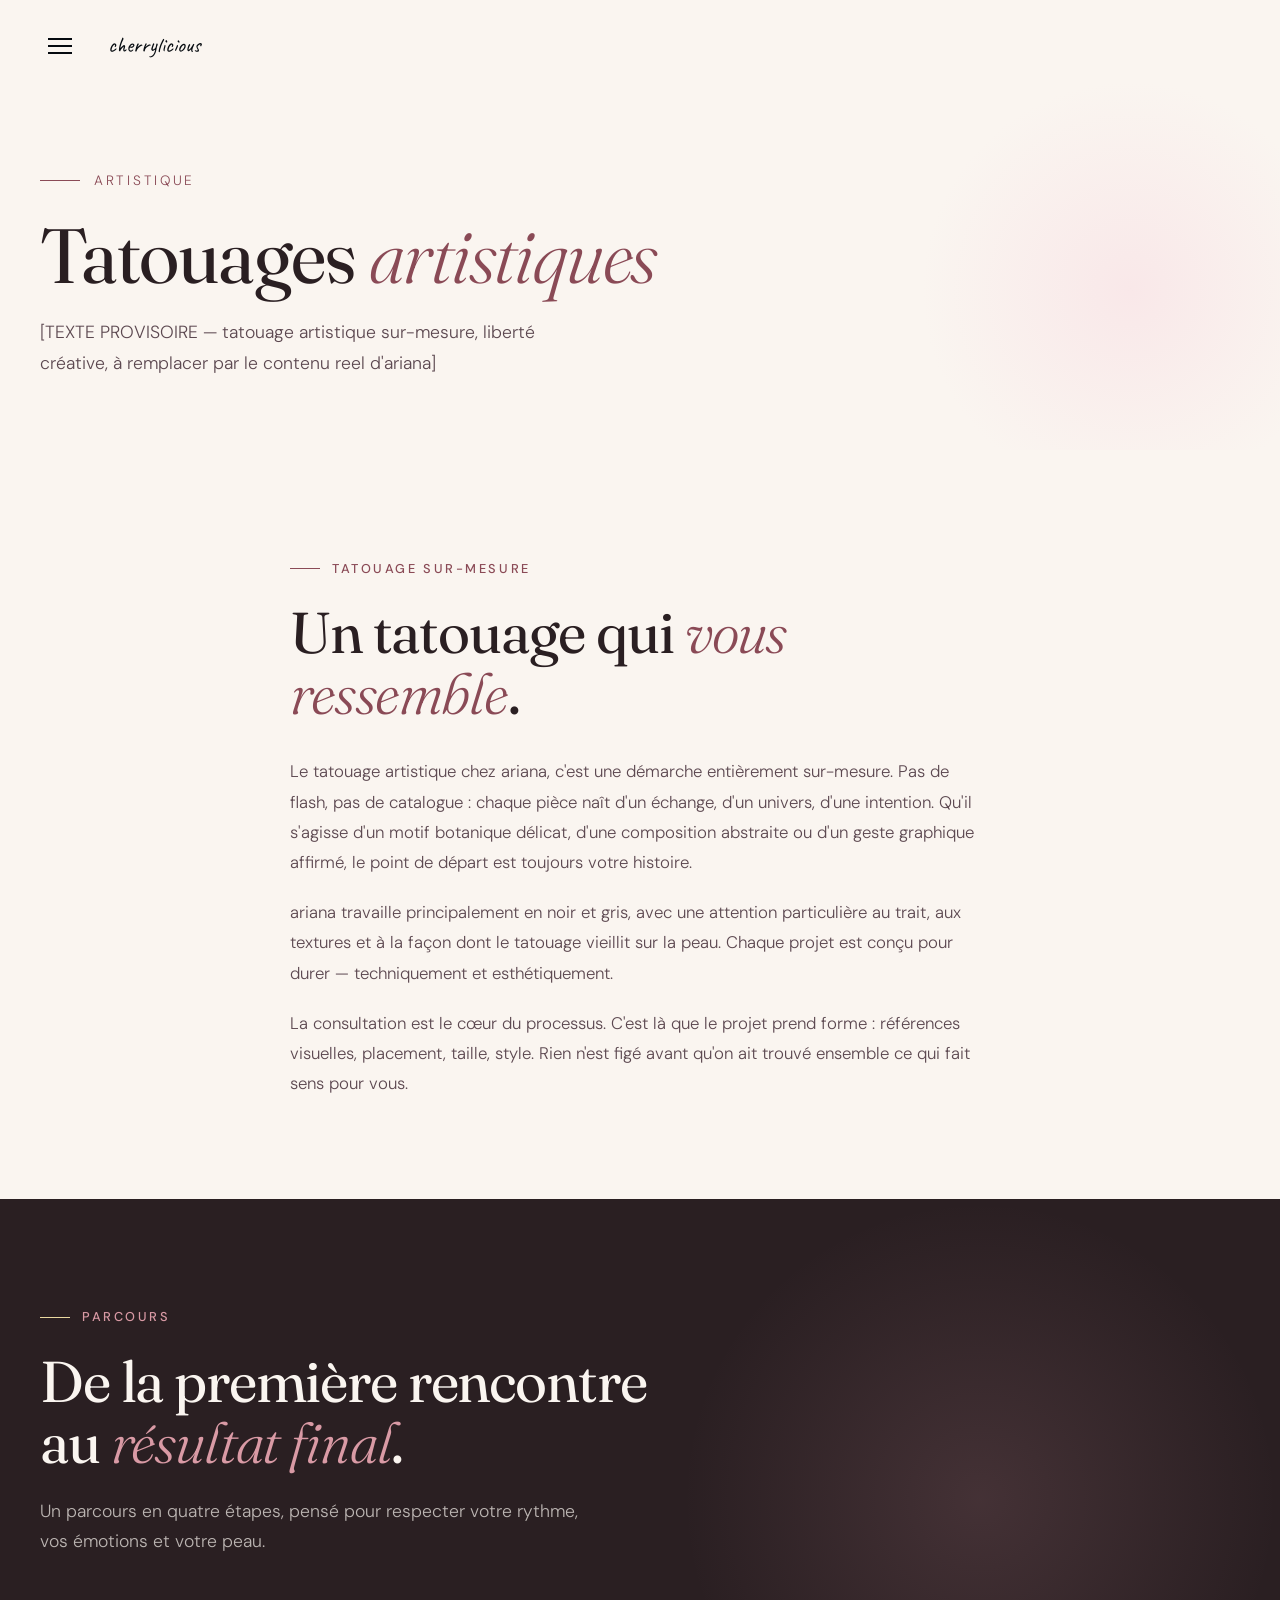
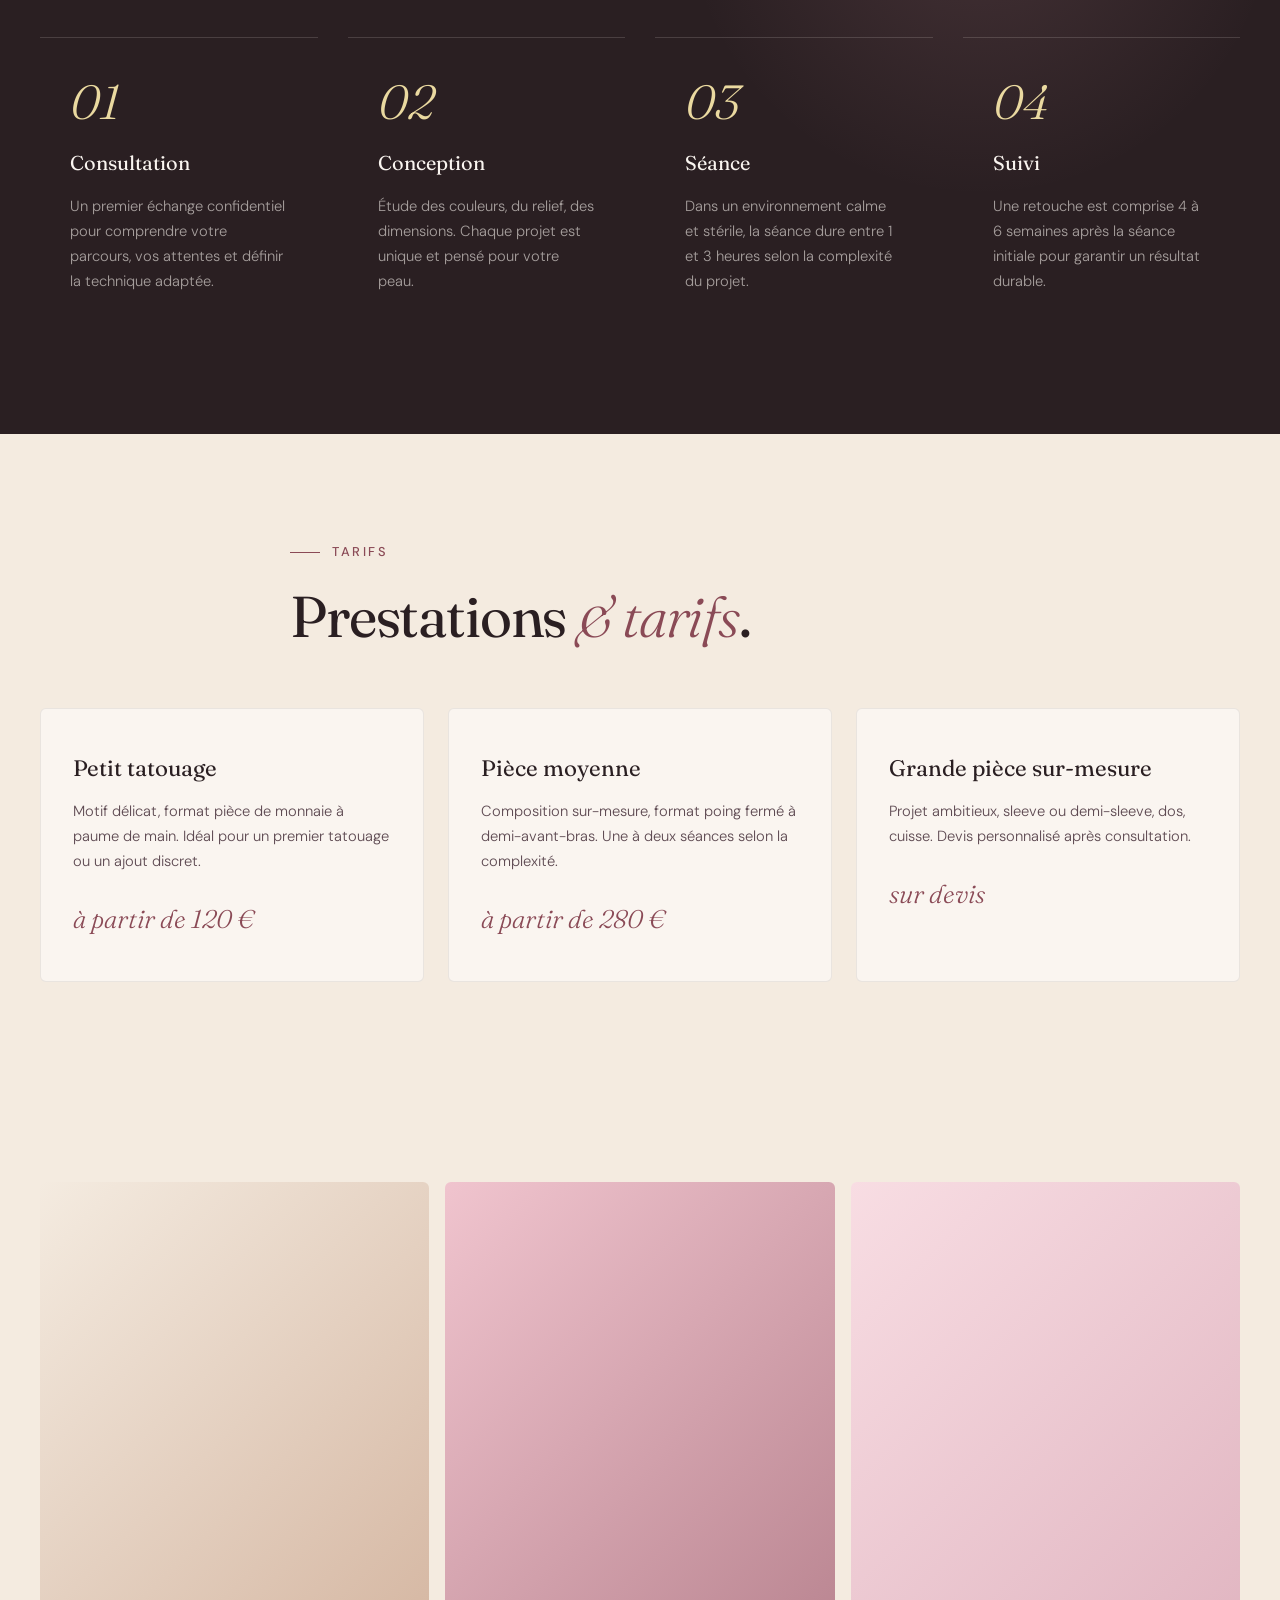
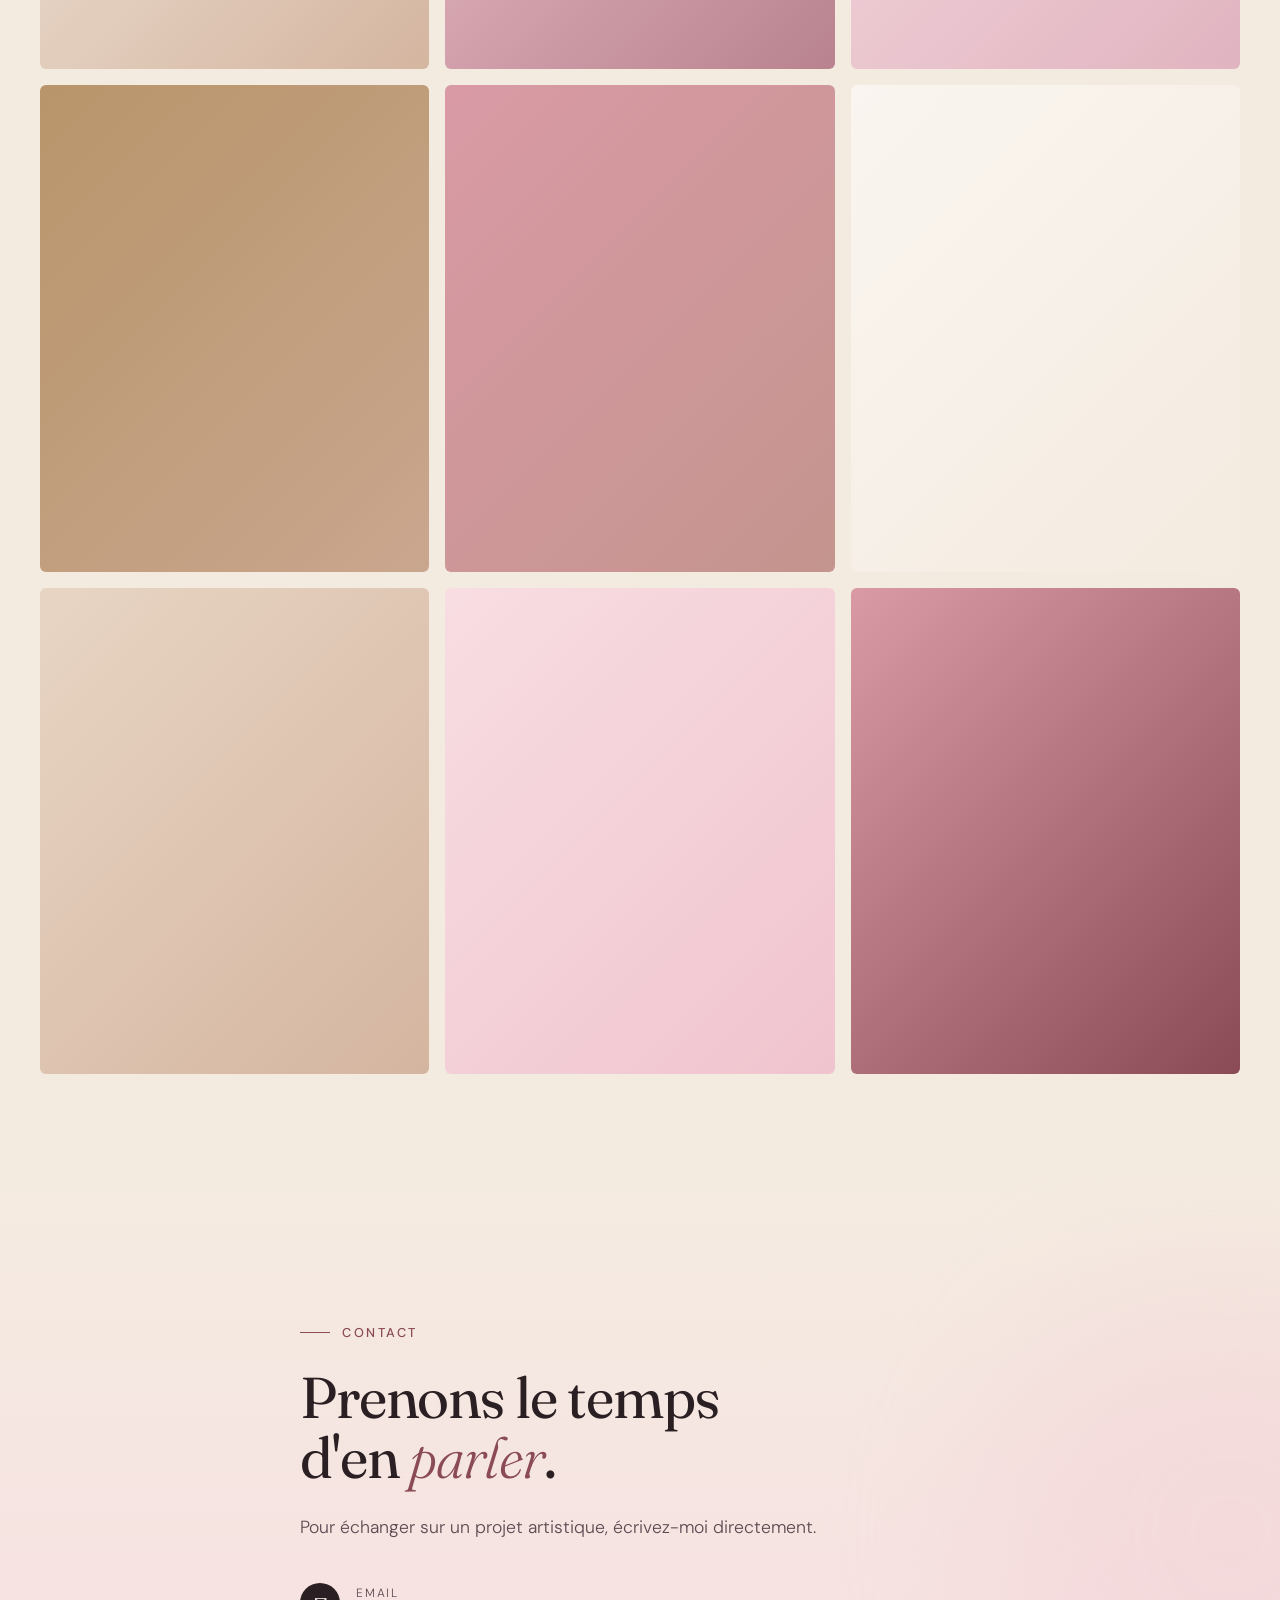
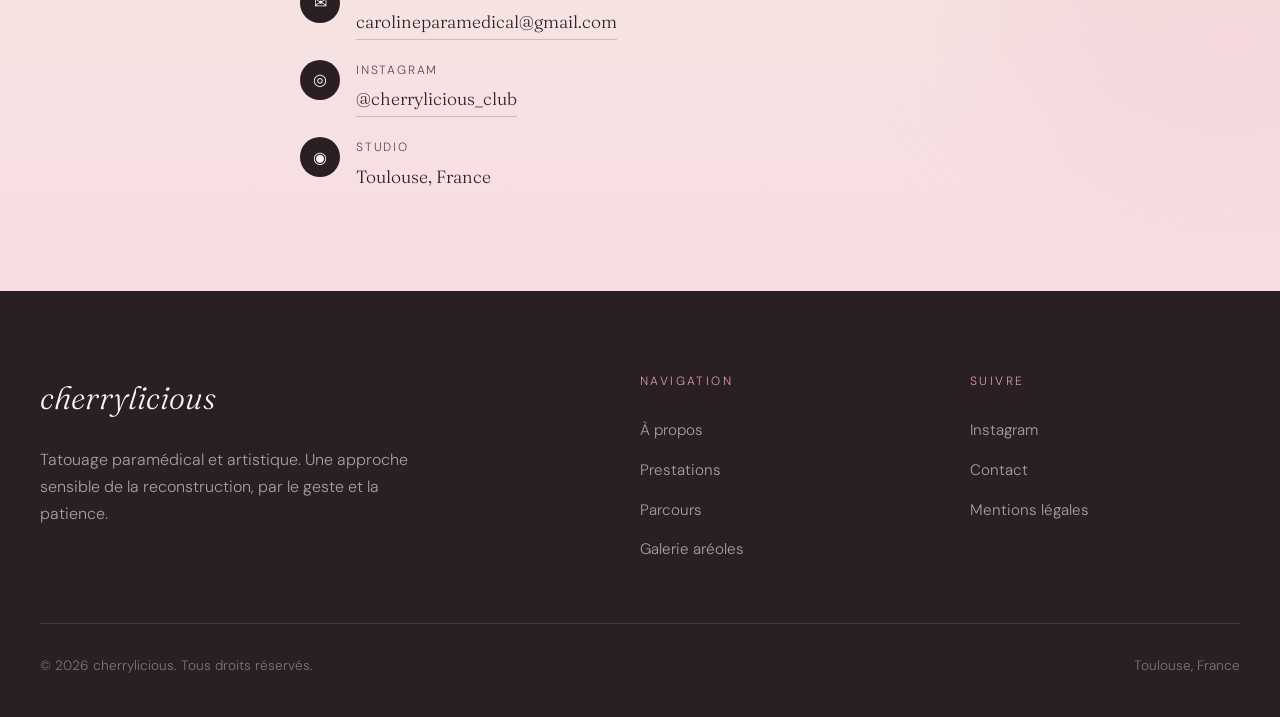
==== artistique.html @ 4b26bab6 "Phase A - Identité Cherrylicious + Caroline + email + insta + corrections" ====
<!DOCTYPE html>
<html lang="fr">
<head>
<meta charset="UTF-8">
<meta name="viewport" content="width=device-width, initial-scale=1.0">
<title>Tatouages artistiques — cherrylicious</title>
<link rel="preconnect" href="https://fonts.googleapis.com">
<link rel="preconnect" href="https://fonts.gstatic.com" crossorigin>
<link href="https://fonts.googleapis.com/css2?family=Fraunces:ital,opsz,wght@0,9..144,300;0,9..144,400;0,9..144,500;0,9..144,700;1,9..144,300;1,9..144,400&family=Caveat:wght@400;600&family=DM+Sans:wght@300;400;500&display=swap" rel="stylesheet">
<style>
/* ═══════════════════════════════════════
   BASE — variables & reset
   (partagé avec index.html — TODO : extraire en styles.css commun)
═══════════════════════════════════════ */
*{margin:0;padding:0;box-sizing:border-box}
:root{
  --cream:#faf5f0;
  --cream-warm:#f4ebe0;
  --rose-whisper:#f8dde3;
  --rose-pale:#f0c4ce;
  --rose-dust:#d99aa5;
  --rose-deep:#8a4a56;
  --ink:#2a1f22;
  --ink-soft:#5c4850;
  --gold:#b8956a;
  --accent-yellow:#EAD9A0;
  --shadow:rgba(138,74,86,0.08);
}
html{scroll-behavior:smooth}
body{
  background:var(--cream);color:var(--ink);
  font-family:'DM Sans',sans-serif;font-weight:300;
  overflow-x:hidden;line-height:1.7;font-size:16px;
}

/* Grain overlay */
body::before{
  content:'';position:fixed;inset:0;pointer-events:none;z-index:1;
  background-image:url("data:image/svg+xml,%3Csvg viewBox='0 0 200 200' xmlns='http://www.w3.org/2000/svg'%3E%3Cfilter id='n'%3E%3CfeTurbulence type='fractalNoise' baseFrequency='0.9' numOctaves='3'/%3E%3C/filter%3E%3Crect width='100%25' height='100%25' filter='url(%23n)' opacity='0.35'/%3E%3C/svg%3E");
  opacity:0.4;mix-blend-mode:multiply;
}

::selection{background:var(--rose-pale);color:var(--ink)}
::-webkit-scrollbar{width:8px}
::-webkit-scrollbar-track{background:var(--cream)}
::-webkit-scrollbar-thumb{background:var(--rose-dust);border-radius:4px}

.site-header{position:fixed;top:0;left:0;right:0;z-index:100;display:flex;justify-content:flex-start;gap:24px;align-items:center;padding:24px 40px;mix-blend-mode:difference}
.site-logo{font-family:'Caveat',cursive;font-size:22px;color:#fff;text-decoration:none}
.burger{background:none;border:none;cursor:pointer;display:flex;flex-direction:column;gap:5px;padding:8px;width:44px;height:44px;justify-content:center}
.burger span{display:block;width:24px;height:2px;background:#fff;transition:transform 0.3s,opacity 0.3s}
.burger.open span:nth-child(2){opacity:0}
.burger.open span:first-child{transform:rotate(45deg) translate(5px,7px)}
.burger.open span:last-child{transform:rotate(-45deg) translate(5px,-7px)}
.menu-overlay{position:fixed;inset:0;z-index:99;background:var(--cream);opacity:0;pointer-events:none;transition:opacity 0.4s ease;display:flex;flex-direction:column;justify-content:center;padding:80px}
.menu-overlay.open{opacity:1;pointer-events:auto}
.menu-nav{display:flex;flex-direction:column;gap:24px}
.menu-link{font-family:'Fraunces',serif;font-style:italic;font-size:96px;line-height:1.1;color:var(--ink);text-decoration:none;opacity:0;transform:translateY(20px);transition:opacity 0.3s ease,transform 0.3s ease}
.menu-overlay.open .menu-link{opacity:1;transform:translateY(0)}
.menu-overlay.open .menu-link:nth-child(1){transition-delay:0.1s}
.menu-overlay.open .menu-link:nth-child(2){transition-delay:0.16s}
.menu-overlay.open .menu-link:nth-child(3){transition-delay:0.22s}
.menu-overlay.open .menu-link:nth-child(4){transition-delay:0.28s}
.menu-overlay.open .menu-link:nth-child(5){transition-delay:0.34s}
.menu-nav:hover .menu-link{opacity:0.35;transition:opacity 0.3s ease,transform 0.3s ease}
.menu-nav:hover .menu-link:hover{opacity:1;transform:translateX(16px)}
.menu-link.active{color:var(--rose-deep);text-decoration:underline;text-underline-offset:12px}
.menu-signature{position:absolute;bottom:80px;left:80px}
.signature-name{font-family:'Caveat',cursive;font-size:24px;margin:0 0 8px}
.signature-insta{font-family:'DM Sans',sans-serif;font-size:16px;color:var(--ink);text-decoration:none}
@media(max-width:900px){.menu-link{font-size:64px}}
@media(max-width:600px){.menu-link{font-size:48px}.menu-overlay{padding:40px}.menu-signature{left:40px;bottom:40px}}

/* ═══════════════════════════════════════
   SECTIONS — base
═══════════════════════════════════════ */
section{padding:100px 40px;position:relative;z-index:2}

.section-tag{
  display:inline-flex;align-items:center;gap:12px;
  font-family:'DM Sans',sans-serif;font-size:0.8rem;
  letter-spacing:0.2em;text-transform:uppercase;
  color:var(--rose-deep);margin-bottom:24px;font-weight:500;
}
.section-tag::before{content:'';width:30px;height:1px;background:var(--rose-deep)}

.section-title{
  font-family:'Fraunces',serif;font-weight:400;
  font-size:clamp(2.2rem,4.5vw,3.8rem);line-height:1.05;
  letter-spacing:-0.02em;margin-bottom:24px;color:var(--ink);
}
.section-title em{font-style:italic;color:var(--rose-deep);font-weight:300}

.section-subtitle{
  font-size:1.1rem;color:var(--ink-soft);
  max-width:560px;line-height:1.7;
}

/* ═══════════════════════════════════════
   HERO COURT (~50vh)
═══════════════════════════════════════ */
.hero-short{
  min-height:50vh;
  padding:160px 40px 70px;
  display:flex;align-items:flex-end;
  background:var(--cream);
  position:relative;overflow:hidden;
}
/* Dégradé décoratif subtil — cohérent avec index.html */
.hero-short::before{
  content:'';position:absolute;top:80px;right:-60px;
  width:420px;height:420px;pointer-events:none;
  background:radial-gradient(circle,var(--rose-whisper) 0%,transparent 70%);
  opacity:0.55;
}
.hero-short-content{
  position:relative;z-index:2;
  max-width:800px;
}
.hero-short-tag{
  font-family:'DM Sans',sans-serif;font-size:0.85rem;
  letter-spacing:0.2em;text-transform:uppercase;
  color:var(--rose-deep);margin-bottom:28px;
  display:flex;align-items:center;gap:14px;
}
.hero-short-tag::before{content:'';width:40px;height:1px;background:var(--rose-deep)}

.hero-short-title{
  font-family:'Fraunces',serif;font-weight:400;
  font-size:clamp(2.8rem,6vw,5rem);line-height:0.95;
  color:var(--ink);margin-bottom:24px;letter-spacing:-0.02em;
}
.hero-short-title em{font-style:italic;color:var(--rose-deep);font-weight:300}

.hero-short-desc{
  font-size:1.1rem;line-height:1.8;color:var(--ink-soft);
  max-width:520px;
}

/* ═══════════════════════════════════════
   GALERIE — grille 3×3
═══════════════════════════════════════ */
.gallery-shop{background:var(--cream-warm)}

.gallery-shop-grid{
  display:grid;
  grid-template-columns:repeat(3,1fr);
  gap:16px;
  max-width:1300px;margin:0 auto;
}

.gallery-shop-item{
  aspect-ratio:4/5;
  border-radius:6px;
  overflow:hidden;
  cursor:pointer;
  transition:opacity 0.35s ease, transform 0.5s cubic-bezier(0.19,1,0.22,1);
}
.gallery-shop-item:hover{
  opacity:0.85;
  transform:scale(1.02);
}

/* Placeholders — à remplacer par photos réelles */
.gs-1{background:linear-gradient(135deg,#f4ebe0,#d4b5a0)}
.gs-2{background:linear-gradient(135deg,#f0c4ce,#b8838f)}
.gs-3{background:linear-gradient(135deg,#f8dde3,#e0b4c0)}
.gs-4{background:linear-gradient(135deg,#b8956a,#c9a68e)}
.gs-5{background:linear-gradient(135deg,#d99aa5,#c4948e)}
.gs-6{background:linear-gradient(135deg,#faf5f0,#f4ebe0)}
.gs-7{background:linear-gradient(135deg,#e8d5c4,#d4b5a0)}
.gs-8{background:linear-gradient(135deg,#f8dde3,#f0c4ce)}
.gs-9{background:linear-gradient(135deg,#d99aa5,#8a4a56)}

/* ═══════════════════════════════════════
   CONTACT
═══════════════════════════════════════ */
.contact{
  background:linear-gradient(180deg,var(--cream-warm) 0%,var(--rose-whisper) 100%);
  padding:140px 40px 100px;
  position:relative;overflow:hidden;
}
.contact::before{
  content:'';position:absolute;top:50%;right:-200px;transform:translateY(-50%);
  width:500px;height:500px;border-radius:50%;
  background:var(--rose-pale);opacity:0.3;filter:blur(80px);
}
.contact-wrapper{
  max-width:1100px;margin:0 auto;
  position:relative;z-index:2;
}
.contact-wrapper--single{max-width:680px}

.contact-details{margin-top:40px;display:flex;flex-direction:column;gap:20px}
.contact-item{display:flex;gap:16px;align-items:flex-start}
.contact-item-icon{
  width:40px;height:40px;border-radius:50%;
  background:var(--ink);color:var(--cream);
  display:flex;align-items:center;justify-content:center;
  font-size:1rem;flex-shrink:0;
}
.contact-item-label{
  font-size:0.75rem;letter-spacing:0.15em;text-transform:uppercase;
  color:var(--ink-soft);margin-bottom:4px;
}
.contact-item-value{
  font-family:'Fraunces',serif;font-size:1.1rem;color:var(--ink);
}
.contact-item-link{
  font-family:'Fraunces',serif;font-size:1.1rem;color:var(--ink);
  text-decoration:none;
  border-bottom:1px solid rgba(42,31,34,0.2);
  padding-bottom:2px;display:inline-block;
  transition:color 0.3s,border-color 0.3s;
}
.contact-item-link:hover{color:var(--rose-deep);border-color:var(--rose-deep)}

/* ═══════════════════════════════════════
   FOOTER
═══════════════════════════════════════ */
footer{
  background:var(--ink);color:var(--cream);
  padding:80px 40px 40px;position:relative;overflow:hidden;
}
.footer-grid{
  display:grid;grid-template-columns:2fr 1fr 1fr;gap:60px;
  max-width:1300px;margin:0 auto 60px;
}
.footer-brand{
  font-family:'Fraunces',serif;font-style:italic;
  font-size:2rem;margin-bottom:20px;
}
.footer-tagline{
  color:rgba(250,245,240,0.6);max-width:400px;line-height:1.7;
}
.footer-title{
  font-size:0.75rem;letter-spacing:0.2em;text-transform:uppercase;
  margin-bottom:24px;color:var(--rose-dust);
}
.footer-links{list-style:none;display:flex;flex-direction:column;gap:12px}
.footer-links a{
  color:rgba(250,245,240,0.6);text-decoration:none;
  font-size:0.95rem;transition:color 0.3s;
}
.footer-links a:hover{color:var(--accent-yellow)}
.footer-bottom{
  border-top:1px solid rgba(250,245,240,0.1);padding-top:30px;
  max-width:1300px;margin:0 auto;
  display:flex;justify-content:space-between;align-items:center;
  font-size:0.85rem;color:rgba(250,245,240,0.4);
  flex-wrap:wrap;gap:16px;
}

/* ═══════════════════════════════════════
   ANIMATIONS
═══════════════════════════════════════ */
@keyframes fadeUp{
  from{opacity:0;transform:translateY(20px)}
  to{opacity:1;transform:translateY(0)}
}

/* ═══════════════════════════════════════
   EXPLICATION
═══════════════════════════════════════ */
.explication{background:var(--cream);padding:100px 40px}
.explication-inner{max-width:700px;margin:0 auto}
.explication-inner .section-title{margin-bottom:32px}
.explication-body{display:flex;flex-direction:column;gap:20px}
.explication-body p{font-size:1.05rem;color:var(--ink-soft);line-height:1.8}

/* ═══════════════════════════════════════
   PROCESS
═══════════════════════════════════════ */
.process{background:var(--ink);color:var(--cream);overflow:hidden;position:relative}
.process::before{content:'';position:absolute;top:0;right:0;width:600px;height:600px;background:radial-gradient(circle,rgba(217,154,165,0.15) 0%,transparent 70%);pointer-events:none}
.process .section-tag{color:var(--rose-dust)}
.process .section-tag::before{background:var(--accent-yellow)}
.process .section-title{color:var(--cream)}
.process .section-title em{color:var(--rose-dust)}
.process-header{max-width:700px;margin-bottom:80px;position:relative;z-index:2}
.process-header .section-subtitle{color:rgba(250,245,240,0.7)}
.process-steps{display:grid;grid-template-columns:repeat(4,1fr);gap:30px;max-width:1300px;margin:0 auto;position:relative;z-index:2}
.step{padding:40px 30px;border-top:1px solid rgba(250,245,240,0.15);transition:border-color 0.3s;position:relative}
.step:hover{border-top-color:var(--rose-dust)}
.step-number{font-family:'Fraunces',serif;font-style:italic;font-size:3rem;font-weight:300;color:var(--accent-yellow);margin-bottom:20px;line-height:1}
.step-title{font-family:'Fraunces',serif;font-size:1.25rem;font-weight:400;margin-bottom:14px}
.step-desc{color:rgba(250,245,240,0.6);font-size:0.92rem;line-height:1.7}

/* ═══════════════════════════════════════
   TARIFS
═══════════════════════════════════════ */
.tarifs{background:var(--cream-warm);padding:100px 40px}
.tarifs-header{max-width:700px;margin:0 auto 60px}
.tarifs-grid{display:grid;grid-template-columns:repeat(3,1fr);gap:24px;max-width:1300px;margin:0 auto}
.tarif-card{background:var(--cream);border-radius:6px;padding:40px 32px;border:1px solid rgba(42,31,34,0.08);transition:box-shadow 0.3s}
.tarif-card:hover{box-shadow:0 20px 40px var(--shadow)}
.tarif-name{font-family:'Fraunces',serif;font-size:1.4rem;font-weight:400;color:var(--ink);margin-bottom:12px}
.tarif-desc{font-size:0.92rem;color:var(--ink-soft);line-height:1.7;margin-bottom:24px}
.tarif-price{font-family:'Fraunces',serif;font-style:italic;font-size:1.6rem;color:var(--rose-deep)}

/* ═══════════════════════════════════════
   RESPONSIVE
═══════════════════════════════════════ */
@media(max-width:900px){
  nav{padding:16px 20px}
.hero-short{padding:120px 20px 60px;min-height:40vh}
  section{padding:80px 20px}
  .gallery-shop-grid{grid-template-columns:1fr 1fr;gap:12px}
  .footer-grid{grid-template-columns:1fr;gap:40px}
  .process-steps{grid-template-columns:1fr 1fr;gap:20px}
  .tarifs-grid{grid-template-columns:1fr}
}
@media(max-width:600px){
  .gallery-shop-grid{grid-template-columns:1fr}
  .process-steps{grid-template-columns:1fr}
}
</style>
</head>
<body>

<header class="site-header">
  <button class="burger" aria-label="Ouvrir le menu" aria-expanded="false">
    <span></span><span></span><span></span>
  </button>
  <a href="index.html" class="site-logo">cherrylicious</a>
</header>

<div class="menu-overlay" role="dialog" aria-modal="true" aria-hidden="true">
  <nav class="menu-nav">
    <a href="index.html" class="menu-link">Accueil</a>
    <a href="reconstruction-mammaire.html" class="menu-link">Reconstruction mammaire</a>
    <a href="shop-areoles.html" class="menu-link">Shop aréoles</a>
    <a href="artistique.html" class="menu-link active">Tatouages artistiques</a>
    <a href="index.html#contact" class="menu-link">Contact</a>
  </nav>
  <div class="menu-signature">
    <p class="signature-name">cherrylicious</p>
    <a href="https://instagram.com/cherrylicious_club" class="signature-insta">@cherrylicious_club</a>
  </div>
</div>

<!-- HERO COURT -->
<section class="hero-short">
  <div class="hero-short-content">
    <p class="hero-short-tag">Artistique</p>
    <h1 class="hero-short-title">Tatouages <em>artistiques</em></h1>
    <p class="hero-short-desc">[TEXTE PROVISOIRE — tatouage artistique sur-mesure, liberté créative, à remplacer par le contenu reel d'ariana]</p>
  </div>
</section>

<!-- EXPLICATION -->
<section class="explication">
  <div class="explication-inner">
    <p class="section-tag">Tatouage sur-mesure</p>
    <h2 class="section-title">Un tatouage qui <em>vous ressemble</em>.</h2>
    <!-- TEXTE PROVISOIRE ARTISTIQUE A REMPLACER -->
    <div class="explication-body">
      <p>Le tatouage artistique chez ariana, c'est une démarche entièrement sur-mesure. Pas de flash, pas de catalogue : chaque pièce naît d'un échange, d'un univers, d'une intention. Qu'il s'agisse d'un motif botanique délicat, d'une composition abstraite ou d'un geste graphique affirmé, le point de départ est toujours votre histoire.</p>
      <p>ariana travaille principalement en noir et gris, avec une attention particulière au trait, aux textures et à la façon dont le tatouage vieillit sur la peau. Chaque projet est conçu pour durer — techniquement et esthétiquement.</p>
      <p>La consultation est le cœur du processus. C'est là que le projet prend forme : références visuelles, placement, taille, style. Rien n'est figé avant qu'on ait trouvé ensemble ce qui fait sens pour vous.</p>
    </div>
  </div>
</section>

<!-- PROCESS -->
<section class="process" id="process">
  <div class="process-header">
    <p class="section-tag">Parcours</p>
    <h2 class="section-title">De la première rencontre<br>au <em>résultat final</em>.</h2>
    <p class="section-subtitle">
      Un parcours en quatre étapes, pensé pour respecter votre rythme, vos émotions et votre peau.
    </p>
  </div>
  <div class="process-steps">
    <div class="step">
      <div class="step-number">01</div>
      <h3 class="step-title">Consultation</h3>
      <p class="step-desc">Un premier échange confidentiel pour comprendre votre parcours, vos attentes et définir la technique adaptée.</p>
    </div>
    <div class="step">
      <div class="step-number">02</div>
      <h3 class="step-title">Conception</h3>
      <p class="step-desc">Étude des couleurs, du relief, des dimensions. Chaque projet est unique et pensé pour votre peau.</p>
    </div>
    <div class="step">
      <div class="step-number">03</div>
      <h3 class="step-title">Séance</h3>
      <p class="step-desc">Dans un environnement calme et stérile, la séance dure entre 1 et 3 heures selon la complexité du projet.</p>
    </div>
    <div class="step">
      <div class="step-number">04</div>
      <h3 class="step-title">Suivi</h3>
      <p class="step-desc">Une retouche est comprise 4 à 6 semaines après la séance initiale pour garantir un résultat durable.</p>
    </div>
  </div>
</section>

<!-- TARIFS -->
<section class="tarifs">
  <div class="tarifs-header">
    <p class="section-tag">Tarifs</p>
    <h2 class="section-title">Prestations <em>&amp; tarifs</em>.</h2>
  </div>
  <!-- TARIFS PROVISOIRES ARTISTIQUE A REMPLACER -->
  <div class="tarifs-grid">
    <div class="tarif-card">
      <h3 class="tarif-name">Petit tatouage</h3>
      <p class="tarif-desc">Motif délicat, format pièce de monnaie à paume de main. Idéal pour un premier tatouage ou un ajout discret.</p>
      <p class="tarif-price">à partir de 120 €</p>
    </div>
    <div class="tarif-card">
      <h3 class="tarif-name">Pièce moyenne</h3>
      <p class="tarif-desc">Composition sur-mesure, format poing fermé à demi-avant-bras. Une à deux séances selon la complexité.</p>
      <p class="tarif-price">à partir de 280 €</p>
    </div>
    <div class="tarif-card">
      <h3 class="tarif-name">Grande pièce sur-mesure</h3>
      <p class="tarif-desc">Projet ambitieux, sleeve ou demi-sleeve, dos, cuisse. Devis personnalisé après consultation.</p>
      <p class="tarif-price">sur devis</p>
    </div>
  </div>
</section>

<!-- GALERIE — 3×3, 9 placeholders -->
<section class="gallery-shop">
  <div class="gallery-shop-grid">

    <!-- Photos tatouages artistiques - a remplacer -->
    <div class="gallery-shop-item gs-1"></div>

    <!-- Photos tatouages artistiques - a remplacer -->
    <div class="gallery-shop-item gs-2"></div>

    <!-- Photos tatouages artistiques - a remplacer -->
    <div class="gallery-shop-item gs-3"></div>

    <!-- Photos tatouages artistiques - a remplacer -->
    <div class="gallery-shop-item gs-4"></div>

    <!-- Photos tatouages artistiques - a remplacer -->
    <div class="gallery-shop-item gs-5"></div>

    <!-- Photos tatouages artistiques - a remplacer -->
    <div class="gallery-shop-item gs-6"></div>

    <!-- Photos tatouages artistiques - a remplacer -->
    <div class="gallery-shop-item gs-7"></div>

    <!-- Photos tatouages artistiques - a remplacer -->
    <div class="gallery-shop-item gs-8"></div>

    <!-- Photos tatouages artistiques - a remplacer -->
    <div class="gallery-shop-item gs-9"></div>

  </div>
</section>

<!-- CONTACT -->
<section class="contact" id="contact">
  <div class="contact-wrapper contact-wrapper--single">
    <div>
      <p class="section-tag">Contact</p>
      <h2 class="section-title">Prenons le temps<br>d'en <em>parler</em>.</h2>
      <p class="section-subtitle">
        Pour échanger sur un projet artistique, écrivez-moi directement.
      </p>
      <div class="contact-details">
        <div class="contact-item">
          <div class="contact-item-icon">✉</div>
          <div>
            <p class="contact-item-label">Email</p>
            <a href="mailto:carolineparamedical@gmail.com" class="contact-item-value contact-item-link">carolineparamedical@gmail.com</a>
          </div>
        </div>
        <div class="contact-item">
          <div class="contact-item-icon">◎</div>
          <div>
            <p class="contact-item-label">Instagram</p>
            <a href="https://instagram.com/cherrylicious_club" target="_blank" rel="noopener" class="contact-item-value contact-item-link">@cherrylicious_club</a>
          </div>
        </div>
        <div class="contact-item">
          <div class="contact-item-icon">◉</div>
          <div>
            <p class="contact-item-label">Studio</p>
            <p class="contact-item-value">Toulouse, France</p>
          </div>
        </div>
      </div>
    </div>
  </div>
</section>

<!-- FOOTER -->
<footer>
  <div class="footer-grid">
    <div>
      <p class="footer-brand">cherrylicious</p>
      <p class="footer-tagline">
        Tatouage paramédical et artistique. Une approche sensible de la reconstruction, par le geste et la patience.
      </p>
    </div>
    <div>
      <p class="footer-title">Navigation</p>
      <ul class="footer-links">
        <li><a href="index.html#about">À propos</a></li>
        <li><a href="index.html#services">Prestations</a></li>
        <li><a href="index.html#process">Parcours</a></li>
        <li><a href="#">Galerie aréoles</a></li>
      </ul>
    </div>
    <div>
      <p class="footer-title">Suivre</p>
      <ul class="footer-links">
        <li><a href="https://instagram.com/cherrylicious_club" target="_blank" rel="noopener">Instagram</a></li>
        <li><a href="#contact">Contact</a></li>
        <li><a href="#">Mentions légales</a></li>
      </ul>
    </div>
  </div>
  <div class="footer-bottom">
    <p>© 2026 cherrylicious. Tous droits réservés.</p>
    <p>Toulouse, France</p>
  </div>
</footer>

<script>
// Smooth scroll (liens internes uniquement)
document.querySelectorAll('a[href^="#"]').forEach(anchor => {
  anchor.addEventListener('click', function(e) {
    const target = document.querySelector(this.getAttribute('href'));
    if (target) {
      e.preventDefault();
      target.scrollIntoView({behavior:'smooth', block:'start'});
    }
  });
});

// Fade-in des sections (hors hero court)
const observer = new IntersectionObserver((entries) => {
  entries.forEach(entry => {
    if (entry.isIntersecting) {
      entry.target.style.opacity = '1';
      entry.target.style.transform = 'translateY(0)';
    }
  });
}, {threshold: 0.1});

document.querySelectorAll('section:not(.hero-short)').forEach(section => {
  section.style.opacity = '0';
  section.style.transform = 'translateY(40px)';
  section.style.transition = 'opacity 1s cubic-bezier(0.19,1,0.22,1), transform 1s cubic-bezier(0.19,1,0.22,1)';
  observer.observe(section);
});
</script>
<script>
const burger = document.querySelector('.burger');
const overlay = document.querySelector('.menu-overlay');
const links = document.querySelectorAll('.menu-link');
function toggleMenu() {
  const isOpen = overlay.classList.toggle('open');
  burger.classList.toggle('open');
  burger.setAttribute('aria-expanded', isOpen);
  overlay.setAttribute('aria-hidden', !isOpen);
  document.body.style.overflow = isOpen ? 'hidden' : '';
}
burger.addEventListener('click', toggleMenu);
links.forEach(link => link.addEventListener('click', () => {
  overlay.classList.remove('open');
  burger.classList.remove('open');
  document.body.style.overflow = '';
}));
document.addEventListener('keydown', e => {
  if (e.key === 'Escape' && overlay.classList.contains('open')) toggleMenu();
});
</script>

</body>
</html>
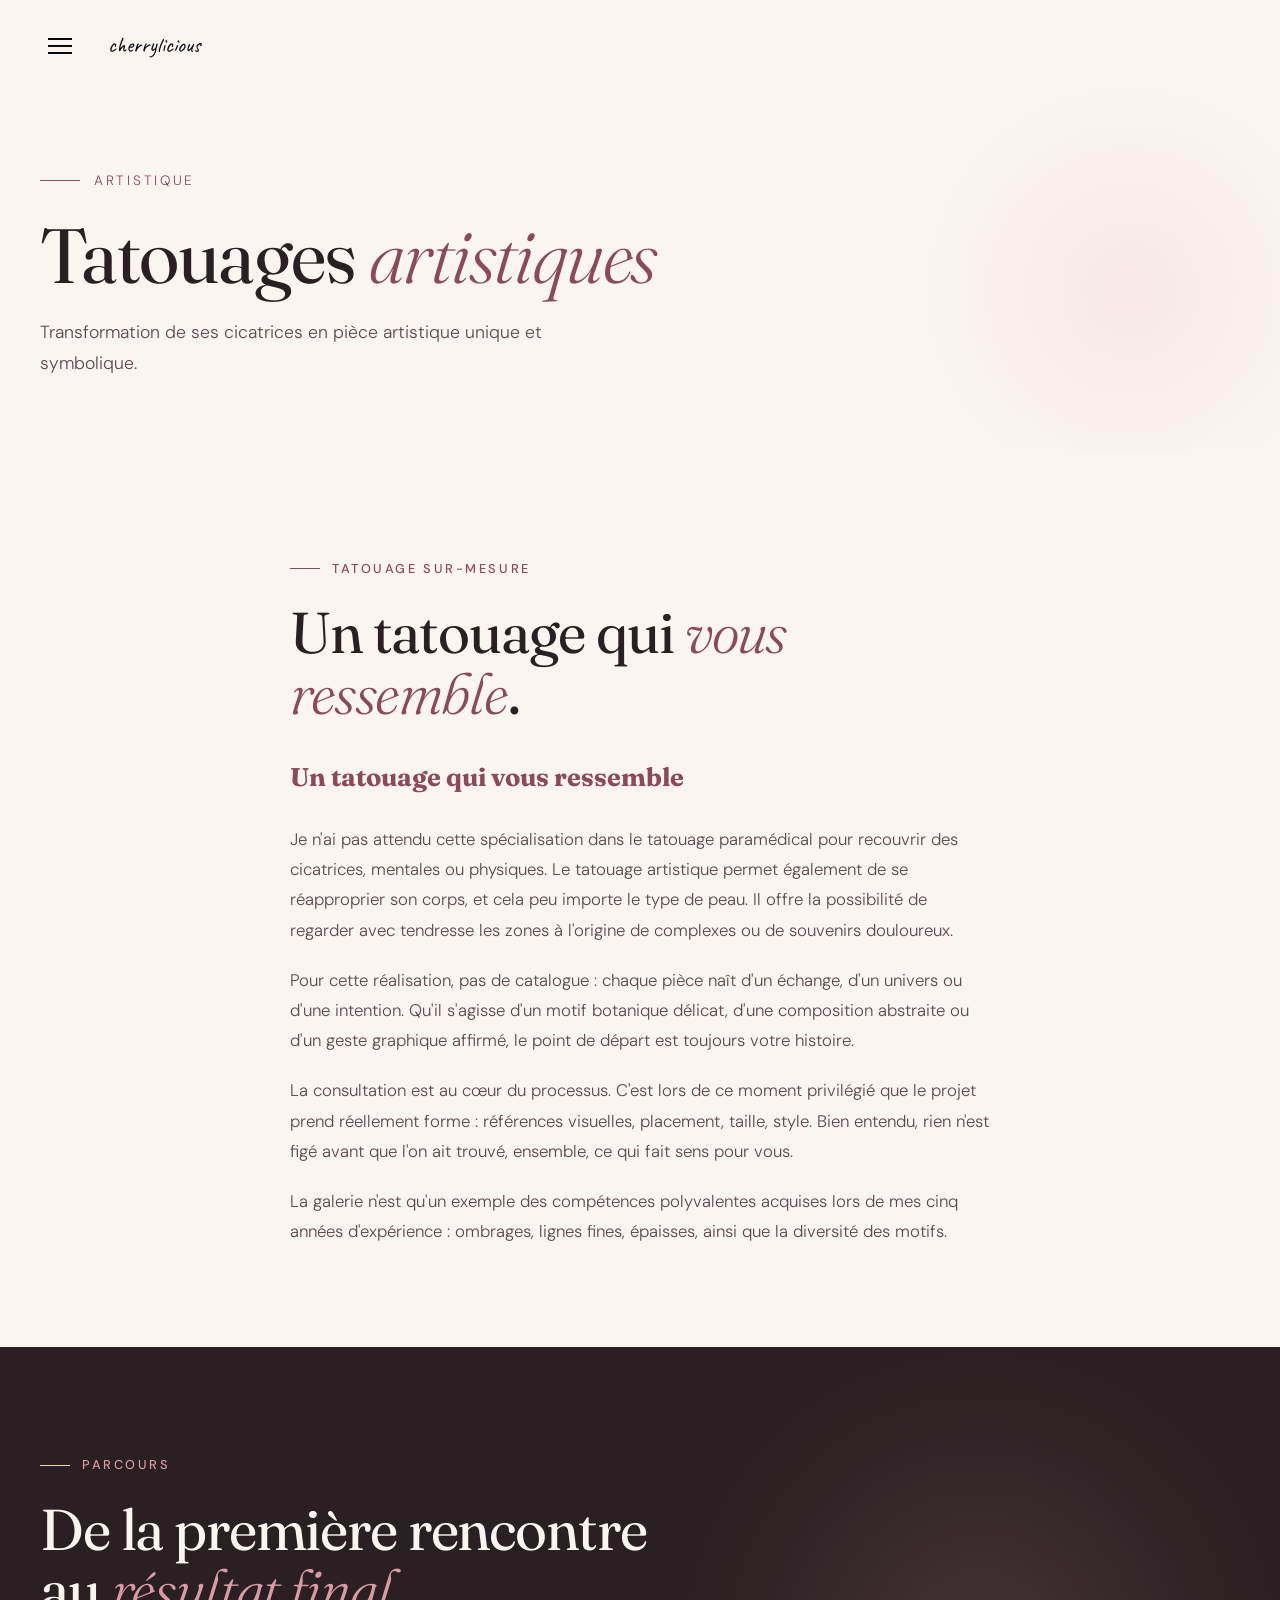
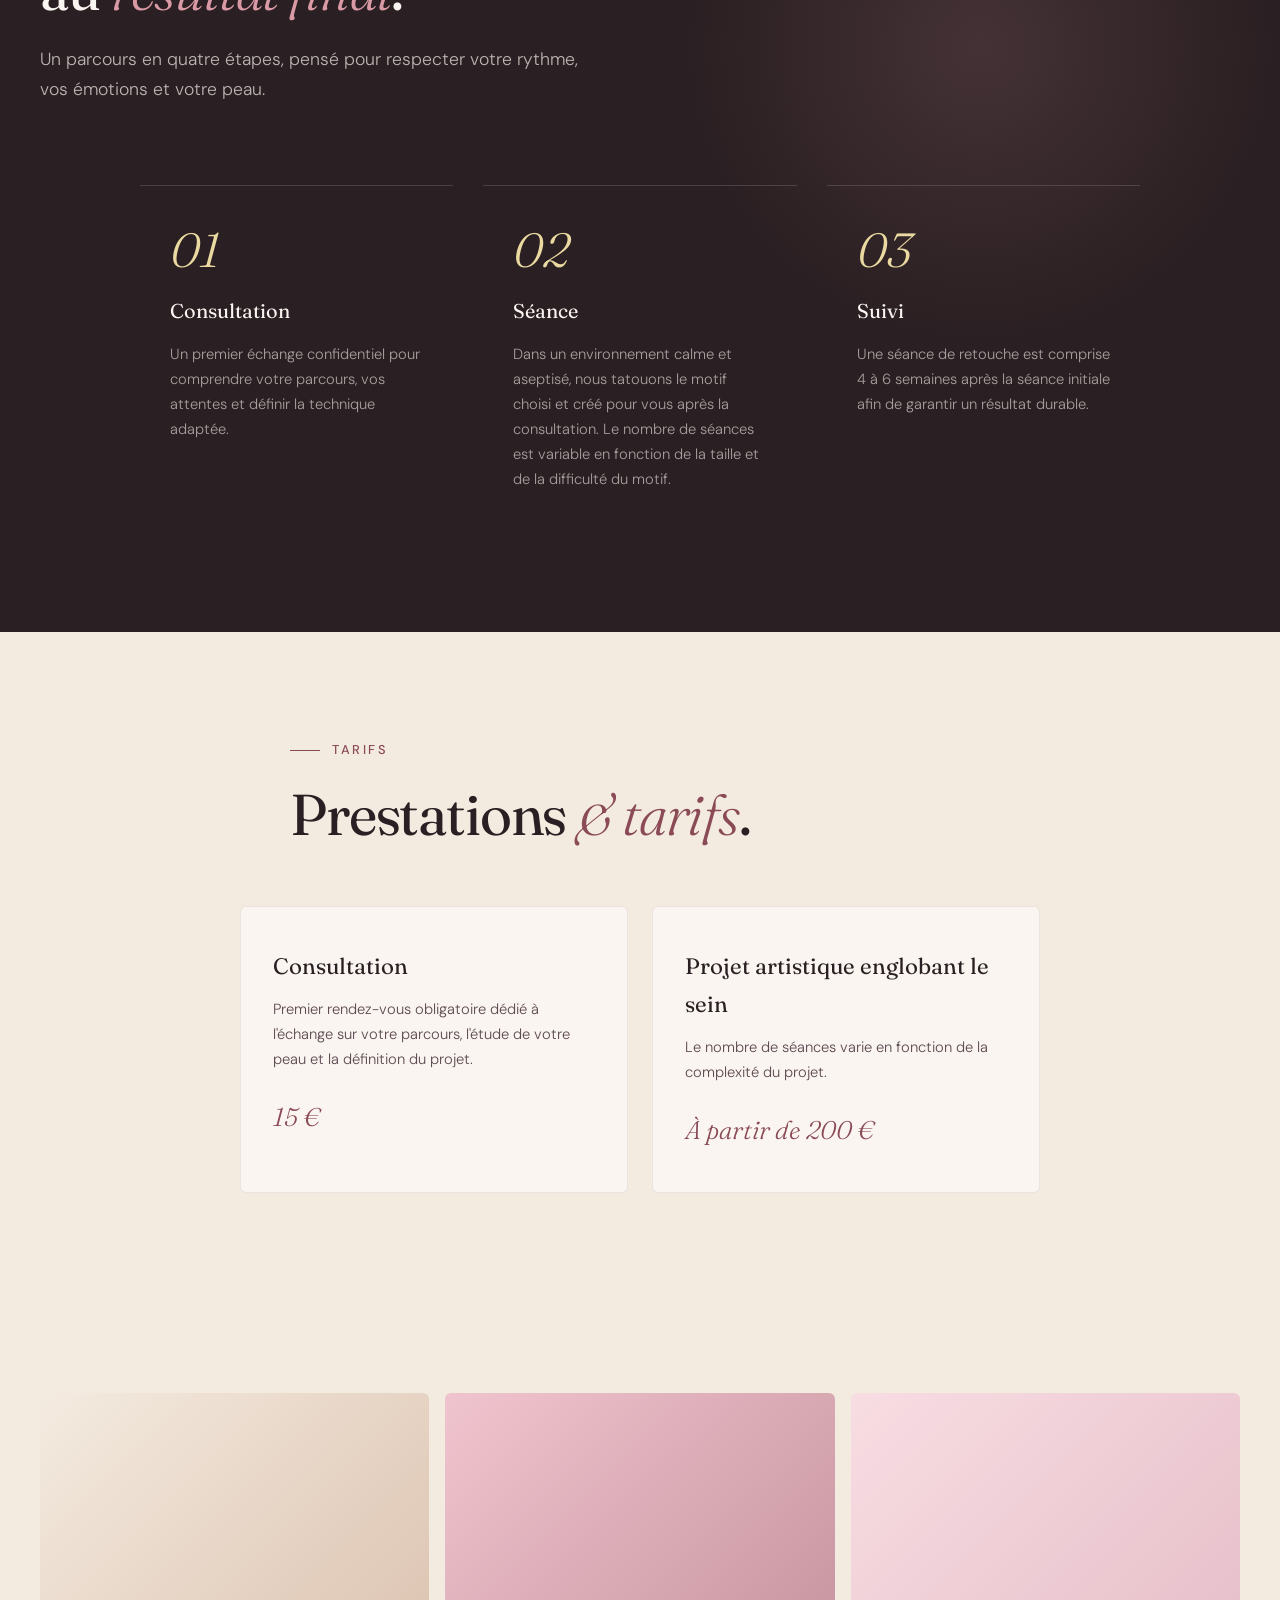
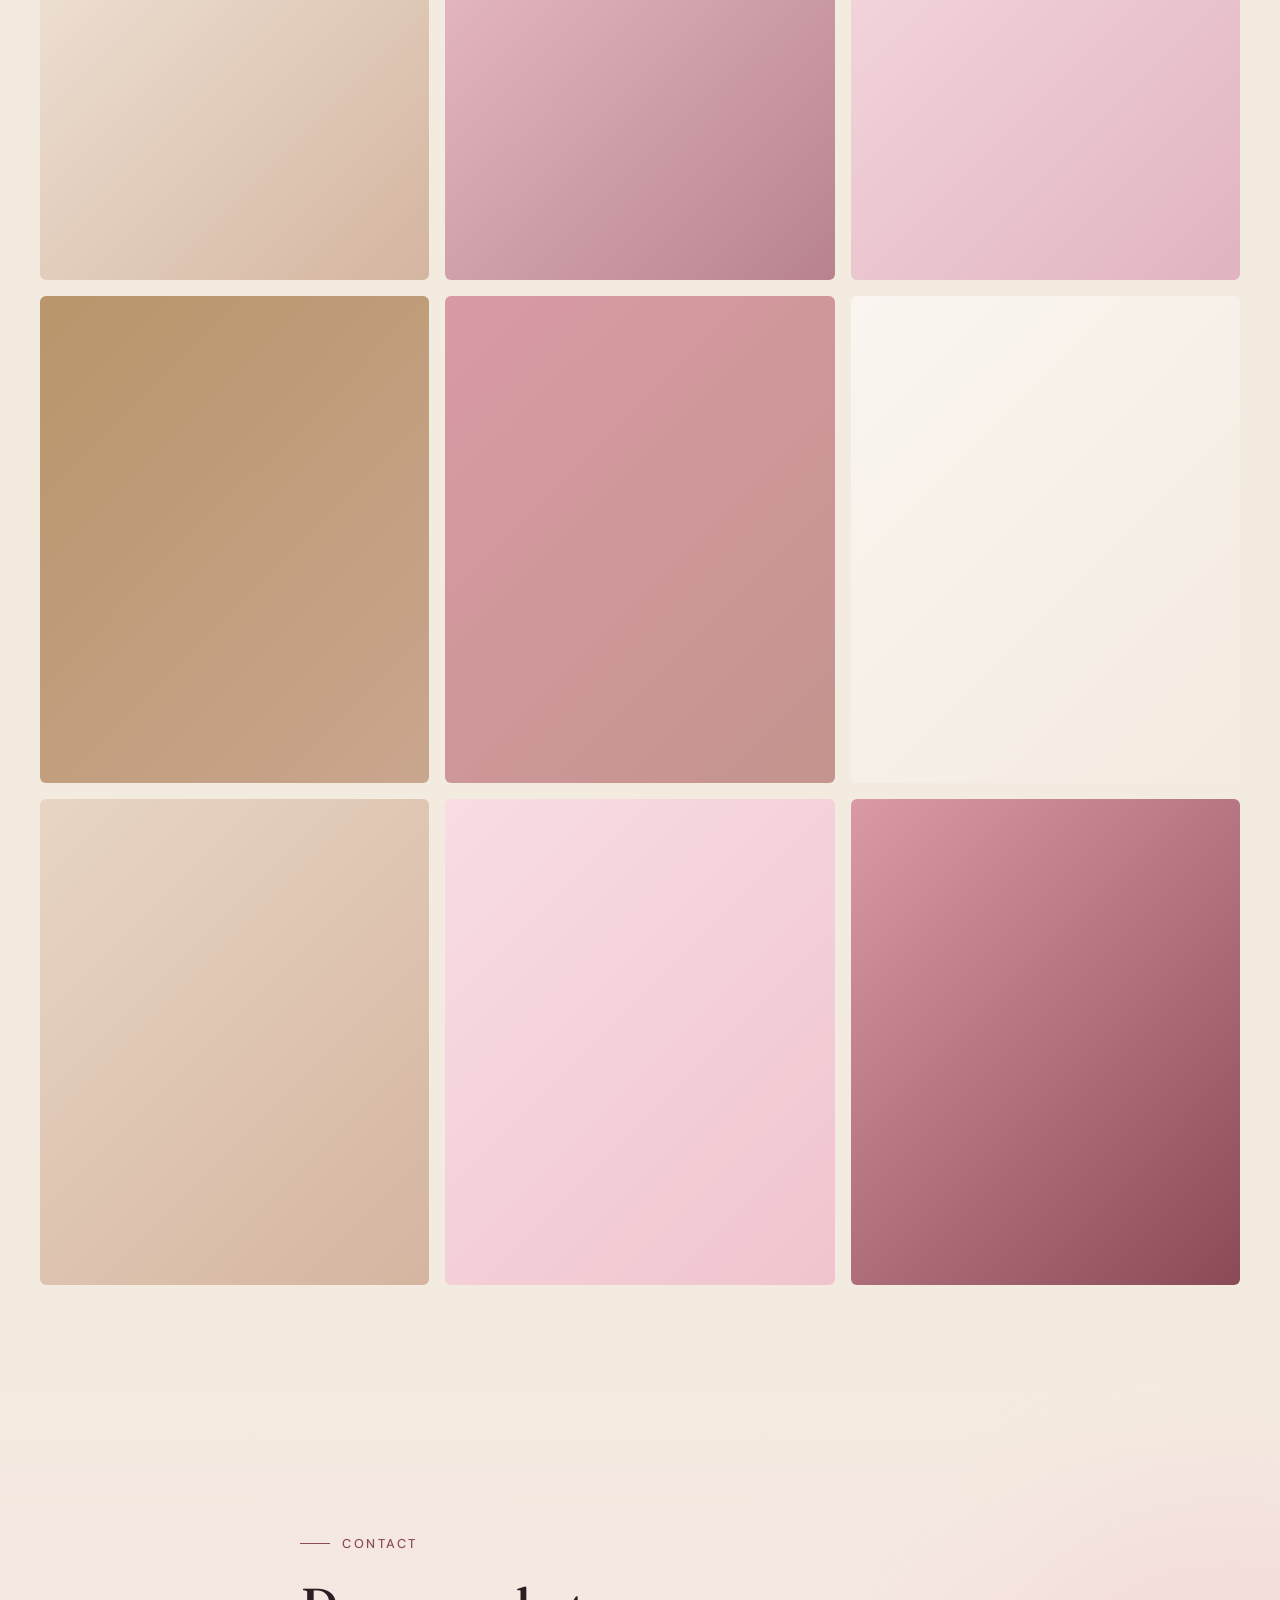
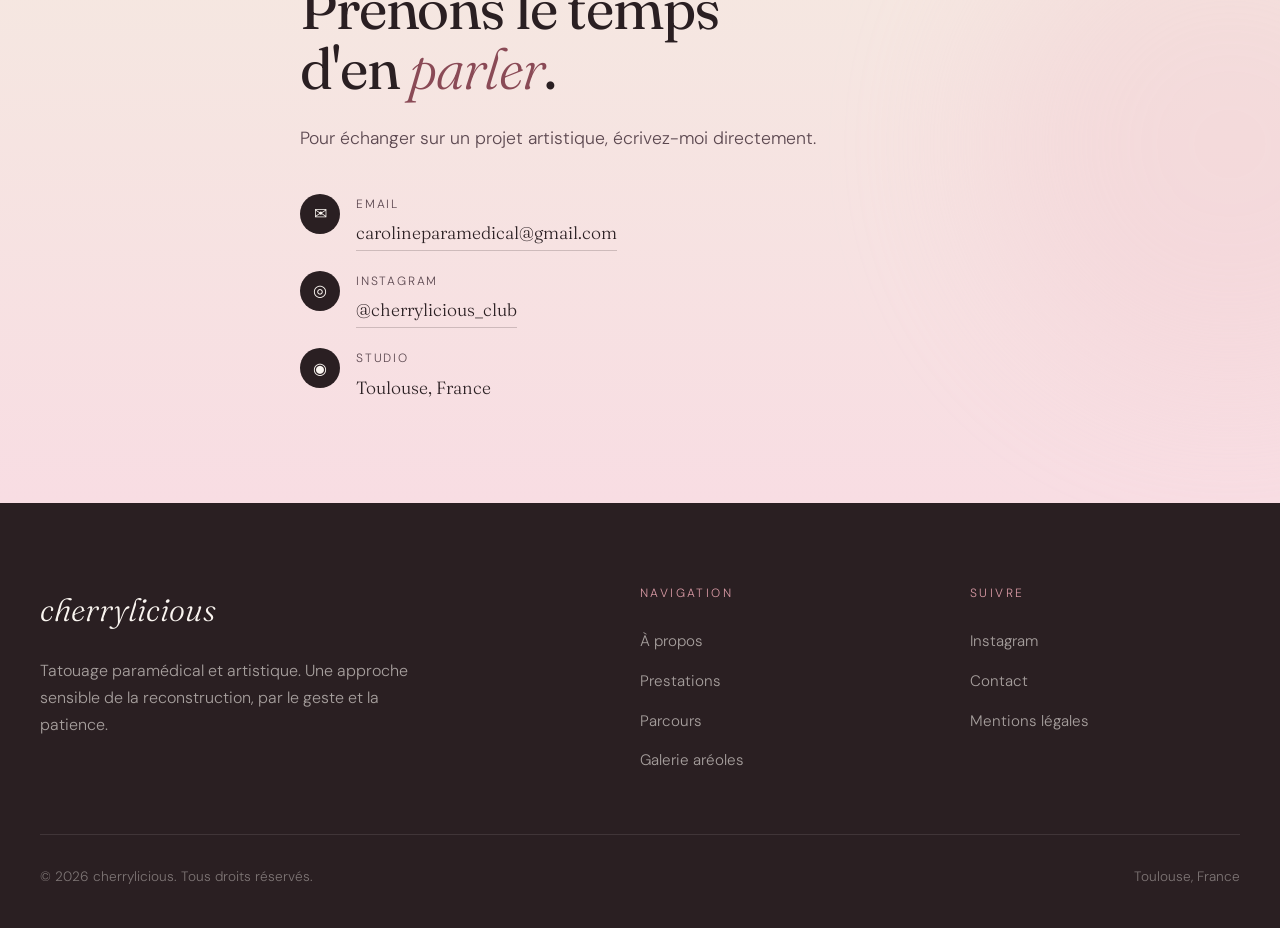
==== commit 7886535e: "Phase D+E - Integration textes shop-areoles + artistique + process 3 etapes + tarifs" ====
--- a/artistique.html
+++ b/artistique.html
@@ -279,7 +279,7 @@
 .process .section-title em{color:var(--rose-dust)}
 .process-header{max-width:700px;margin-bottom:80px;position:relative;z-index:2}
 .process-header .section-subtitle{color:rgba(250,245,240,0.7)}
-.process-steps{display:grid;grid-template-columns:repeat(4,1fr);gap:30px;max-width:1300px;margin:0 auto;position:relative;z-index:2}
+.process-steps{display:grid;grid-template-columns:repeat(3,1fr);gap:30px;max-width:1000px;margin:0 auto;position:relative;z-index:2}
 .step{padding:40px 30px;border-top:1px solid rgba(250,245,240,0.15);transition:border-color 0.3s;position:relative}
 .step:hover{border-top-color:var(--rose-dust)}
 .step-number{font-family:'Fraunces',serif;font-style:italic;font-size:3rem;font-weight:300;color:var(--accent-yellow);margin-bottom:20px;line-height:1}
@@ -291,7 +291,7 @@
 ═══════════════════════════════════════ */
 .tarifs{background:var(--cream-warm);padding:100px 40px}
 .tarifs-header{max-width:700px;margin:0 auto 60px}
-.tarifs-grid{display:grid;grid-template-columns:repeat(3,1fr);gap:24px;max-width:1300px;margin:0 auto}
+.tarifs-grid{display:grid;grid-template-columns:repeat(2,1fr);gap:24px;max-width:800px;margin:0 auto}
 .tarif-card{background:var(--cream);border-radius:6px;padding:40px 32px;border:1px solid rgba(42,31,34,0.08);transition:box-shadow 0.3s}
 .tarif-card:hover{box-shadow:0 20px 40px var(--shadow)}
 .tarif-name{font-family:'Fraunces',serif;font-size:1.4rem;font-weight:400;color:var(--ink);margin-bottom:12px}
@@ -344,7 +344,7 @@
   <div class="hero-short-content">
     <p class="hero-short-tag">Artistique</p>
     <h1 class="hero-short-title">Tatouages <em>artistiques</em></h1>
-    <p class="hero-short-desc">[TEXTE PROVISOIRE — tatouage artistique sur-mesure, liberté créative, à remplacer par le contenu reel d'ariana]</p>
+    <p class="hero-short-desc">Transformation de ses cicatrices en pièce artistique unique et symbolique.</p>
   </div>
 </section>
 
@@ -353,11 +353,12 @@
   <div class="explication-inner">
     <p class="section-tag">Tatouage sur-mesure</p>
     <h2 class="section-title">Un tatouage qui <em>vous ressemble</em>.</h2>
-    <!-- TEXTE PROVISOIRE ARTISTIQUE A REMPLACER -->
+    <h3 style="font-family:'Fraunces',serif; font-size:1.6rem; margin-bottom:24px; color:var(--rose-deep, #8a4a56);">Un tatouage qui vous ressemble</h3>
     <div class="explication-body">
-      <p>Le tatouage artistique chez ariana, c'est une démarche entièrement sur-mesure. Pas de flash, pas de catalogue : chaque pièce naît d'un échange, d'un univers, d'une intention. Qu'il s'agisse d'un motif botanique délicat, d'une composition abstraite ou d'un geste graphique affirmé, le point de départ est toujours votre histoire.</p>
-      <p>ariana travaille principalement en noir et gris, avec une attention particulière au trait, aux textures et à la façon dont le tatouage vieillit sur la peau. Chaque projet est conçu pour durer — techniquement et esthétiquement.</p>
-      <p>La consultation est le cœur du processus. C'est là que le projet prend forme : références visuelles, placement, taille, style. Rien n'est figé avant qu'on ait trouvé ensemble ce qui fait sens pour vous.</p>
+      <p>Je n'ai pas attendu cette spécialisation dans le tatouage paramédical pour recouvrir des cicatrices, mentales ou physiques. Le tatouage artistique permet également de se réapproprier son corps, et cela peu importe le type de peau. Il offre la possibilité de regarder avec tendresse les zones à l'origine de complexes ou de souvenirs douloureux.</p>
+      <p>Pour cette réalisation, pas de catalogue : chaque pièce naît d'un échange, d'un univers ou d'une intention. Qu'il s'agisse d'un motif botanique délicat, d'une composition abstraite ou d'un geste graphique affirmé, le point de départ est toujours votre histoire.</p>
+      <p>La consultation est au cœur du processus. C'est lors de ce moment privilégié que le projet prend réellement forme : références visuelles, placement, taille, style. Bien entendu, rien n'est figé avant que l'on ait trouvé, ensemble, ce qui fait sens pour vous.</p>
+      <p>La galerie n'est qu'un exemple des compétences polyvalentes acquises lors de mes cinq années d'expérience : ombrages, lignes fines, épaisses, ainsi que la diversité des motifs.</p>
     </div>
   </div>
 </section>
@@ -379,18 +380,13 @@
     </div>
     <div class="step">
       <div class="step-number">02</div>
-      <h3 class="step-title">Conception</h3>
-      <p class="step-desc">Étude des couleurs, du relief, des dimensions. Chaque projet est unique et pensé pour votre peau.</p>
+      <h3 class="step-title">Séance</h3>
+      <p class="step-desc">Dans un environnement calme et aseptisé, nous tatouons le motif choisi et créé pour vous après la consultation. Le nombre de séances est variable en fonction de la taille et de la difficulté du motif.</p>
     </div>
     <div class="step">
       <div class="step-number">03</div>
-      <h3 class="step-title">Séance</h3>
-      <p class="step-desc">Dans un environnement calme et stérile, la séance dure entre 1 et 3 heures selon la complexité du projet.</p>
-    </div>
-    <div class="step">
-      <div class="step-number">04</div>
       <h3 class="step-title">Suivi</h3>
-      <p class="step-desc">Une retouche est comprise 4 à 6 semaines après la séance initiale pour garantir un résultat durable.</p>
+      <p class="step-desc">Une séance de retouche est comprise 4 à 6 semaines après la séance initiale afin de garantir un résultat durable.</p>
     </div>
   </div>
 </section>
@@ -401,22 +397,16 @@
     <p class="section-tag">Tarifs</p>
     <h2 class="section-title">Prestations <em>&amp; tarifs</em>.</h2>
   </div>
-  <!-- TARIFS PROVISOIRES ARTISTIQUE A REMPLACER -->
   <div class="tarifs-grid">
     <div class="tarif-card">
-      <h3 class="tarif-name">Petit tatouage</h3>
-      <p class="tarif-desc">Motif délicat, format pièce de monnaie à paume de main. Idéal pour un premier tatouage ou un ajout discret.</p>
-      <p class="tarif-price">à partir de 120 €</p>
+      <h3 class="tarif-name">Consultation</h3>
+      <p class="tarif-desc">Premier rendez-vous obligatoire dédié à l'échange sur votre parcours, l'étude de votre peau et la définition du projet.</p>
+      <p class="tarif-price">15 €</p>
     </div>
     <div class="tarif-card">
-      <h3 class="tarif-name">Pièce moyenne</h3>
-      <p class="tarif-desc">Composition sur-mesure, format poing fermé à demi-avant-bras. Une à deux séances selon la complexité.</p>
-      <p class="tarif-price">à partir de 280 €</p>
-    </div>
-    <div class="tarif-card">
-      <h3 class="tarif-name">Grande pièce sur-mesure</h3>
-      <p class="tarif-desc">Projet ambitieux, sleeve ou demi-sleeve, dos, cuisse. Devis personnalisé après consultation.</p>
-      <p class="tarif-price">sur devis</p>
+      <h3 class="tarif-name">Projet artistique englobant le sein</h3>
+      <p class="tarif-desc">Le nombre de séances varie en fonction de la complexité du projet.</p>
+      <p class="tarif-price">À partir de 200 €</p>
     </div>
   </div>
 </section>
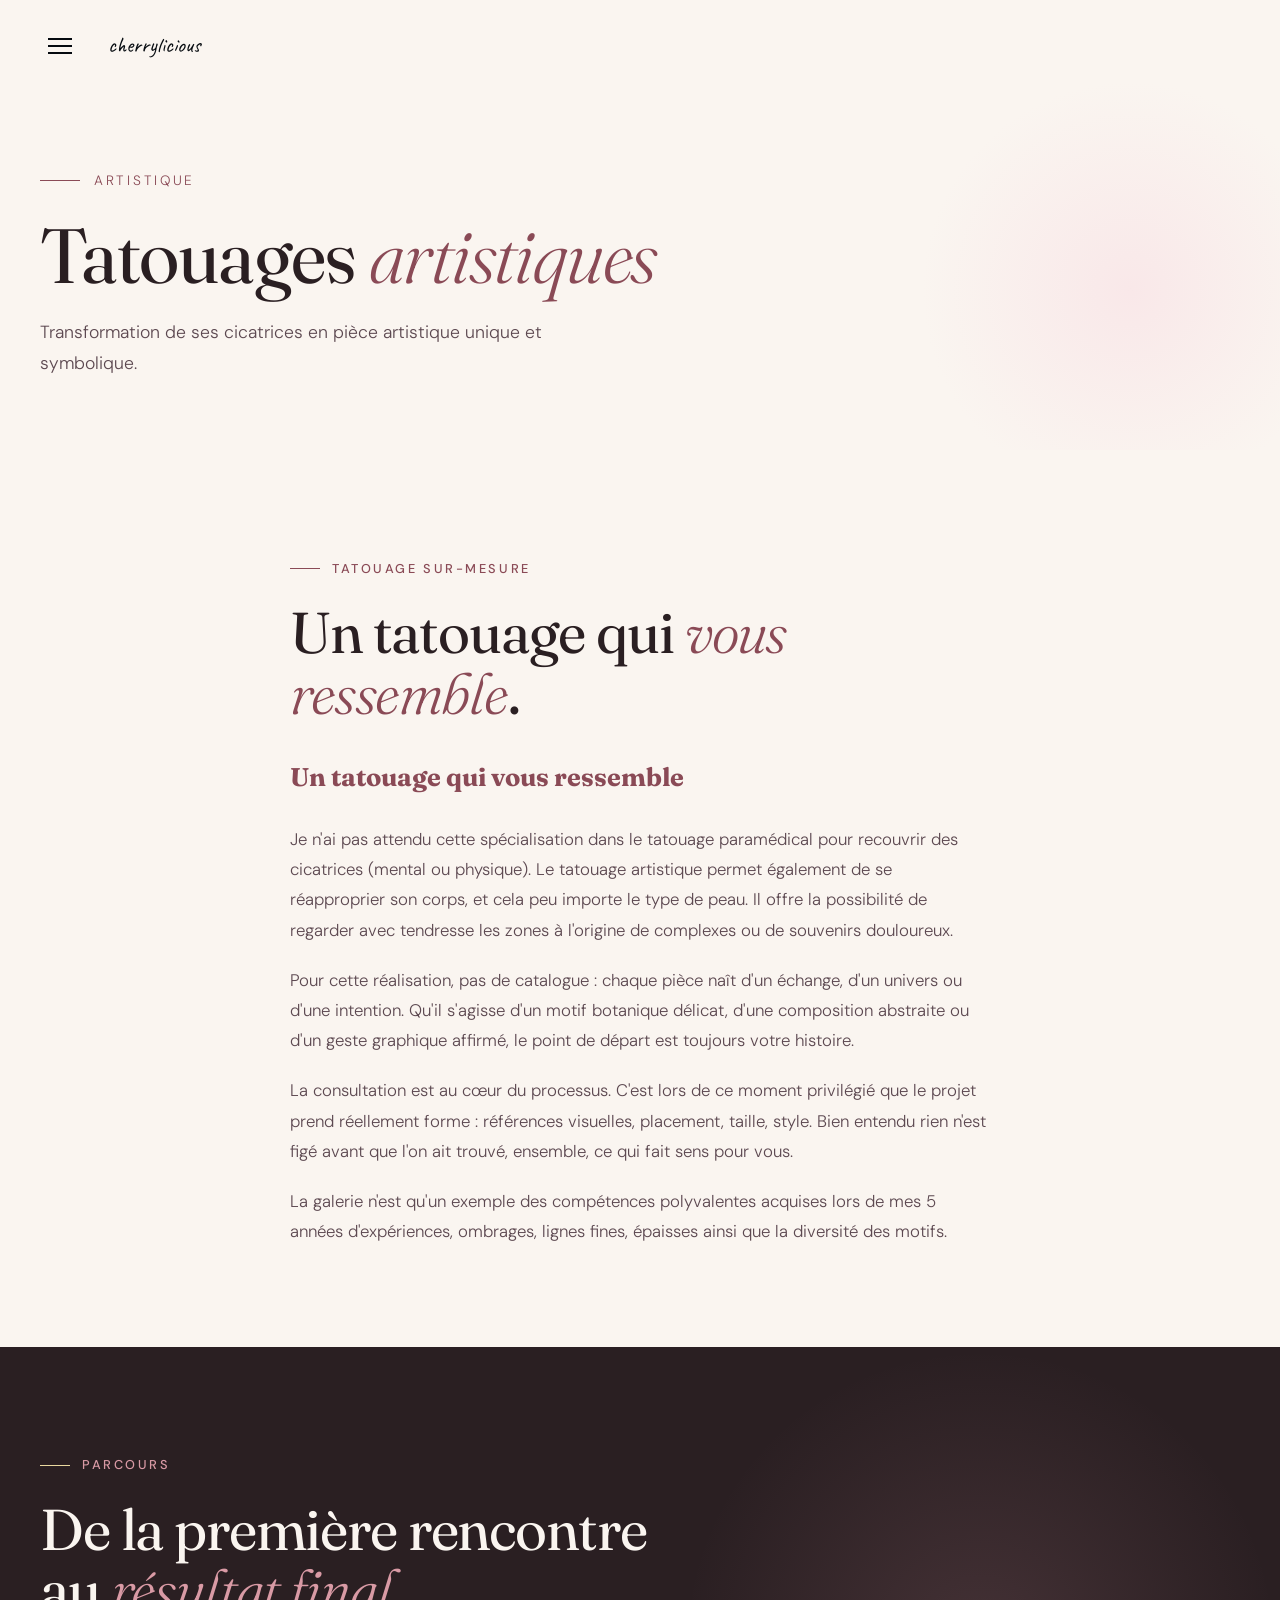
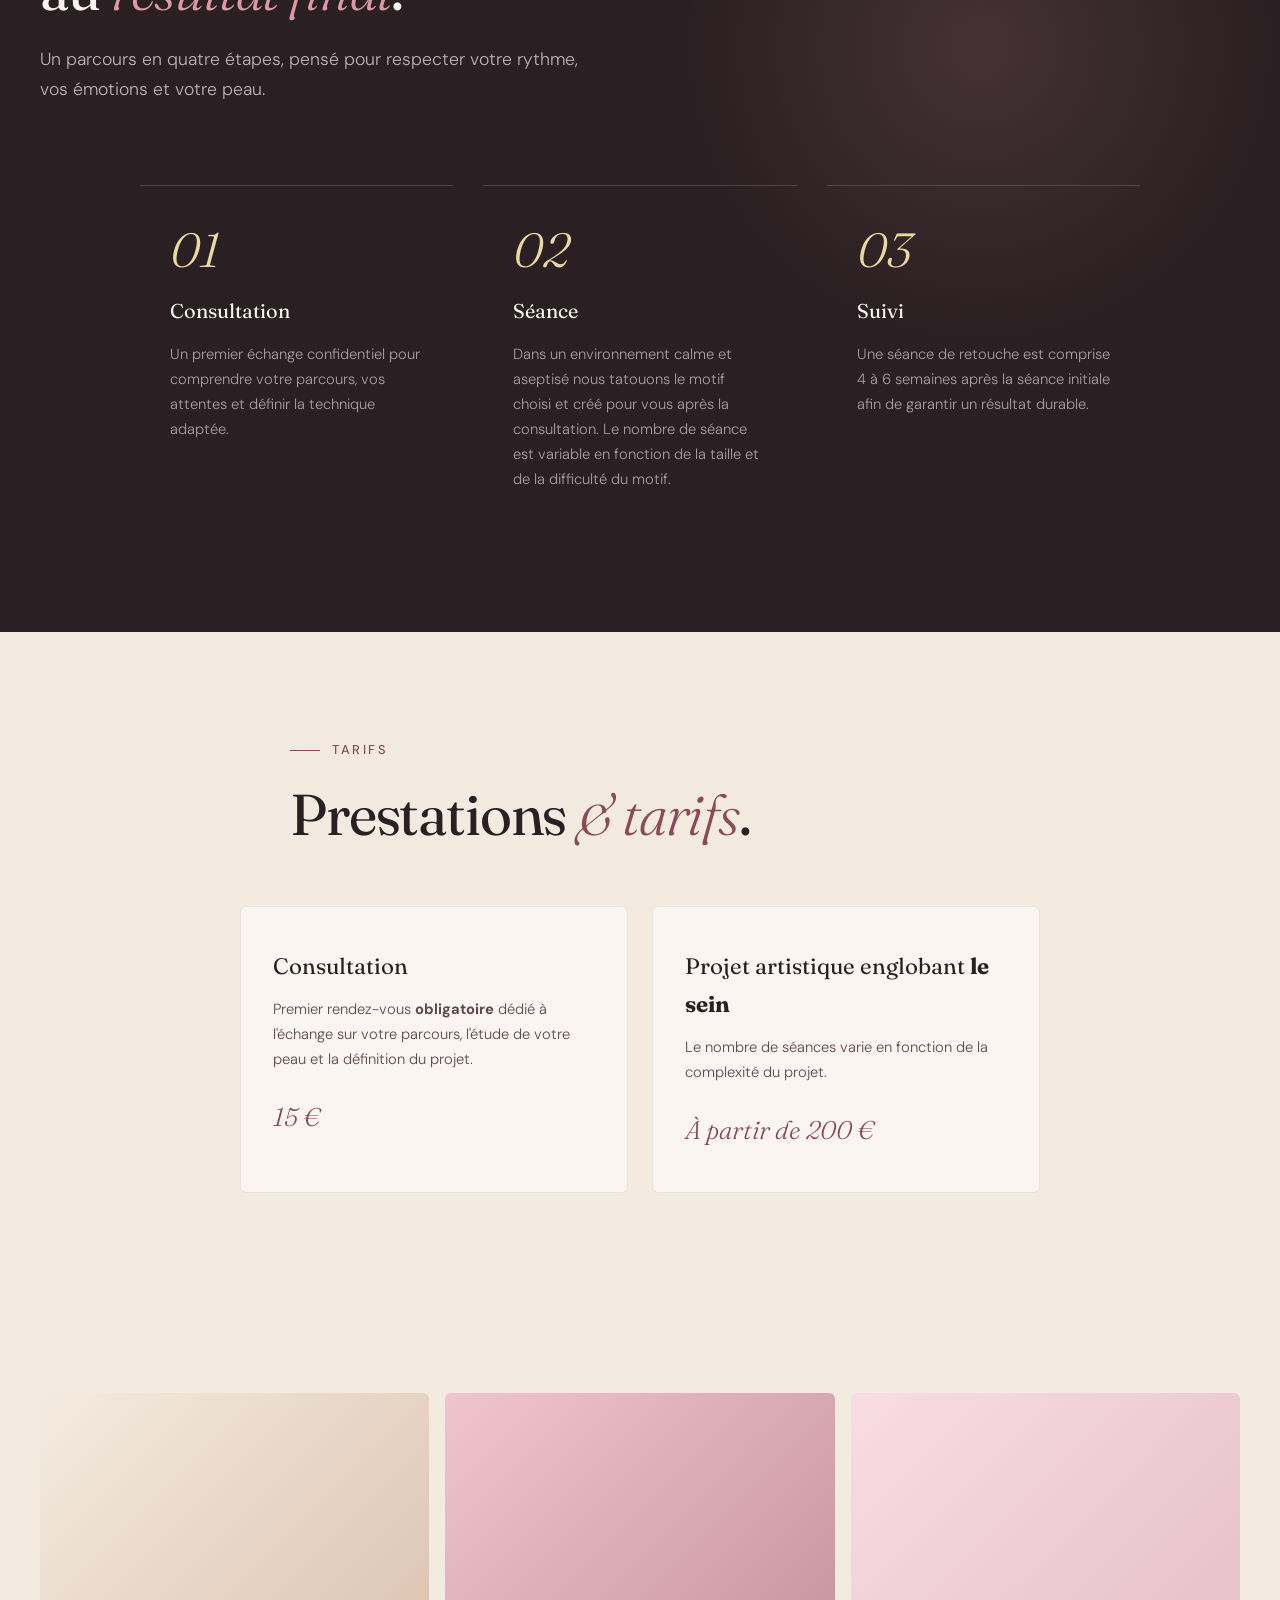
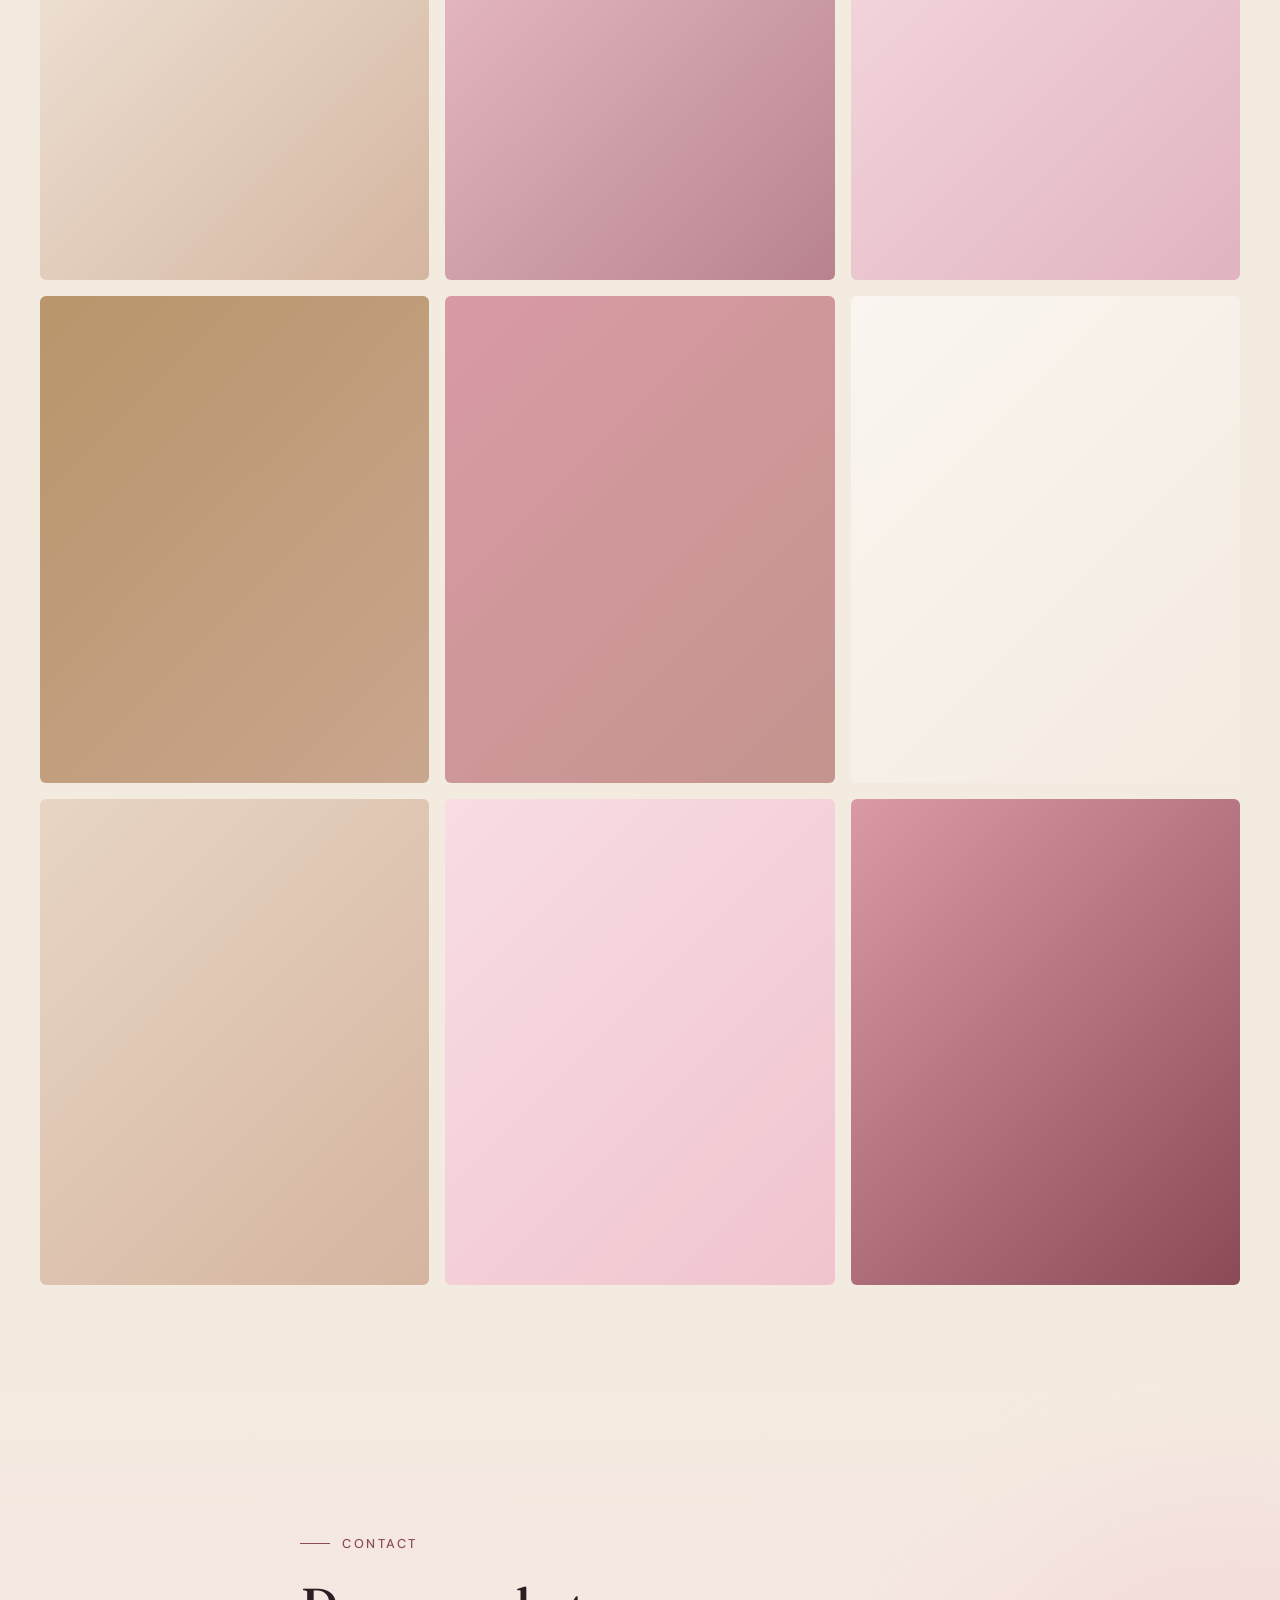
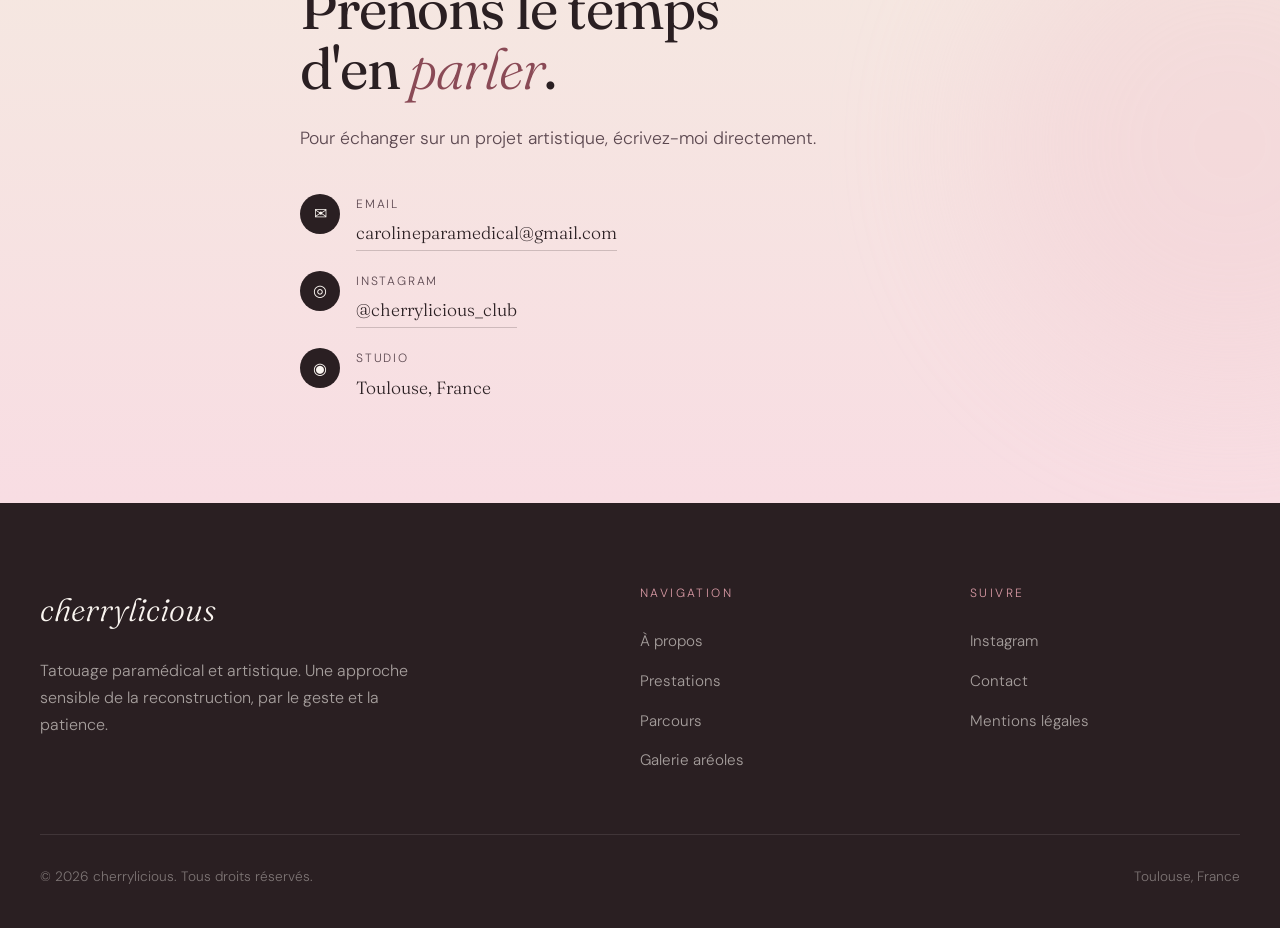
==== commit 24fa6872: "Correction textes shop-areoles + artistique - alignement reference + strong" ====
--- a/artistique.html
+++ b/artistique.html
@@ -355,10 +355,10 @@
     <h2 class="section-title">Un tatouage qui <em>vous ressemble</em>.</h2>
     <h3 style="font-family:'Fraunces',serif; font-size:1.6rem; margin-bottom:24px; color:var(--rose-deep, #8a4a56);">Un tatouage qui vous ressemble</h3>
     <div class="explication-body">
-      <p>Je n'ai pas attendu cette spécialisation dans le tatouage paramédical pour recouvrir des cicatrices, mentales ou physiques. Le tatouage artistique permet également de se réapproprier son corps, et cela peu importe le type de peau. Il offre la possibilité de regarder avec tendresse les zones à l'origine de complexes ou de souvenirs douloureux.</p>
+      <p>Je n'ai pas attendu cette spécialisation dans le tatouage paramédical pour recouvrir des cicatrices (mental ou physique). Le tatouage artistique permet également de se réapproprier son corps, et cela peu importe le type de peau. Il offre la possibilité de regarder avec tendresse les zones à l'origine de complexes ou de souvenirs douloureux.</p>
       <p>Pour cette réalisation, pas de catalogue : chaque pièce naît d'un échange, d'un univers ou d'une intention. Qu'il s'agisse d'un motif botanique délicat, d'une composition abstraite ou d'un geste graphique affirmé, le point de départ est toujours votre histoire.</p>
-      <p>La consultation est au cœur du processus. C'est lors de ce moment privilégié que le projet prend réellement forme : références visuelles, placement, taille, style. Bien entendu, rien n'est figé avant que l'on ait trouvé, ensemble, ce qui fait sens pour vous.</p>
-      <p>La galerie n'est qu'un exemple des compétences polyvalentes acquises lors de mes cinq années d'expérience : ombrages, lignes fines, épaisses, ainsi que la diversité des motifs.</p>
+      <p>La consultation est au cœur du processus. C'est lors de ce moment privilégié que le projet prend réellement forme : références visuelles, placement, taille, style. Bien entendu rien n'est figé avant que l'on ait trouvé, ensemble, ce qui fait sens pour vous.</p>
+      <p>La galerie n'est qu'un exemple des compétences polyvalentes acquises lors de mes 5 années d'expériences, ombrages, lignes fines, épaisses ainsi que la diversité des motifs.</p>
     </div>
   </div>
 </section>
@@ -381,7 +381,7 @@
     <div class="step">
       <div class="step-number">02</div>
       <h3 class="step-title">Séance</h3>
-      <p class="step-desc">Dans un environnement calme et aseptisé, nous tatouons le motif choisi et créé pour vous après la consultation. Le nombre de séances est variable en fonction de la taille et de la difficulté du motif.</p>
+      <p class="step-desc">Dans un environnement calme et aseptisé nous tatouons le motif choisi et créé pour vous après la consultation. Le nombre de séance est variable en fonction de la taille et de la difficulté du motif.</p>
     </div>
     <div class="step">
       <div class="step-number">03</div>
@@ -400,11 +400,11 @@
   <div class="tarifs-grid">
     <div class="tarif-card">
       <h3 class="tarif-name">Consultation</h3>
-      <p class="tarif-desc">Premier rendez-vous obligatoire dédié à l'échange sur votre parcours, l'étude de votre peau et la définition du projet.</p>
+      <p class="tarif-desc">Premier rendez-vous <strong>obligatoire</strong> dédié à l'échange sur votre parcours, l'étude de votre peau et la définition du projet.</p>
       <p class="tarif-price">15 €</p>
     </div>
     <div class="tarif-card">
-      <h3 class="tarif-name">Projet artistique englobant le sein</h3>
+      <h3 class="tarif-name">Projet artistique englobant <strong>le sein</strong></h3>
       <p class="tarif-desc">Le nombre de séances varie en fonction de la complexité du projet.</p>
       <p class="tarif-price">À partir de 200 €</p>
     </div>
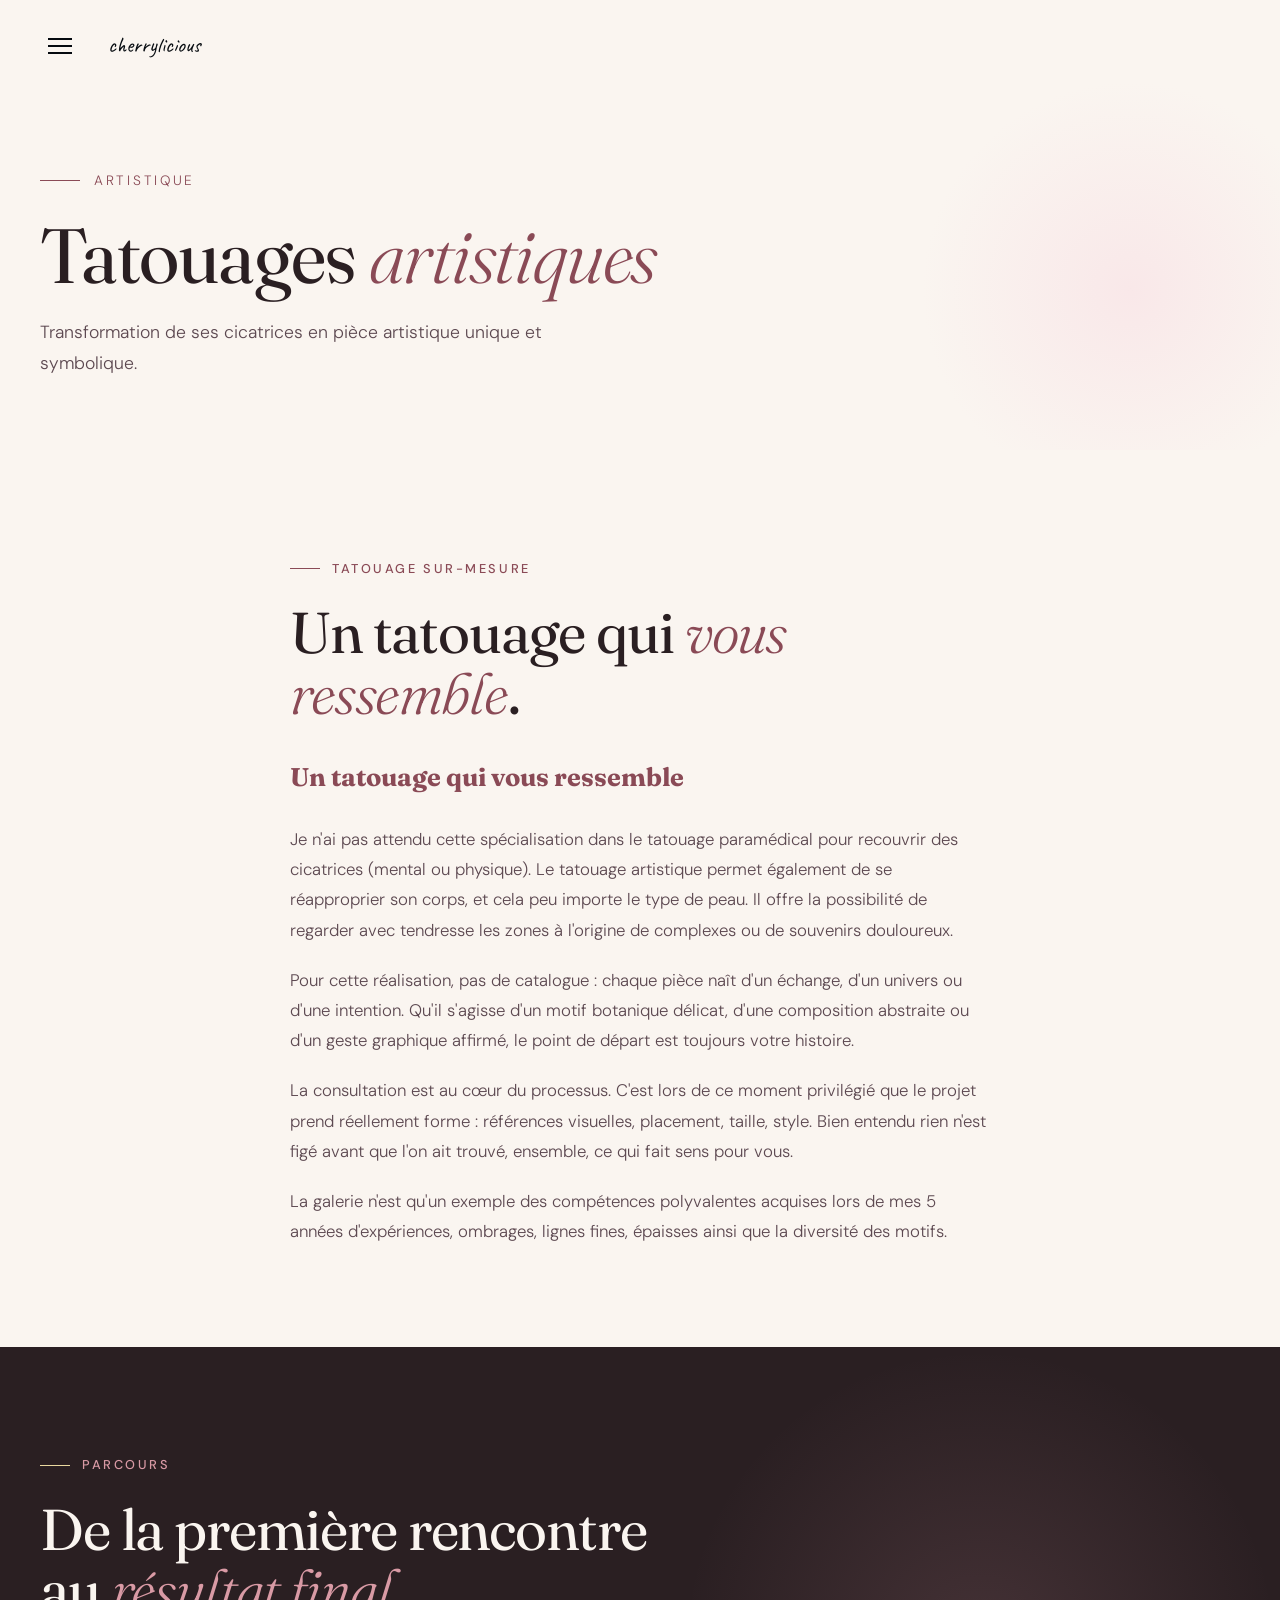
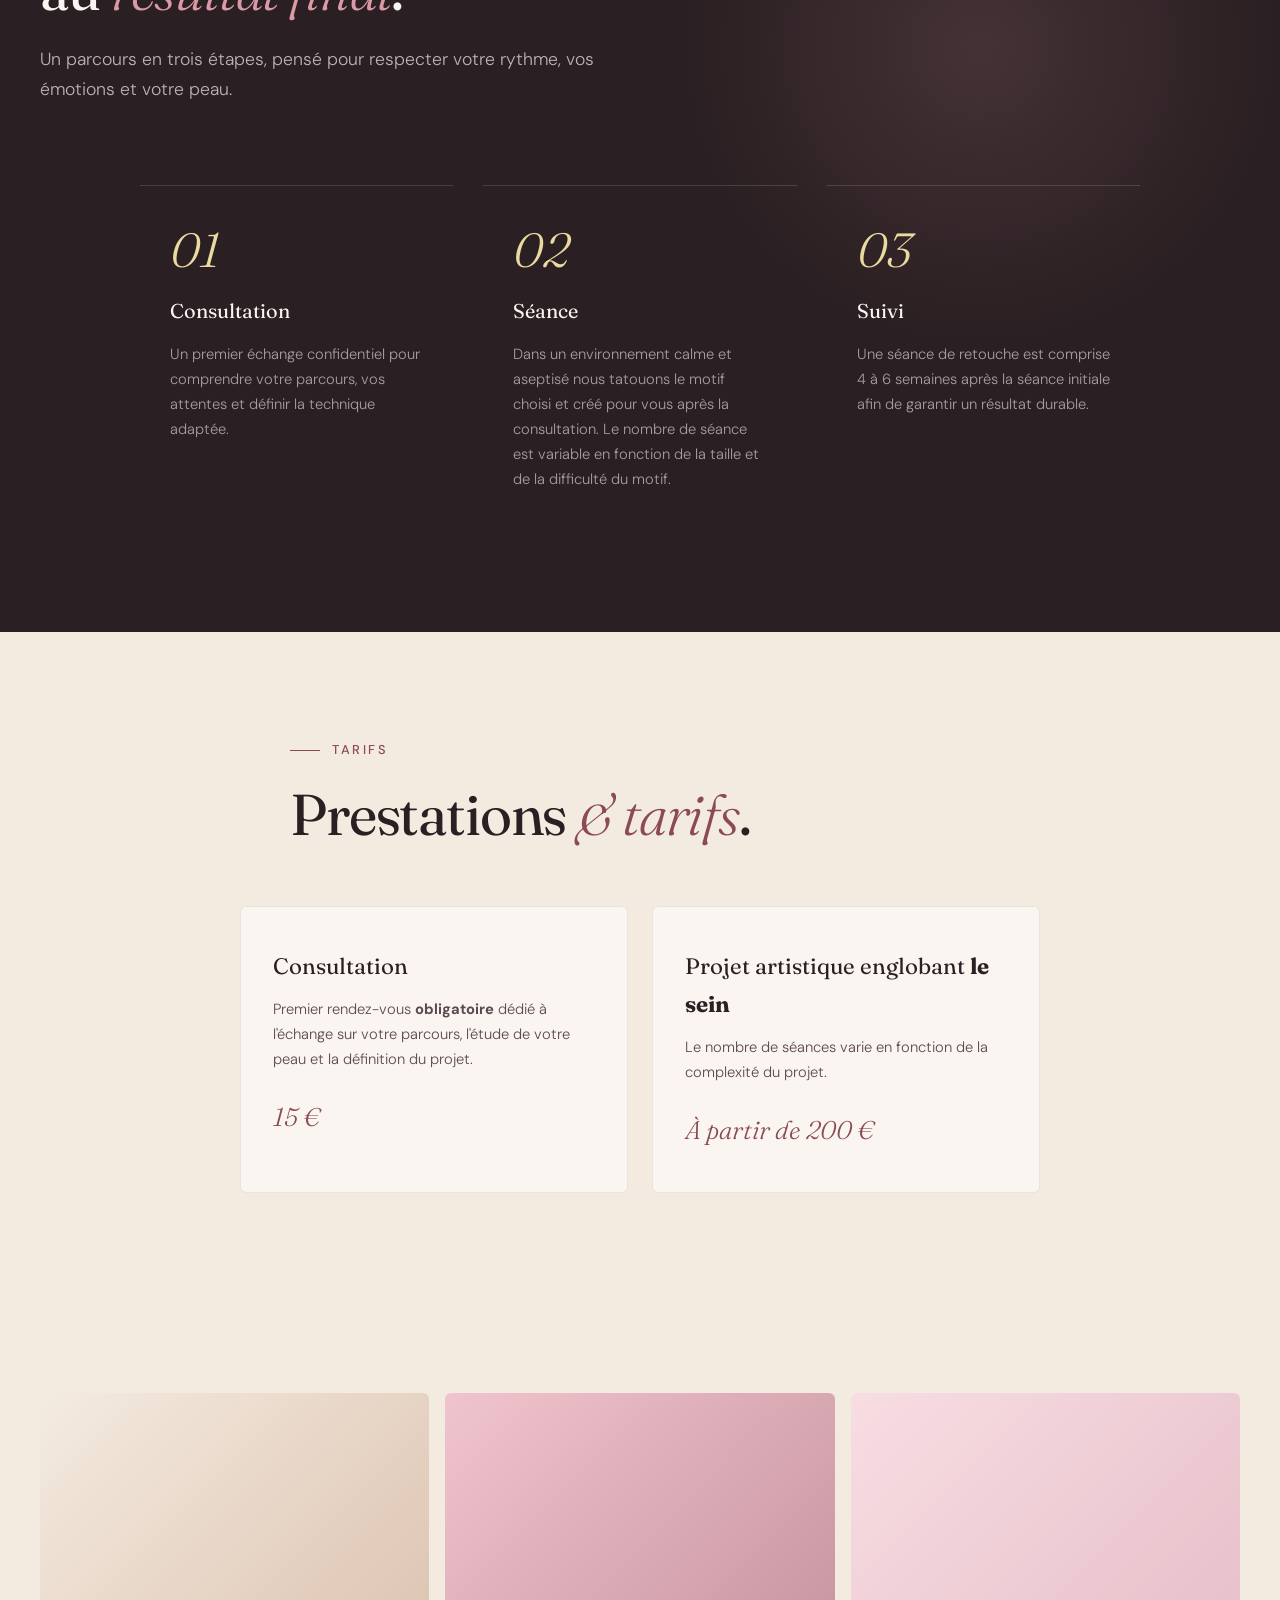
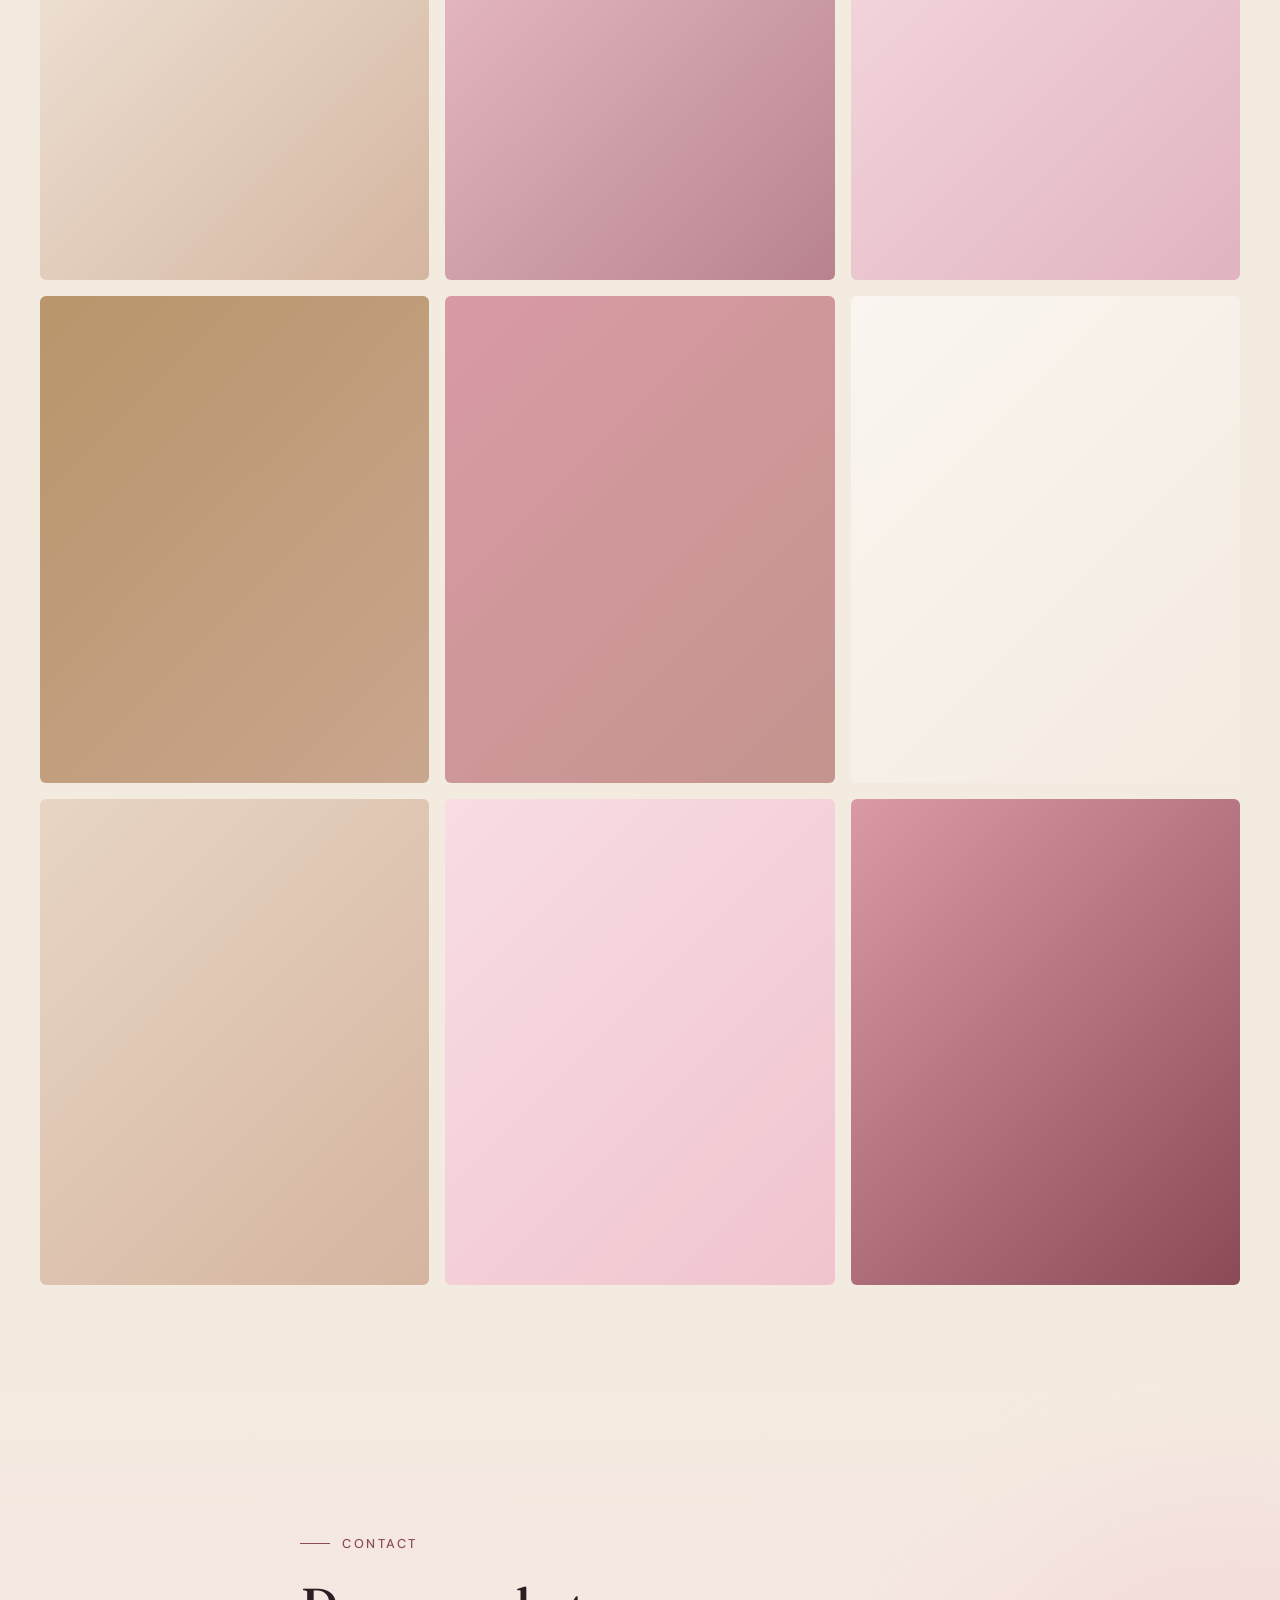
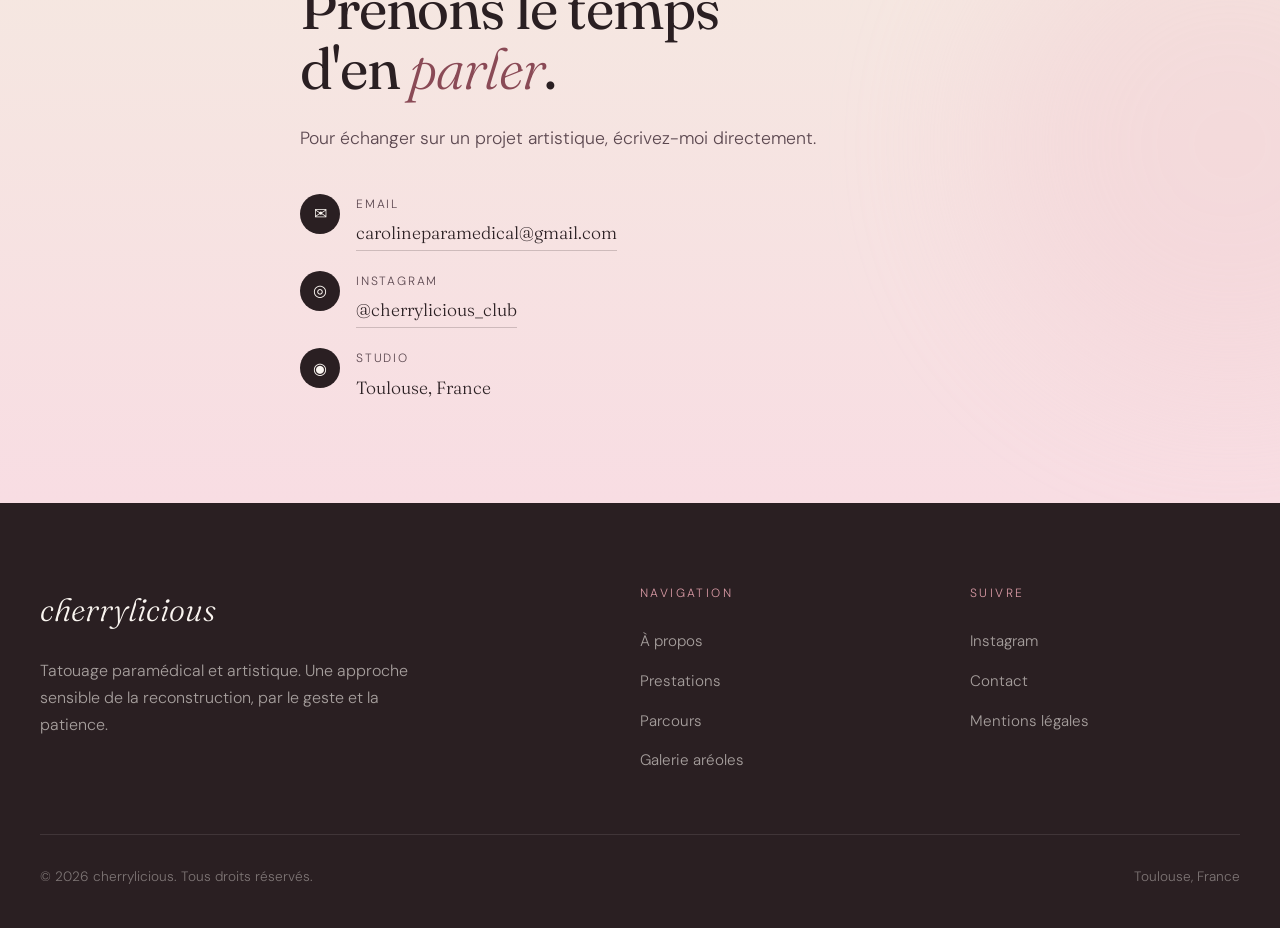
==== commit e667f3de: "Correction textes artistique - alignement reference + strong" ====
--- a/artistique.html
+++ b/artistique.html
@@ -369,7 +369,7 @@
     <p class="section-tag">Parcours</p>
     <h2 class="section-title">De la première rencontre<br>au <em>résultat final</em>.</h2>
     <p class="section-subtitle">
-      Un parcours en quatre étapes, pensé pour respecter votre rythme, vos émotions et votre peau.
+      Un parcours en trois étapes, pensé pour respecter votre rythme, vos émotions et votre peau.
     </p>
   </div>
   <div class="process-steps">
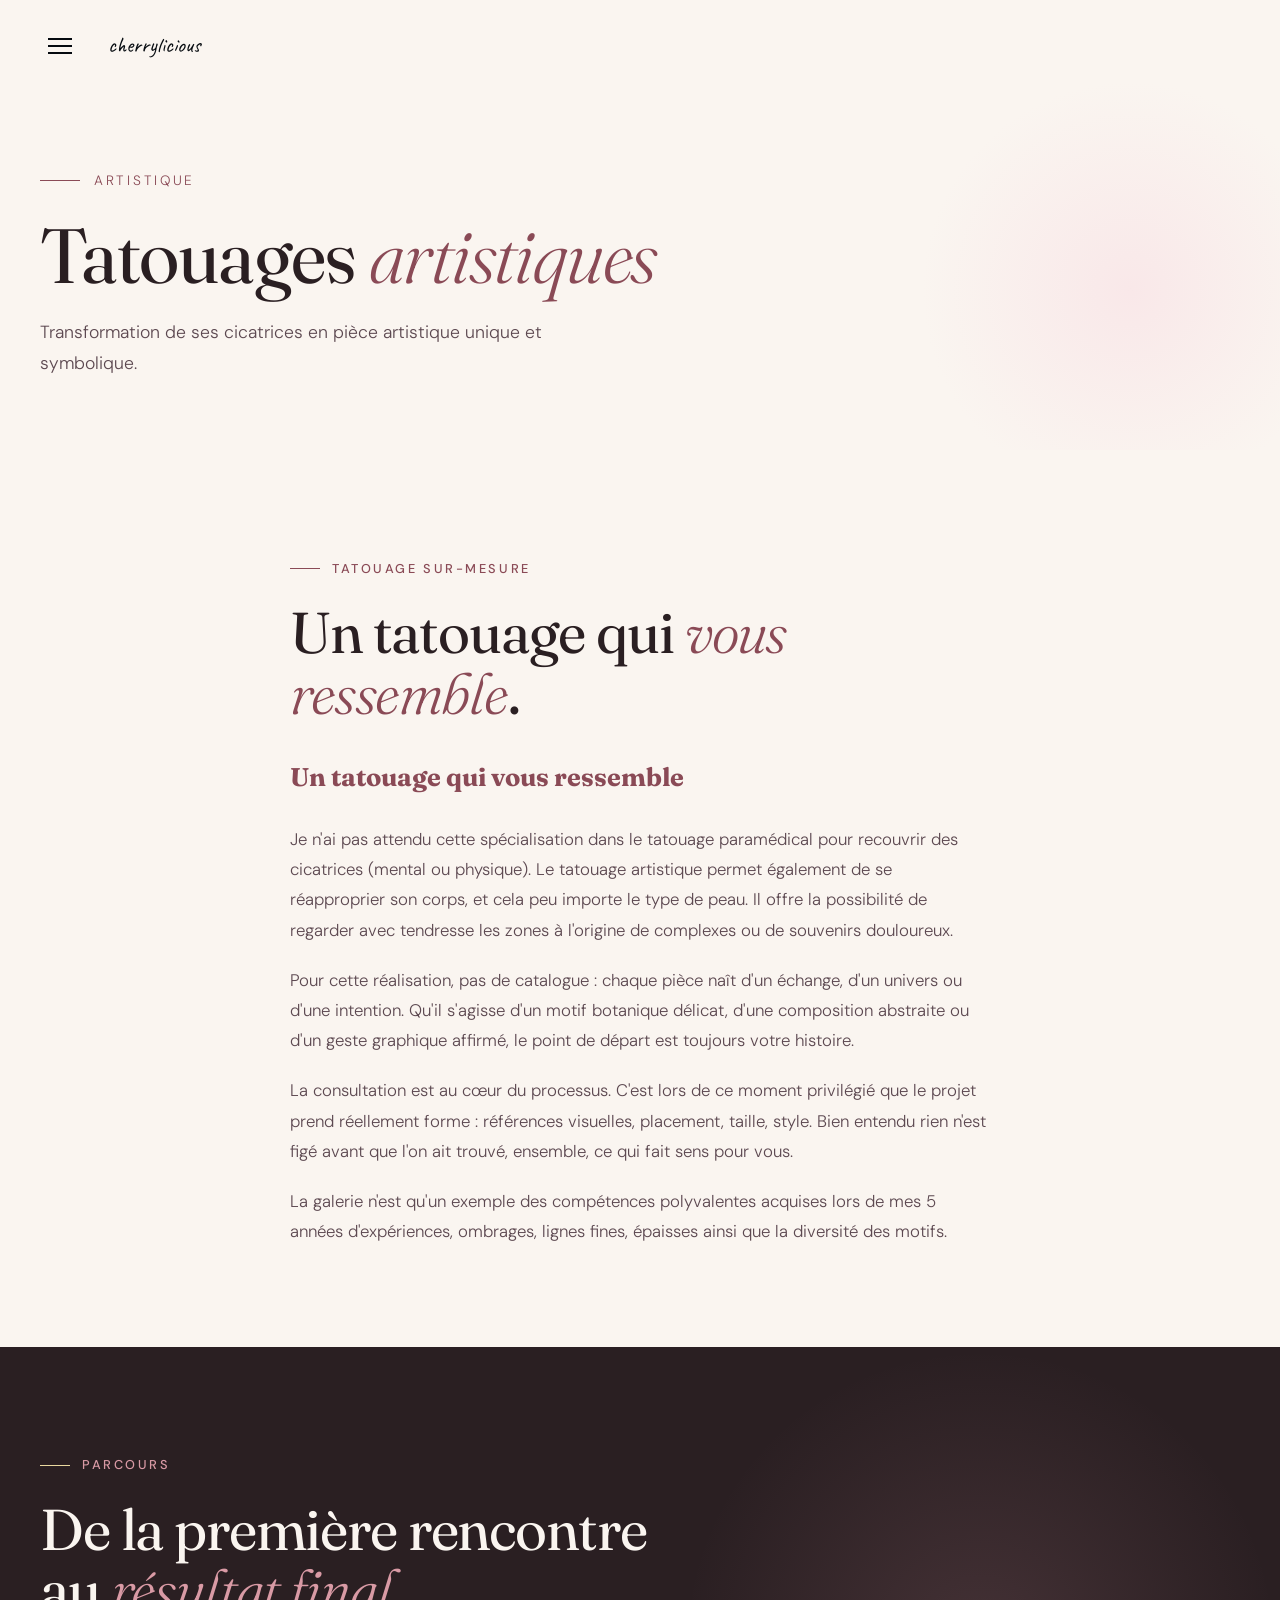
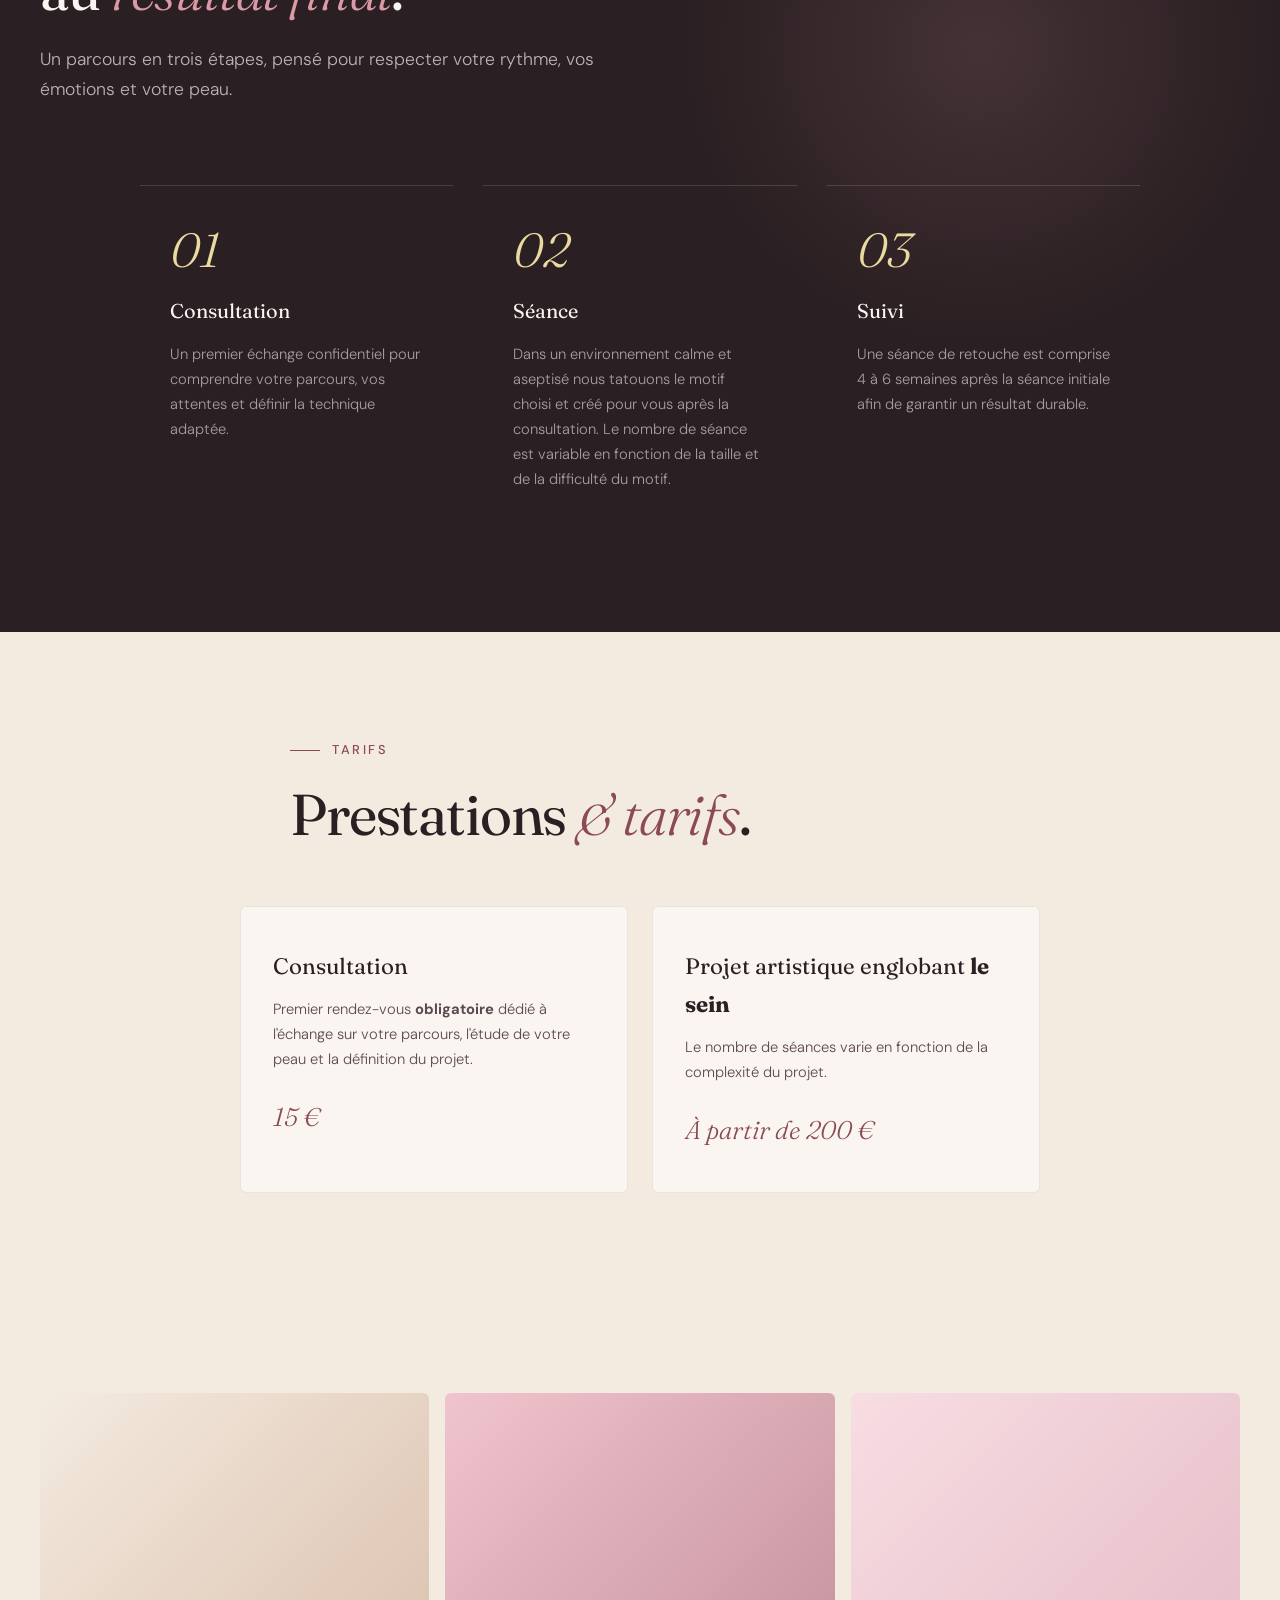
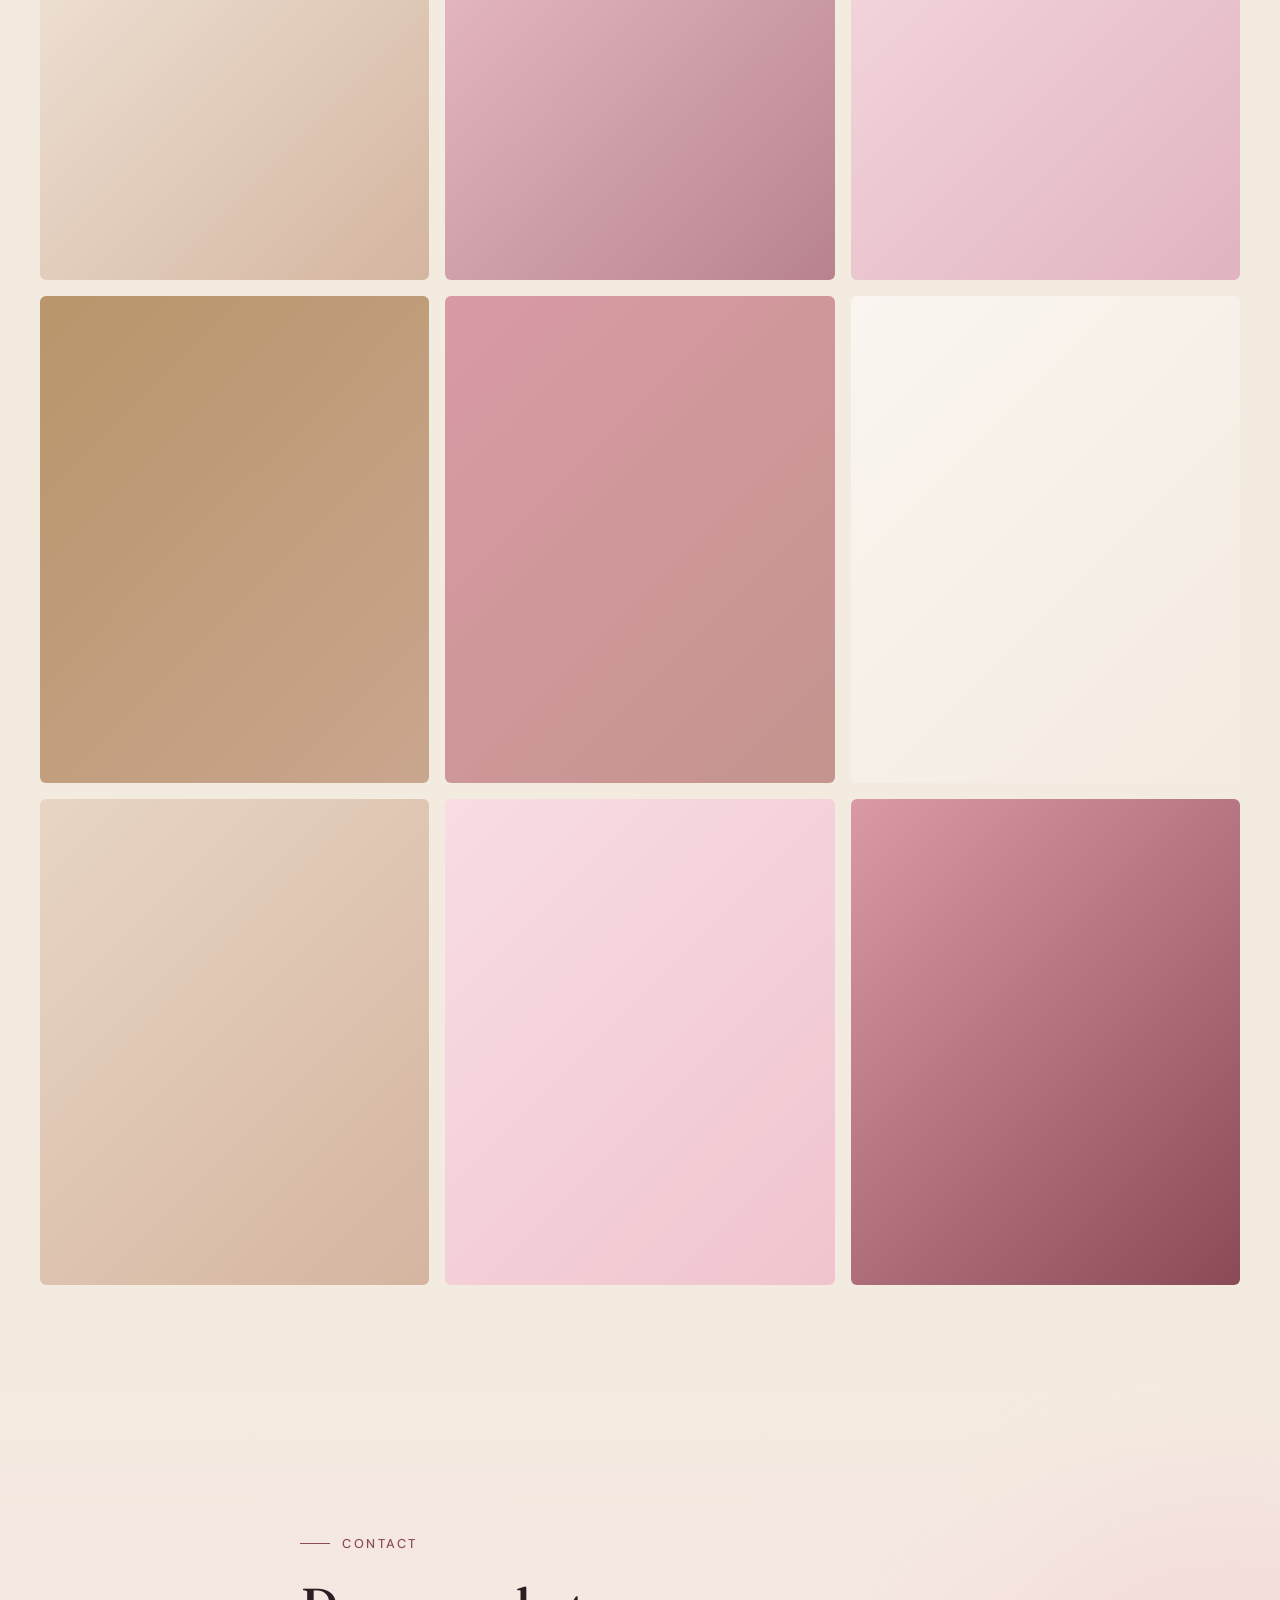
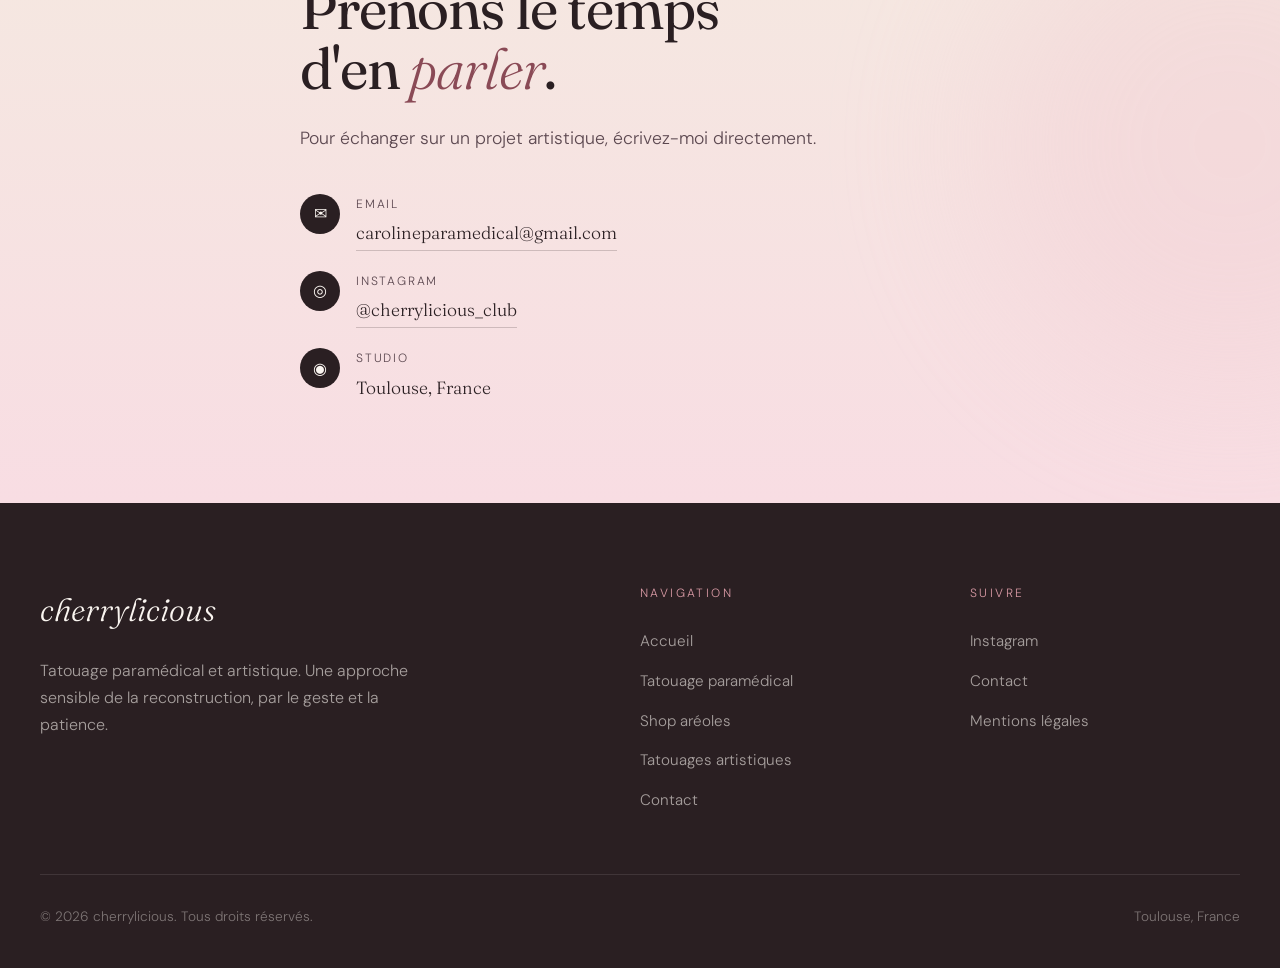
==== commit c677d679: "Renommage reconstruction-mammaire en tatouage-paramedical + correction footers" ====
--- a/artistique.html
+++ b/artistique.html
@@ -328,7 +328,7 @@
 <div class="menu-overlay" role="dialog" aria-modal="true" aria-hidden="true">
   <nav class="menu-nav">
     <a href="index.html" class="menu-link">Accueil</a>
-    <a href="reconstruction-mammaire.html" class="menu-link">Reconstruction mammaire</a>
+    <a href="tatouage-paramedical.html" class="menu-link">Tatouage paramédical</a>
     <a href="shop-areoles.html" class="menu-link">Shop aréoles</a>
     <a href="artistique.html" class="menu-link active">Tatouages artistiques</a>
     <a href="index.html#contact" class="menu-link">Contact</a>
@@ -493,10 +493,11 @@
     <div>
       <p class="footer-title">Navigation</p>
       <ul class="footer-links">
-        <li><a href="index.html#about">À propos</a></li>
-        <li><a href="index.html#services">Prestations</a></li>
-        <li><a href="index.html#process">Parcours</a></li>
-        <li><a href="#">Galerie aréoles</a></li>
+        <li><a href="index.html">Accueil</a></li>
+        <li><a href="tatouage-paramedical.html">Tatouage paramédical</a></li>
+        <li><a href="shop-areoles.html">Shop aréoles</a></li>
+        <li><a href="artistique.html">Tatouages artistiques</a></li>
+        <li><a href="index.html#contact">Contact</a></li>
       </ul>
     </div>
     <div>
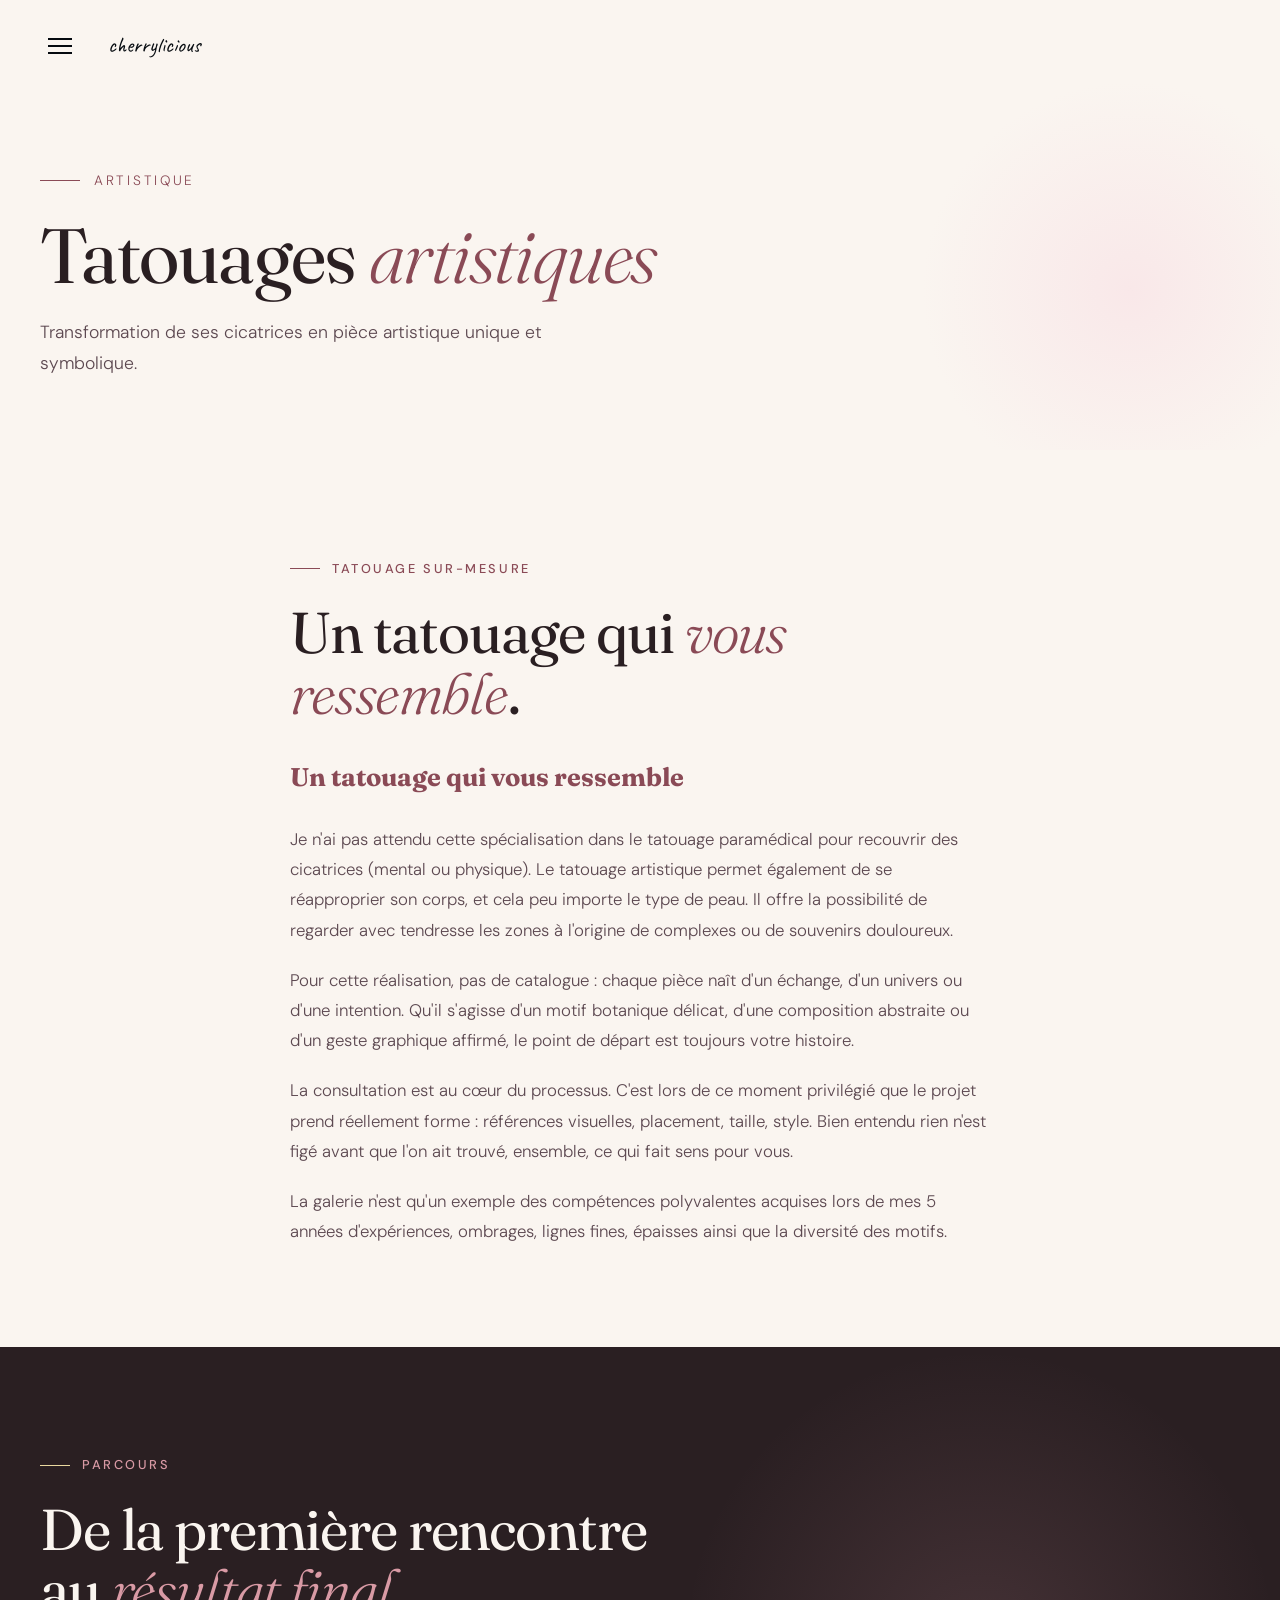
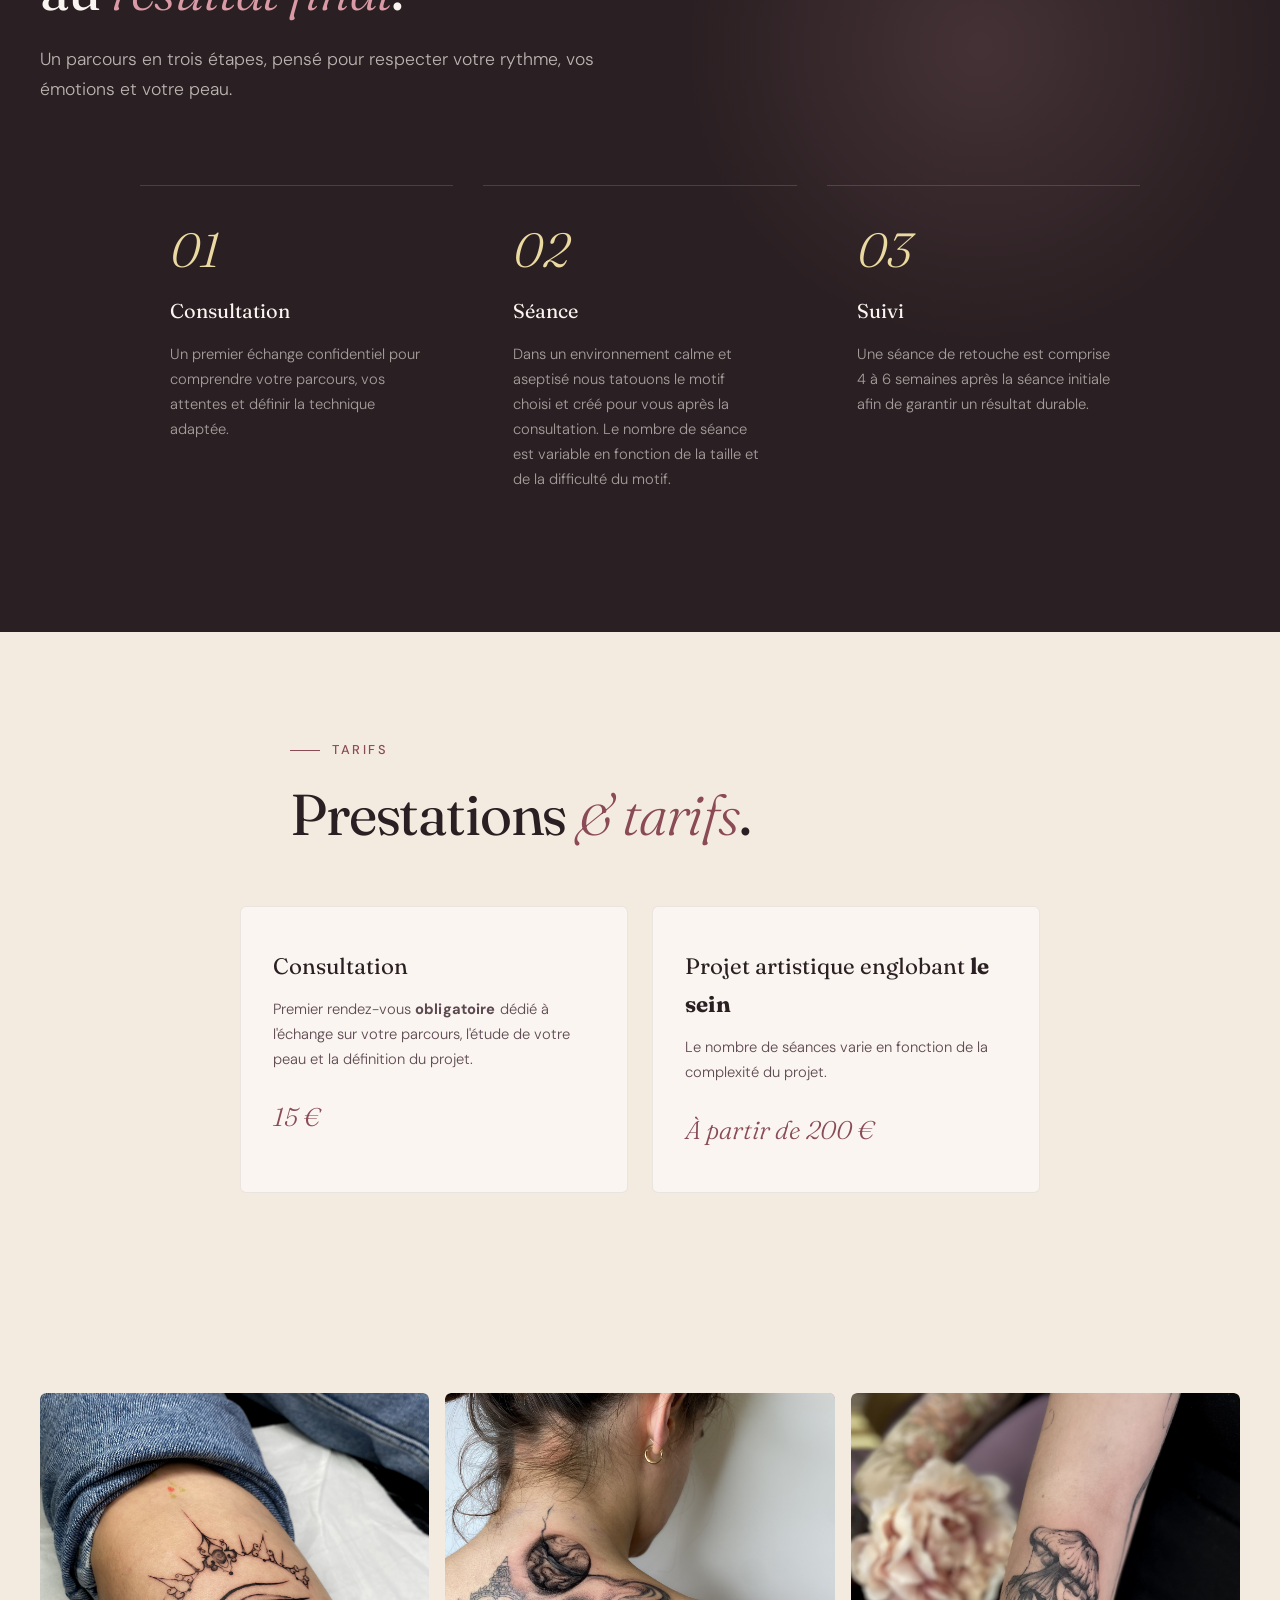
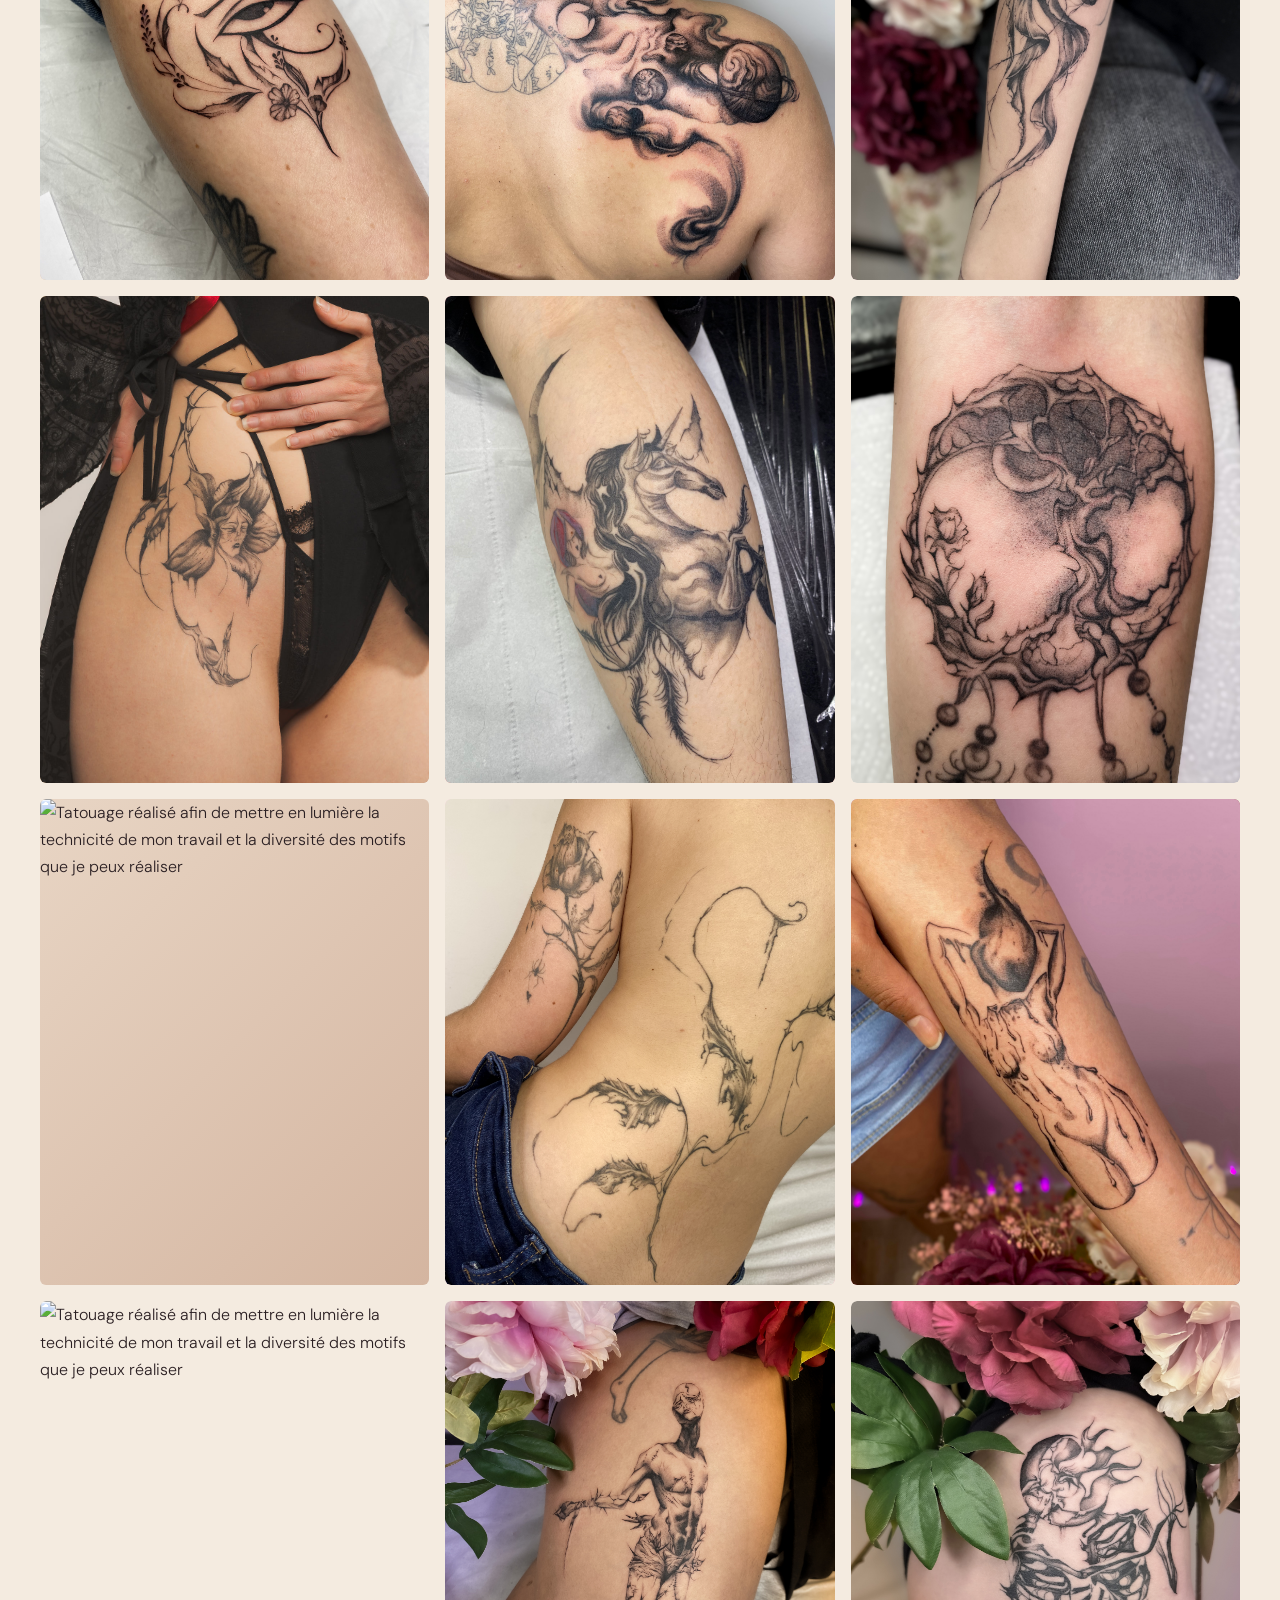
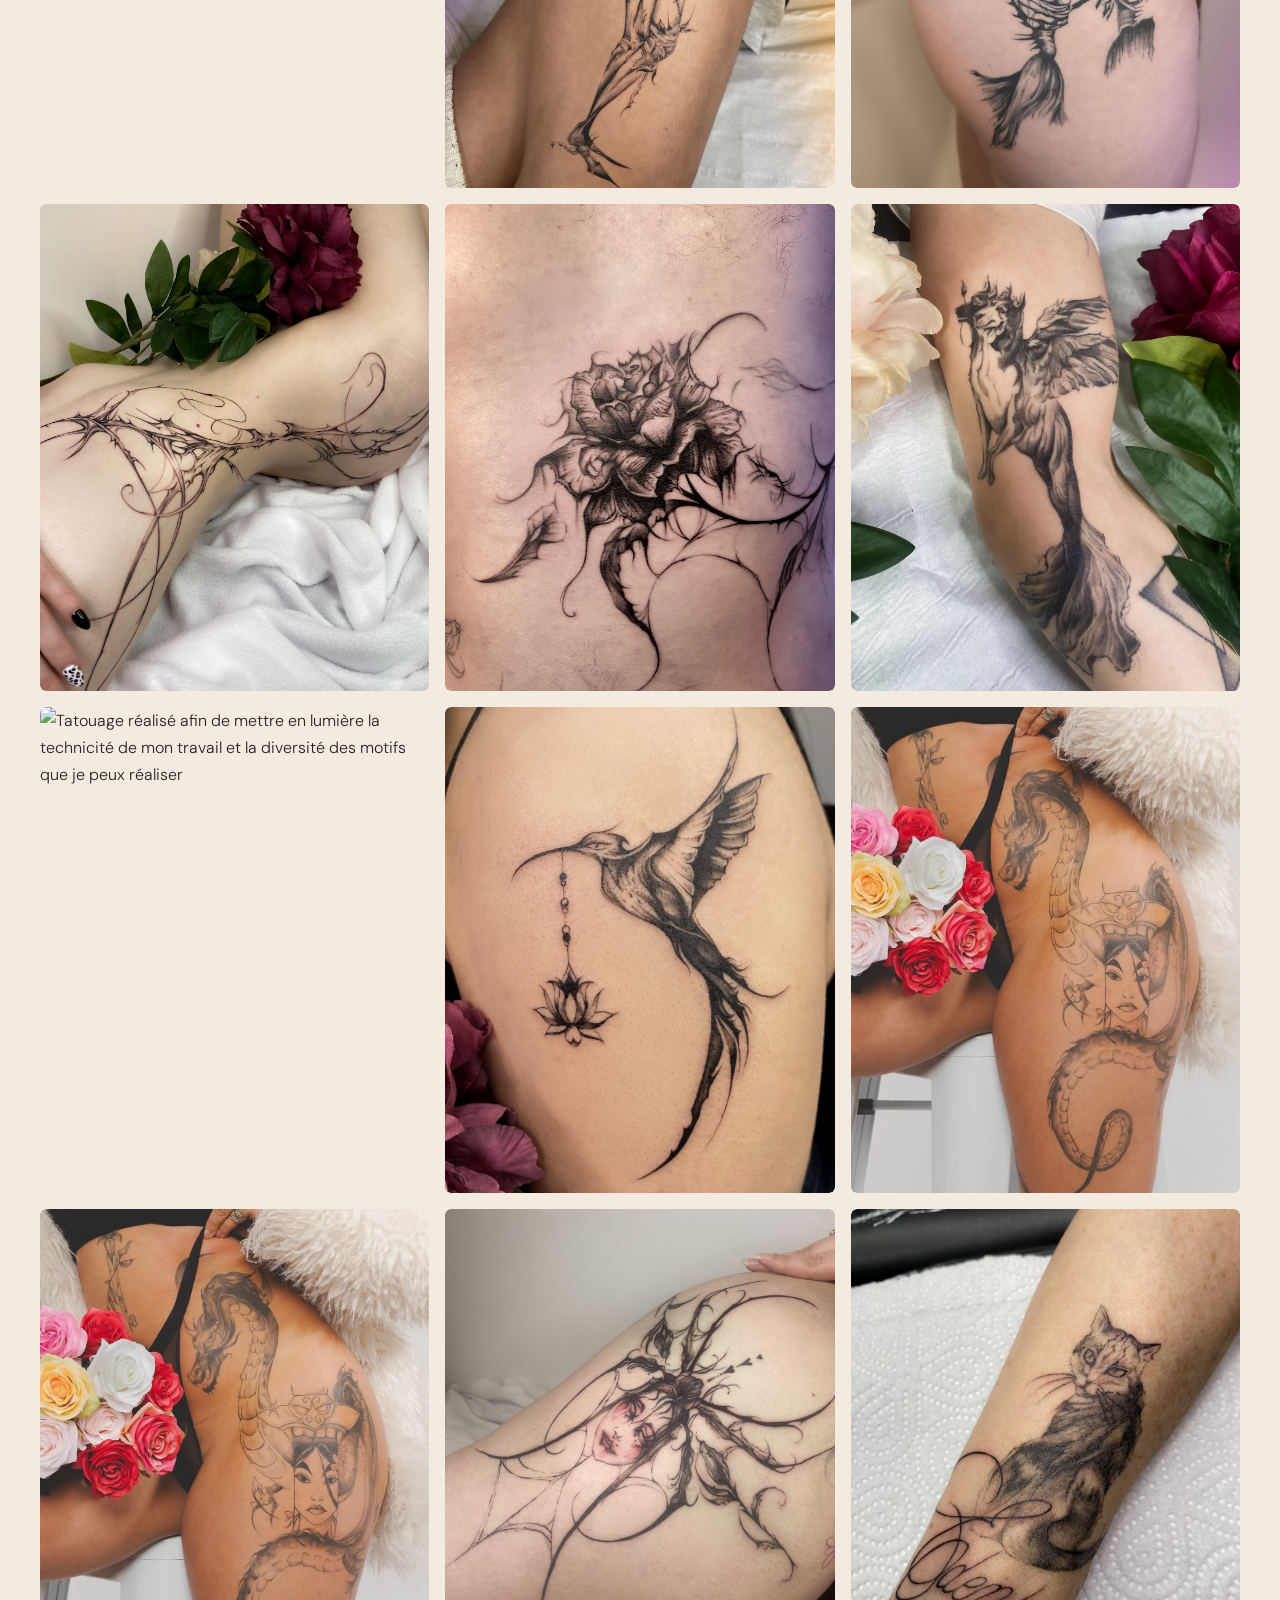
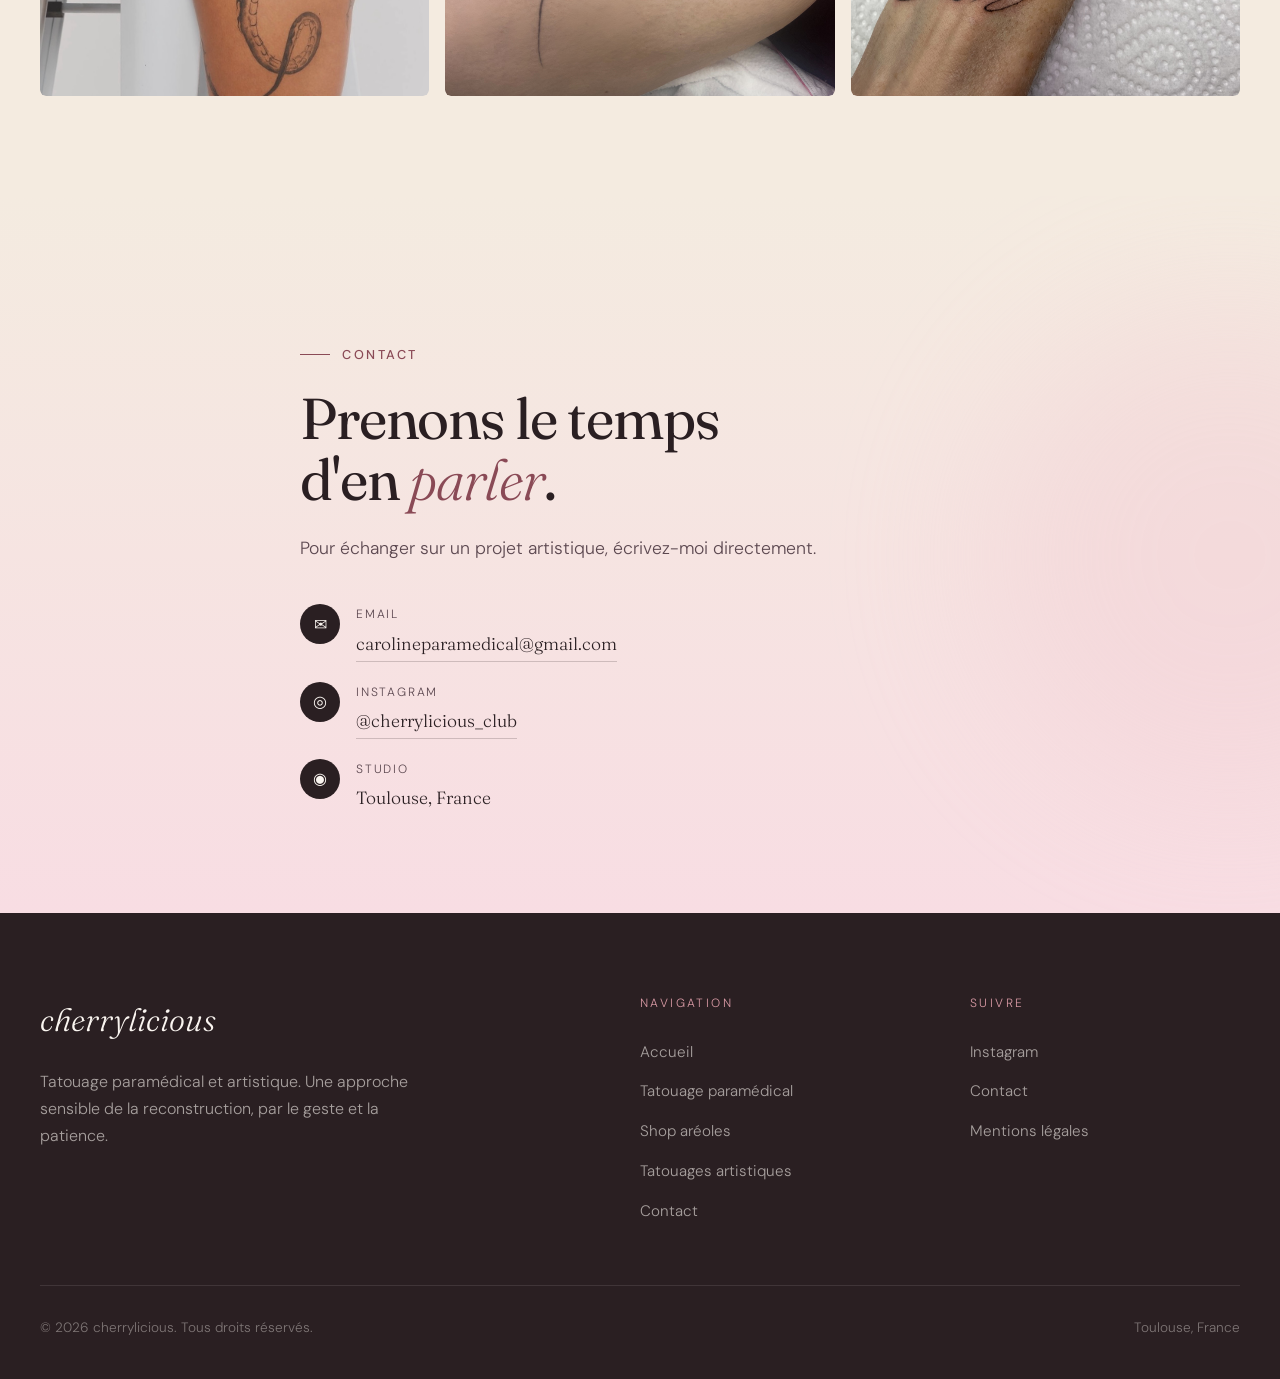
==== commit 34cdcf15: "Corrections completes - gras + photos mobile + lien shop + CMS hero-about-univers + enceintes" ====
--- a/artistique.html
+++ b/artistique.html
@@ -6,7 +6,7 @@
 <title>Tatouages artistiques — cherrylicious</title>
 <link rel="preconnect" href="https://fonts.googleapis.com">
 <link rel="preconnect" href="https://fonts.gstatic.com" crossorigin>
-<link href="https://fonts.googleapis.com/css2?family=Fraunces:ital,opsz,wght@0,9..144,300;0,9..144,400;0,9..144,500;0,9..144,700;1,9..144,300;1,9..144,400&family=Caveat:wght@400;600&family=DM+Sans:wght@300;400;500&display=swap" rel="stylesheet">
+<link href="https://fonts.googleapis.com/css2?family=Fraunces:ital,opsz,wght@0,9..144,300;0,9..144,400;0,9..144,500;0,9..144,700;1,9..144,300;1,9..144,400&family=Caveat:wght@400;600&family=DM+Sans:wght@300;400;500;700&display=swap" rel="stylesheet">
 <style>
 /* ═══════════════════════════════════════
    BASE — variables & reset
@@ -314,7 +314,9 @@
   .gallery-shop-grid{grid-template-columns:1fr}
   .process-steps{grid-template-columns:1fr}
 }
+strong { font-weight: 700 !important; letter-spacing: 0.01em; } strong em, em strong { font-weight: 700 !important; font-style: italic !important; }
 </style>
+  <script src="https://identity.netlify.com/v1/netlify-identity-widget.js"></script>
 </head>
 <body>
 
@@ -566,5 +568,33 @@
 });
 </script>
 
+<script>
+  if (window.netlifyIdentity) {
+    window.netlifyIdentity.on("init", function(user) {
+      if (!user) {
+        window.netlifyIdentity.on("login", function() {
+          document.location.href = "/admin/";
+        });
+      }
+    });
+  }
+</script>
+<script>
+  fetch('data/galerie-artistique.json')
+    .then(function(r){ return r.json(); })
+    .catch(function(){ return null; })
+    .then(function(data){
+      if (!data || !data.photos || data.photos.length === 0) return;
+      var grid = document.querySelector('.gallery-shop-grid');
+      if (!grid) return;
+      grid.innerHTML = '';
+      data.photos.forEach(function(p, i){
+        var div = document.createElement('div');
+        div.className = 'gallery-shop-item gs-' + (i + 1);
+        div.innerHTML = '<img src="' + p.image + '" alt="' + (p.alt || '') + '" style="width:100%;height:100%;object-fit:cover;border-radius:inherit;">';
+        grid.appendChild(div);
+      });
+    });
+</script>
 </body>
 </html>
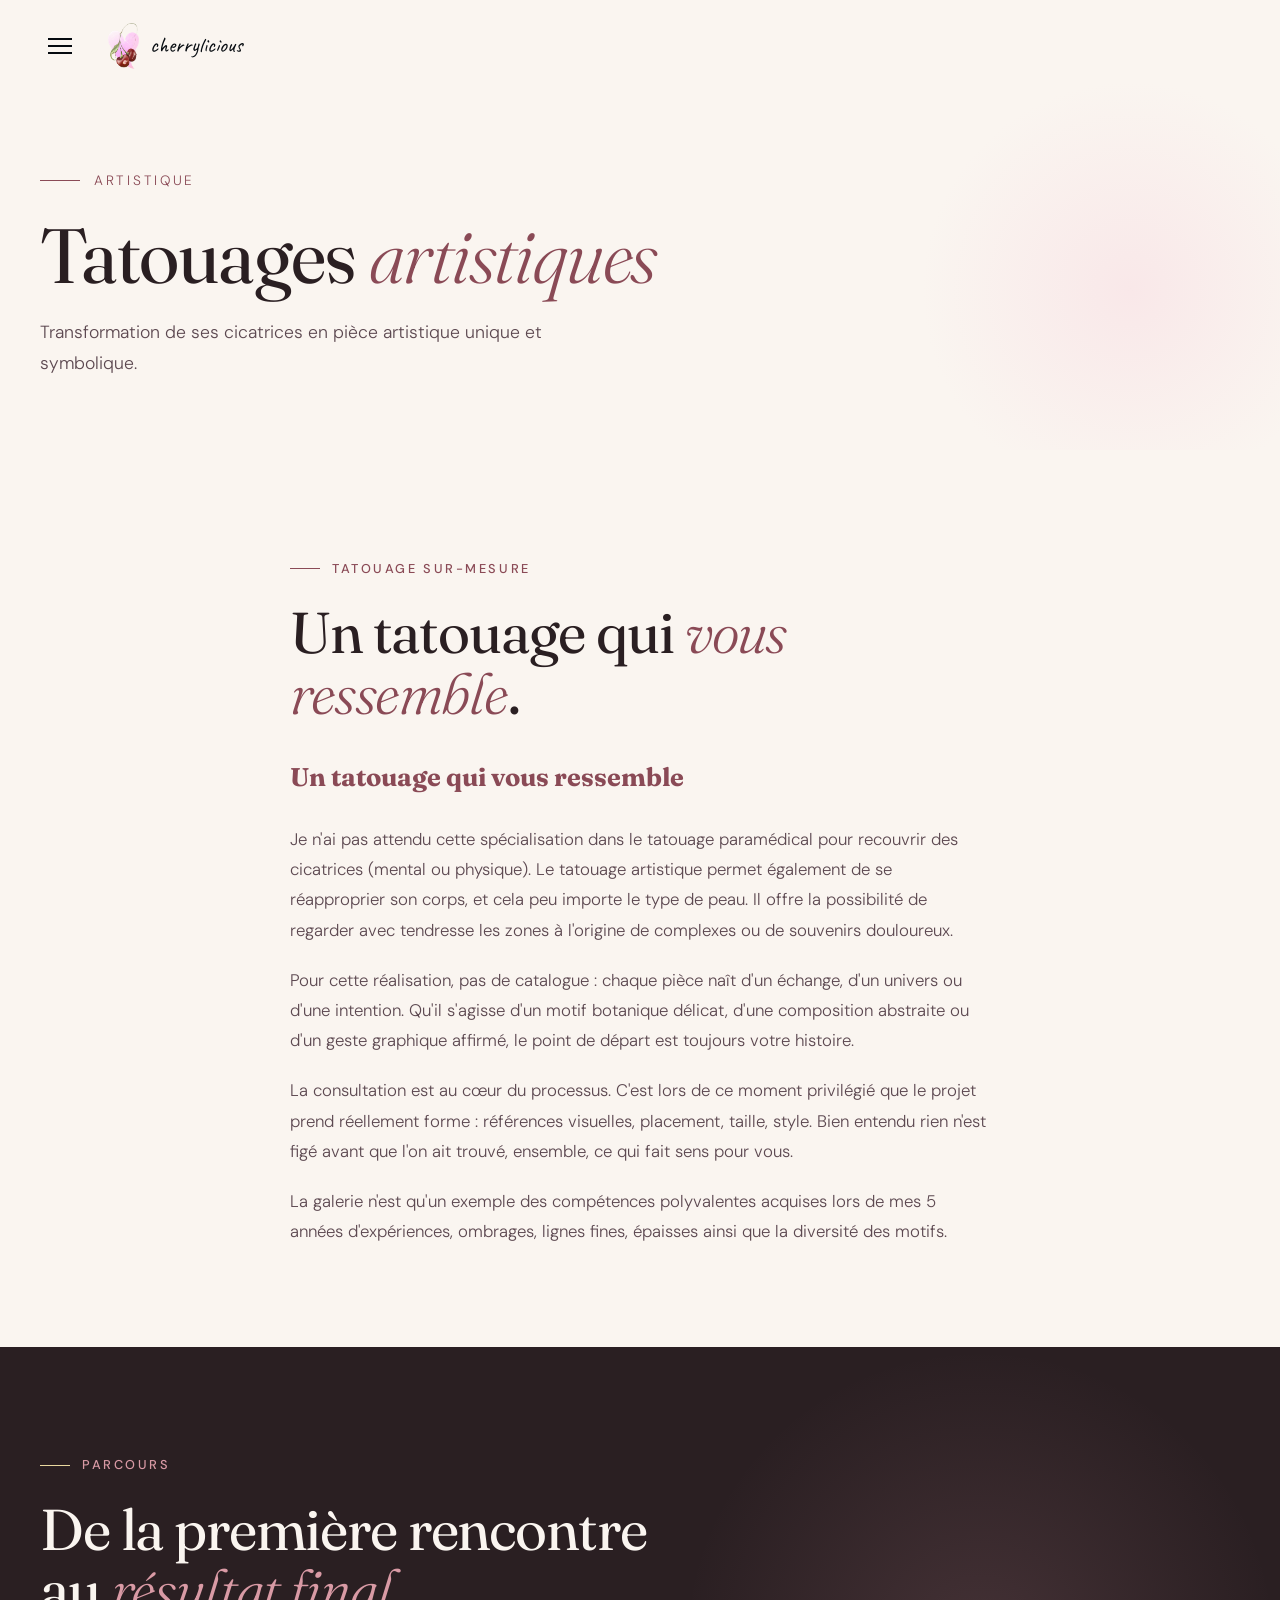
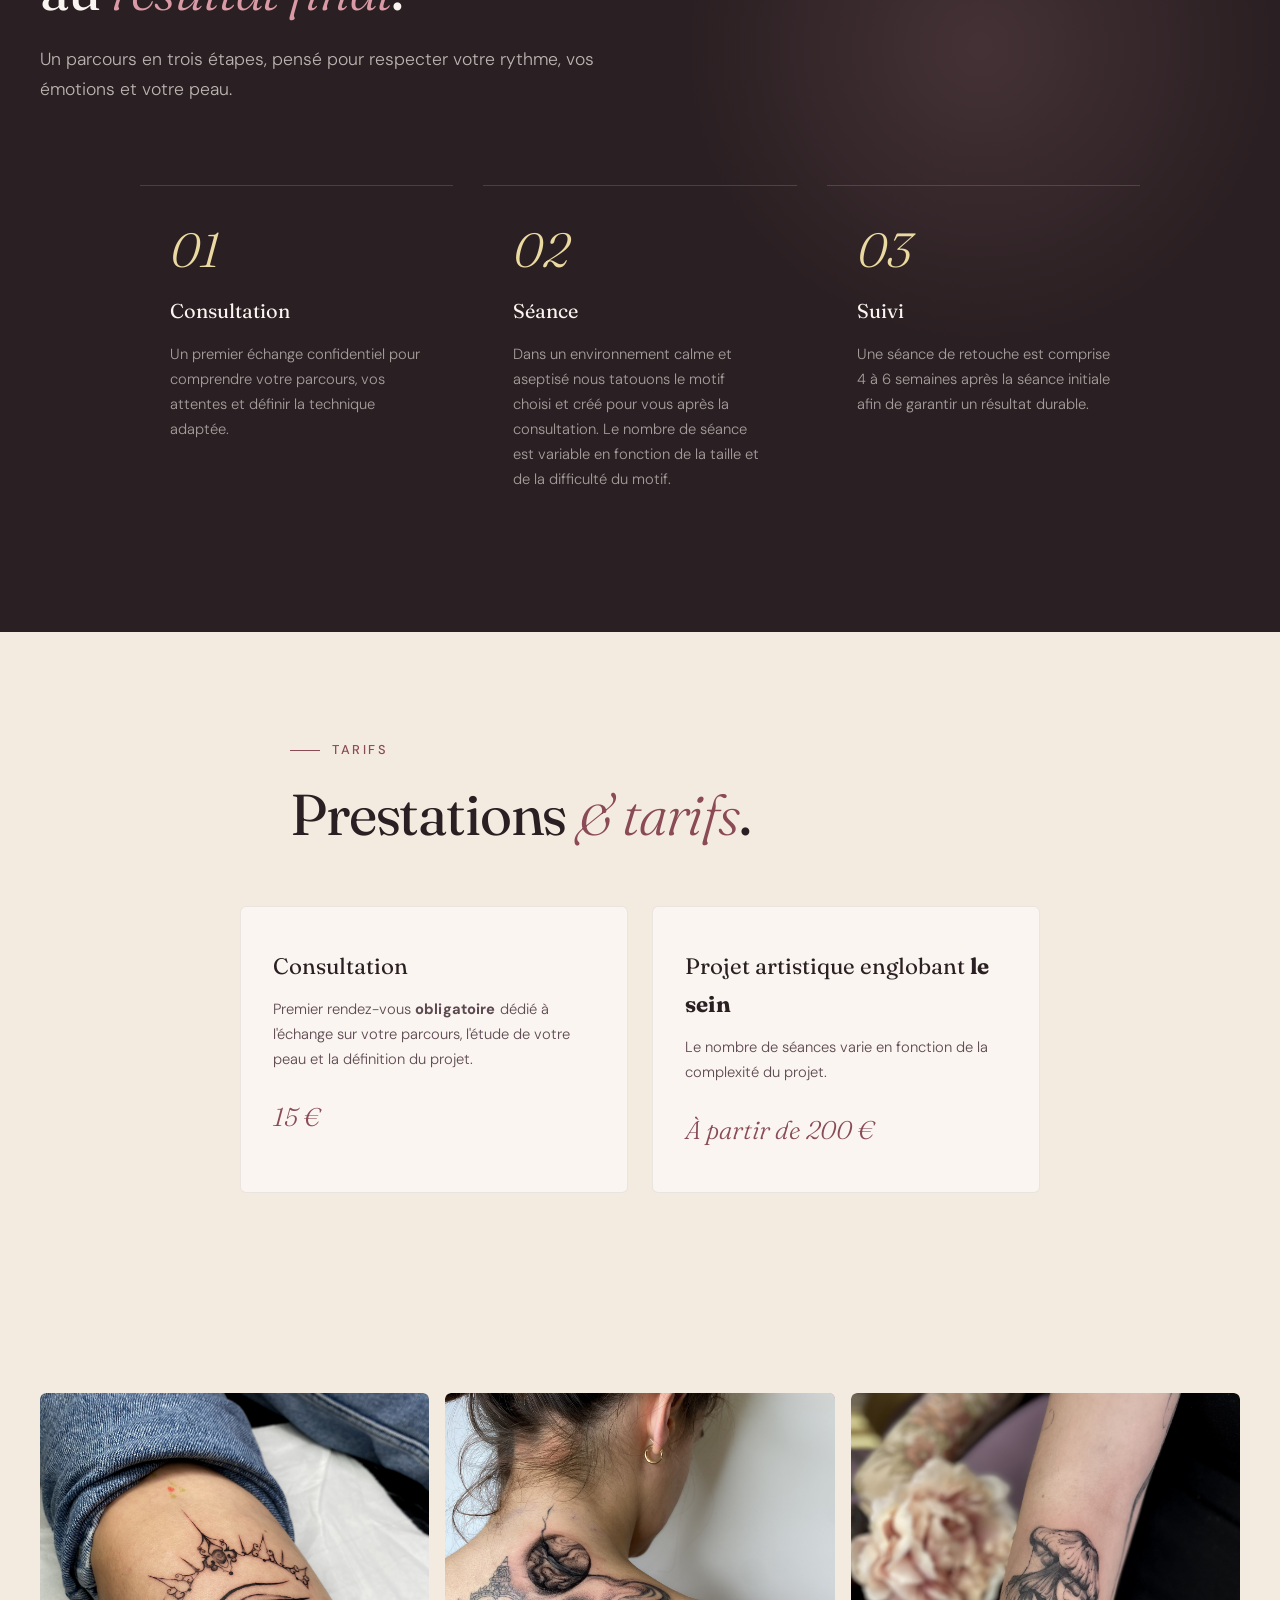
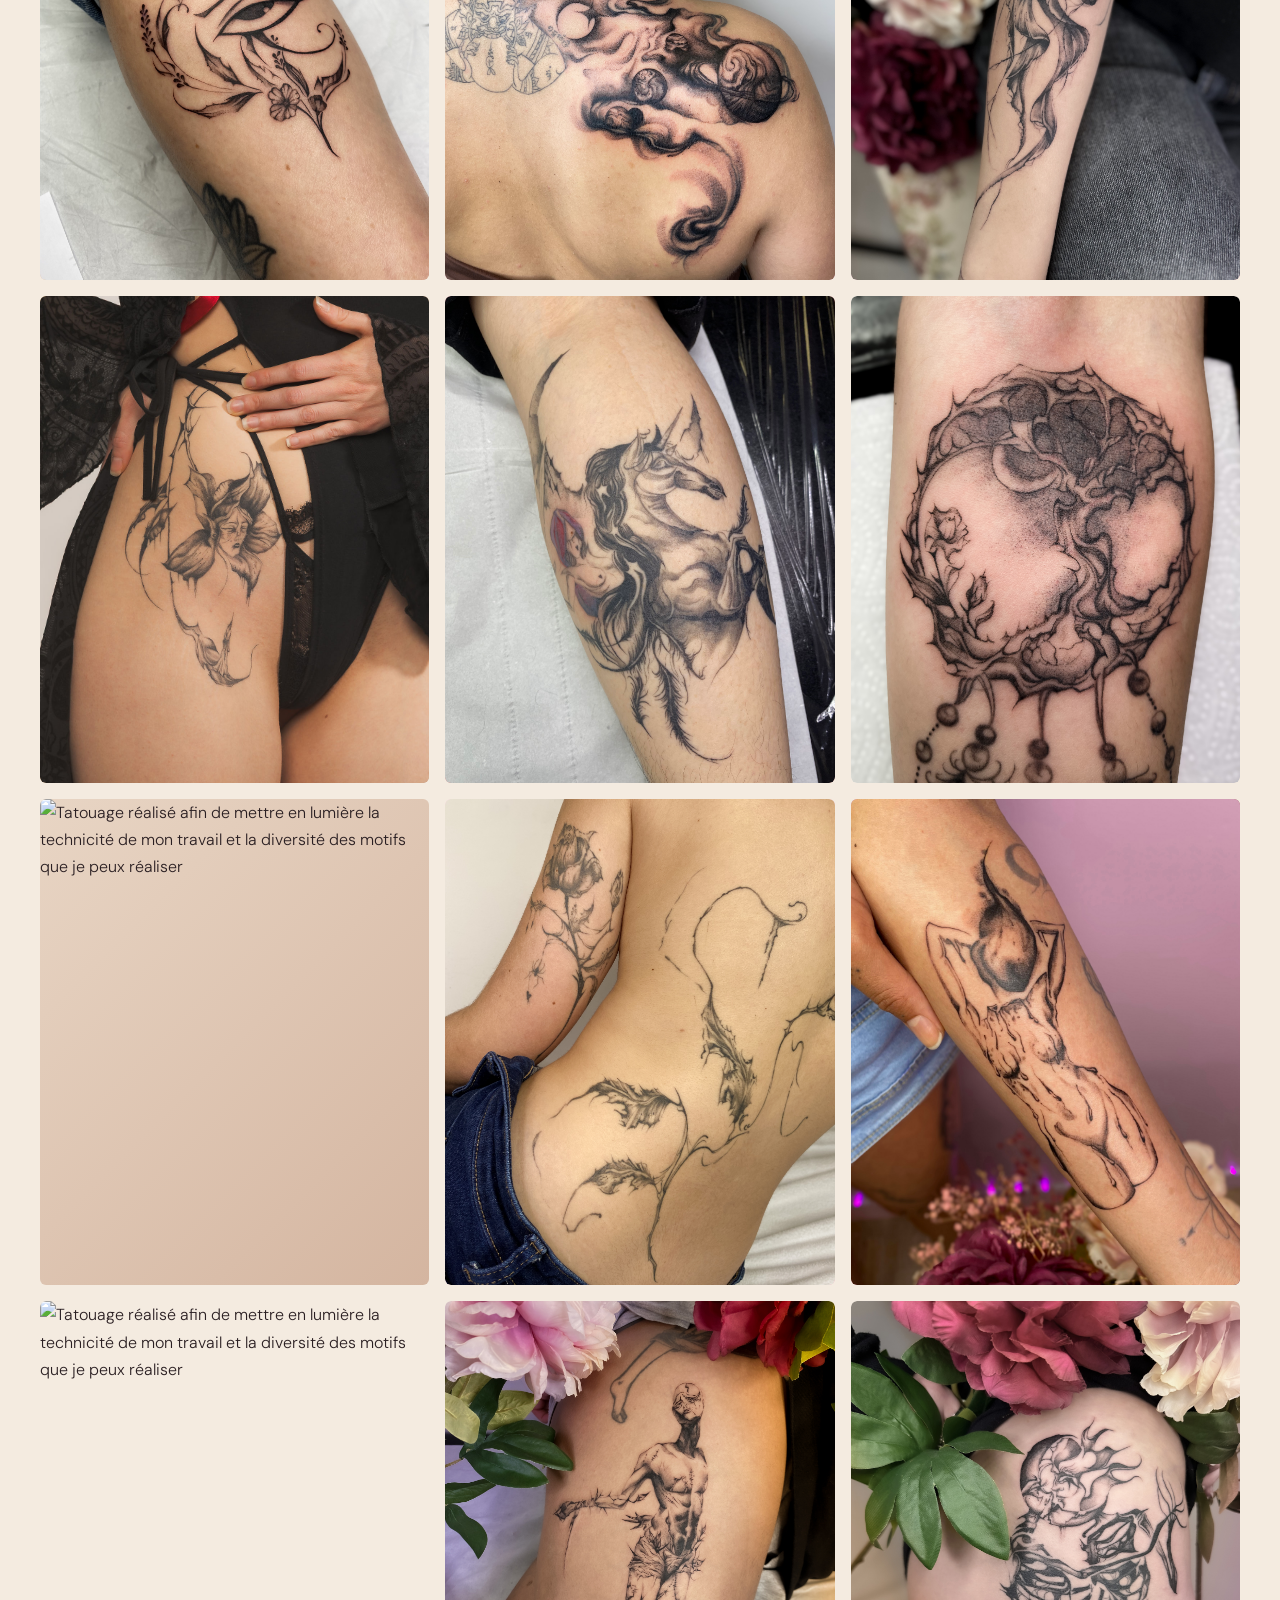
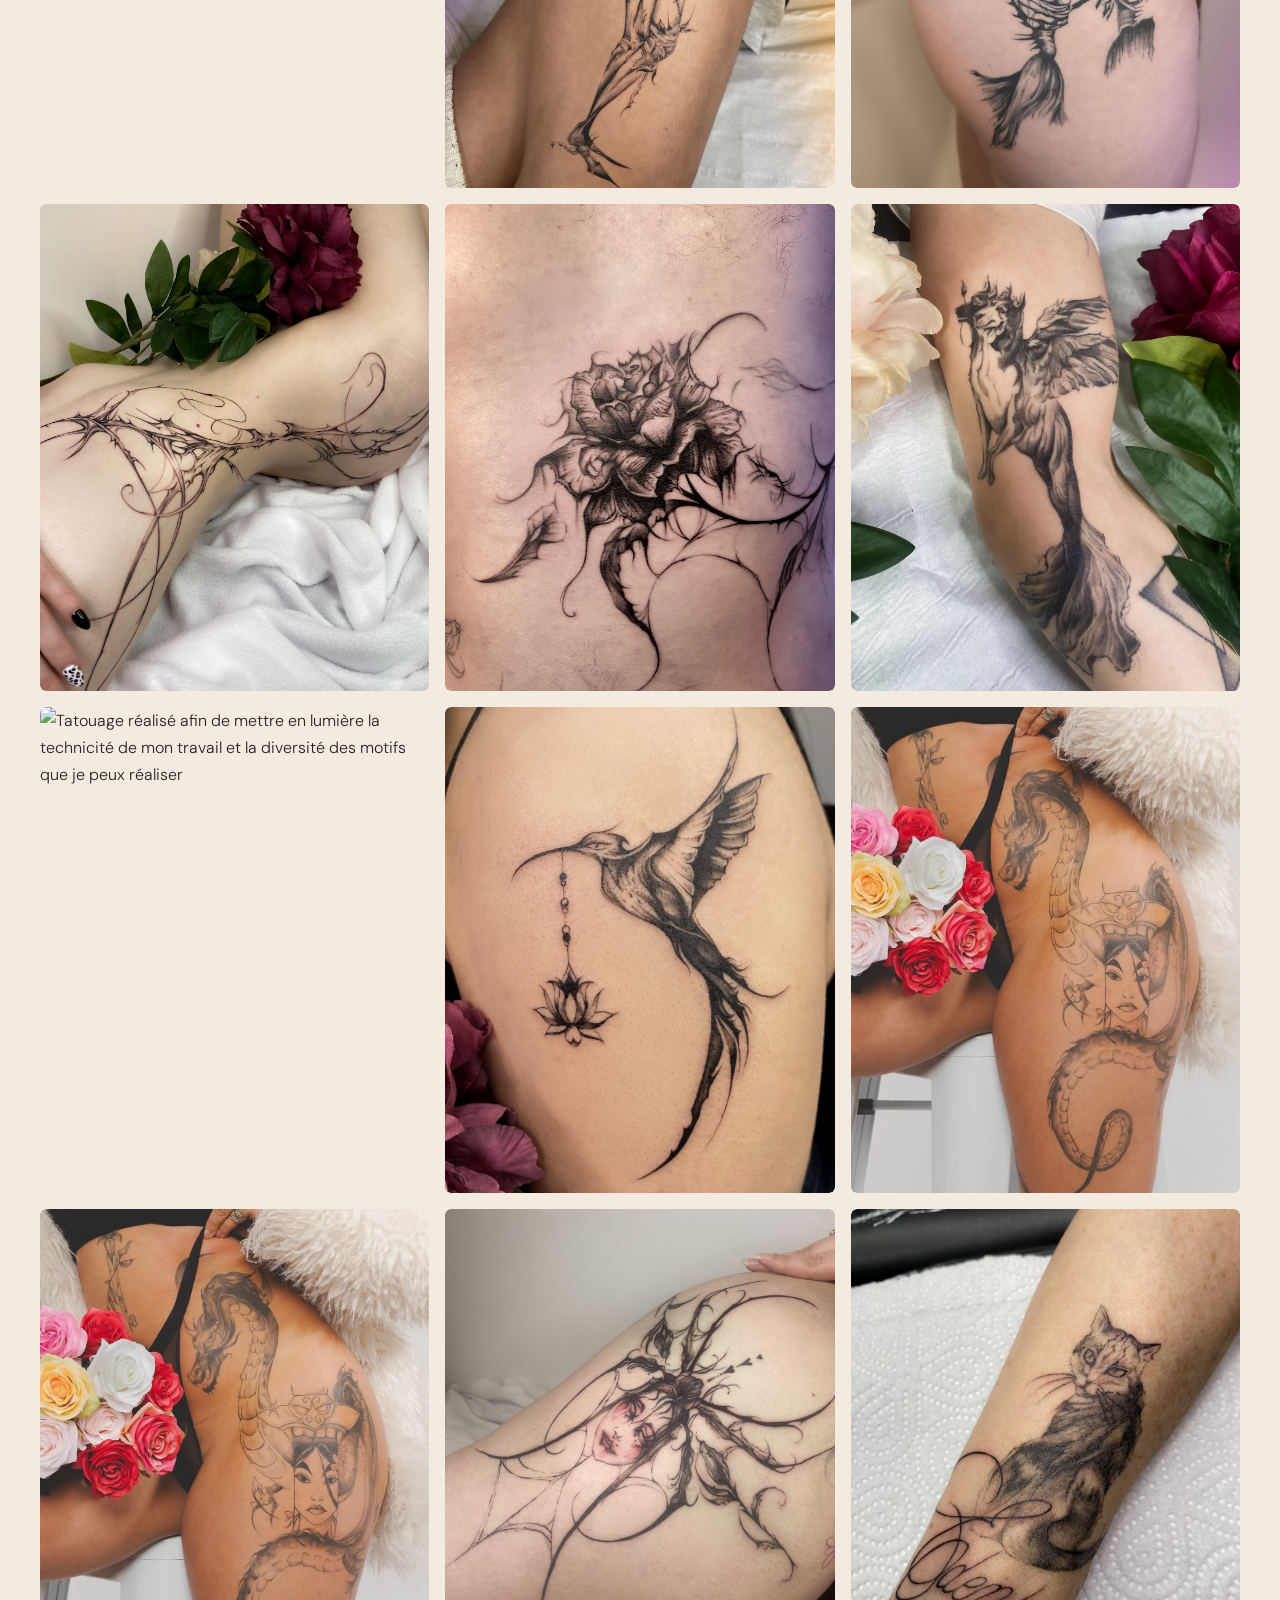
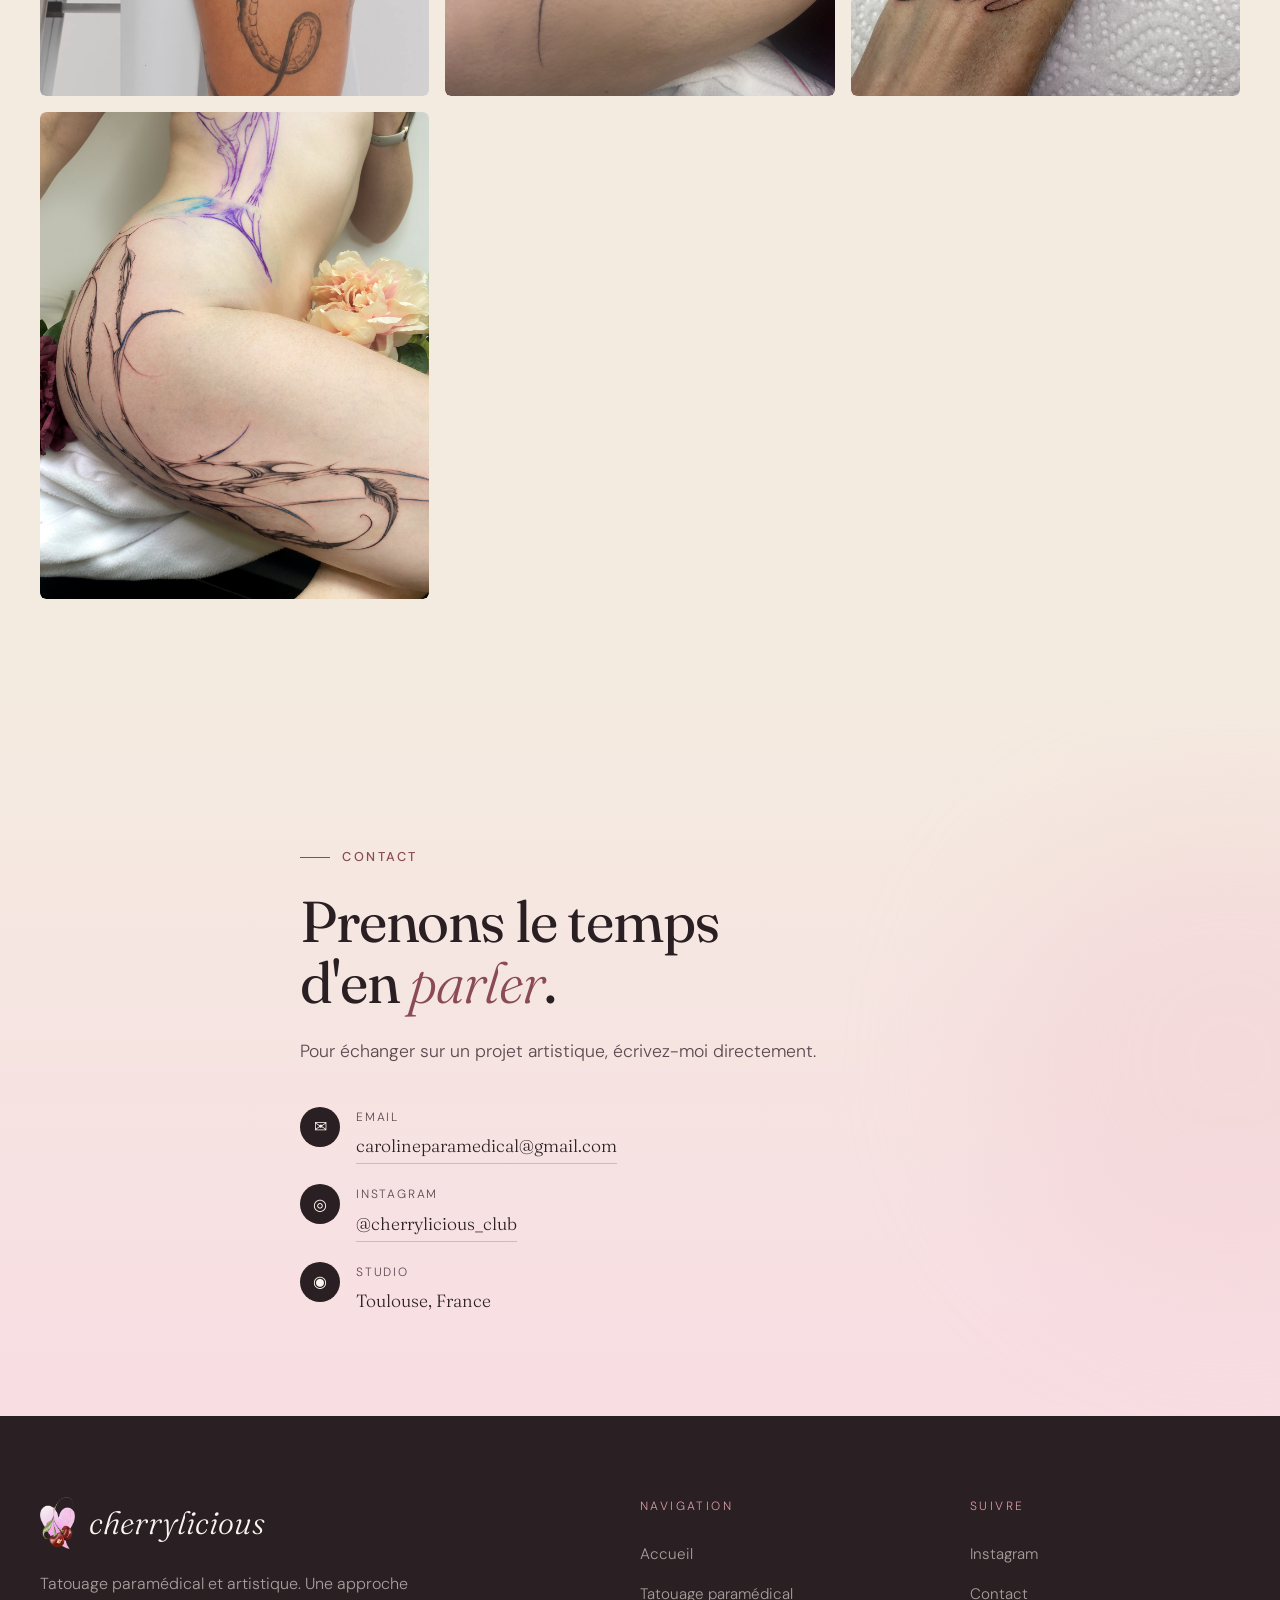
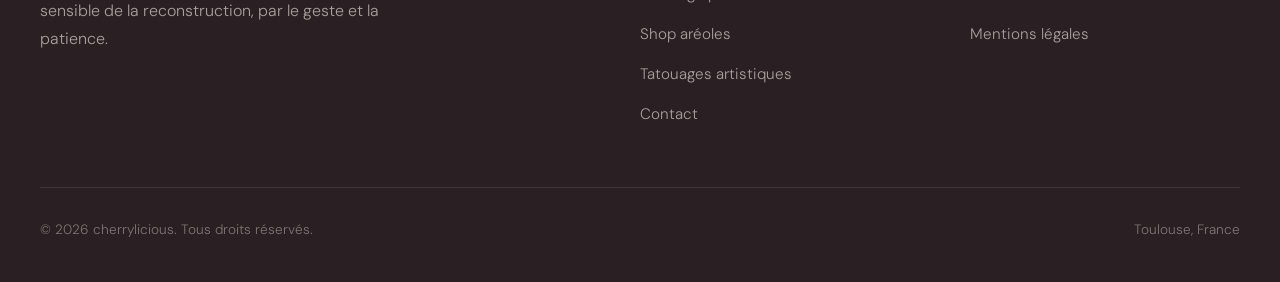
==== commit b94a0033: "Logo cherrylicious dans la nav et le footer Image sortie du header (mix-blend-mode:difference y inve" ====
--- a/artistique.html
+++ b/artistique.html
@@ -46,7 +46,9 @@
 ::-webkit-scrollbar-thumb{background:var(--rose-dust);border-radius:4px}
 
 .site-header{position:fixed;top:0;left:0;right:0;z-index:100;display:flex;justify-content:flex-start;gap:24px;align-items:center;padding:24px 40px;mix-blend-mode:difference}
-.site-logo{font-family:'Caveat',cursive;font-size:22px;color:#fff;text-decoration:none}
+.site-logo{font-family:'Caveat',cursive;font-size:22px;color:#fff;text-decoration:none;margin-left:42px}
+.site-logo-img-link{position:fixed;top:23px;left:108px;z-index:101}
+.site-logo-img{display:block;height:46px;width:auto}
 .burger{background:none;border:none;cursor:pointer;display:flex;flex-direction:column;gap:5px;padding:8px;width:44px;height:44px;justify-content:center}
 .burger span{display:block;width:24px;height:2px;background:#fff;transition:transform 0.3s,opacity 0.3s}
 .burger.open span:nth-child(2){opacity:0}
@@ -229,7 +231,9 @@
 .footer-brand{
   font-family:'Fraunces',serif;font-style:italic;
   font-size:2rem;margin-bottom:20px;
-}
+  display:flex;align-items:center;gap:14px;
+}
+.footer-brand-img{height:52px;width:auto}
 .footer-tagline{
   color:rgba(250,245,240,0.6);max-width:400px;line-height:1.7;
 }
@@ -326,6 +330,7 @@
   </button>
   <a href="index.html" class="site-logo">cherrylicious</a>
 </header>
+<a href="index.html" class="site-logo-img-link" aria-hidden="true" tabindex="-1"><img src="images/logo-cherrylicious.png" alt="" class="site-logo-img"></a>
 
 <div class="menu-overlay" role="dialog" aria-modal="true" aria-hidden="true">
   <nav class="menu-nav">
@@ -487,7 +492,7 @@
 <footer>
   <div class="footer-grid">
     <div>
-      <p class="footer-brand">cherrylicious</p>
+      <p class="footer-brand"><img src="images/logo-cherrylicious.png" alt="" class="footer-brand-img">cherrylicious</p>
       <p class="footer-tagline">
         Tatouage paramédical et artistique. Une approche sensible de la reconstruction, par le geste et la patience.
       </p>
